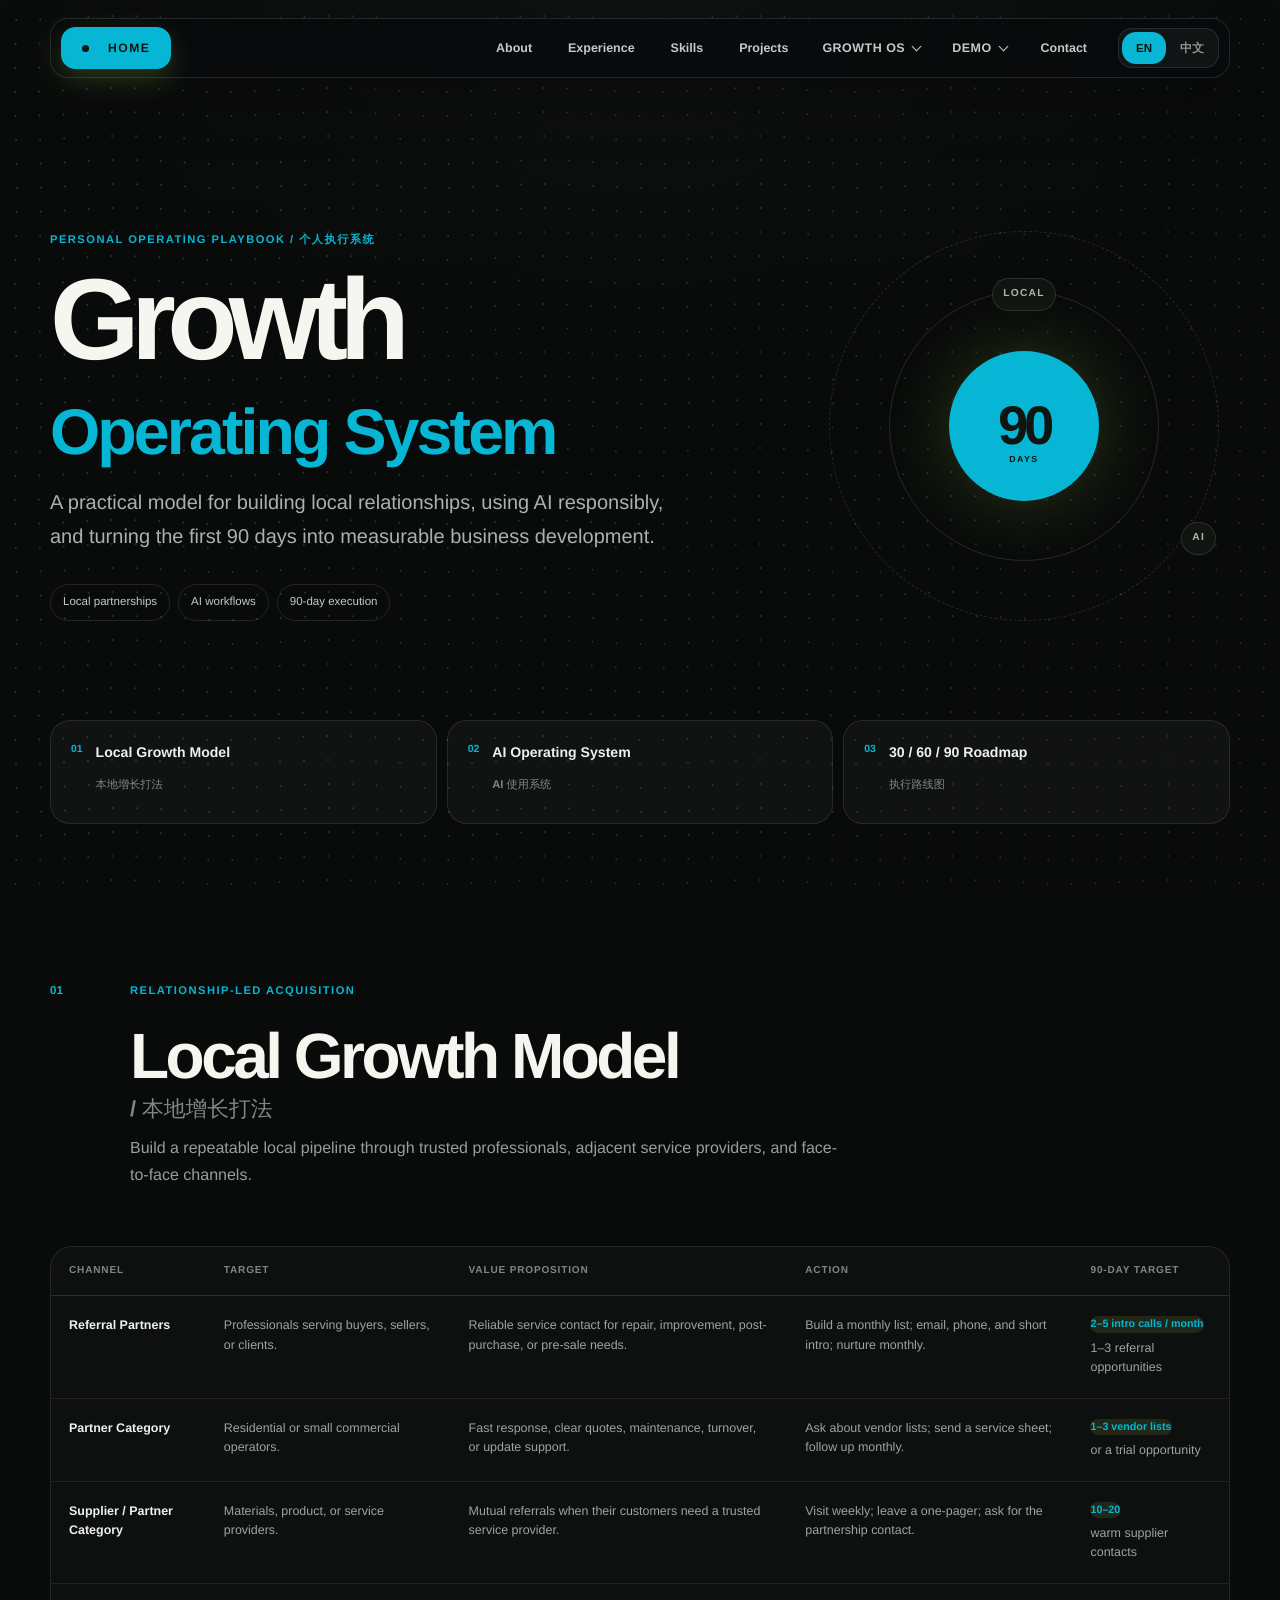
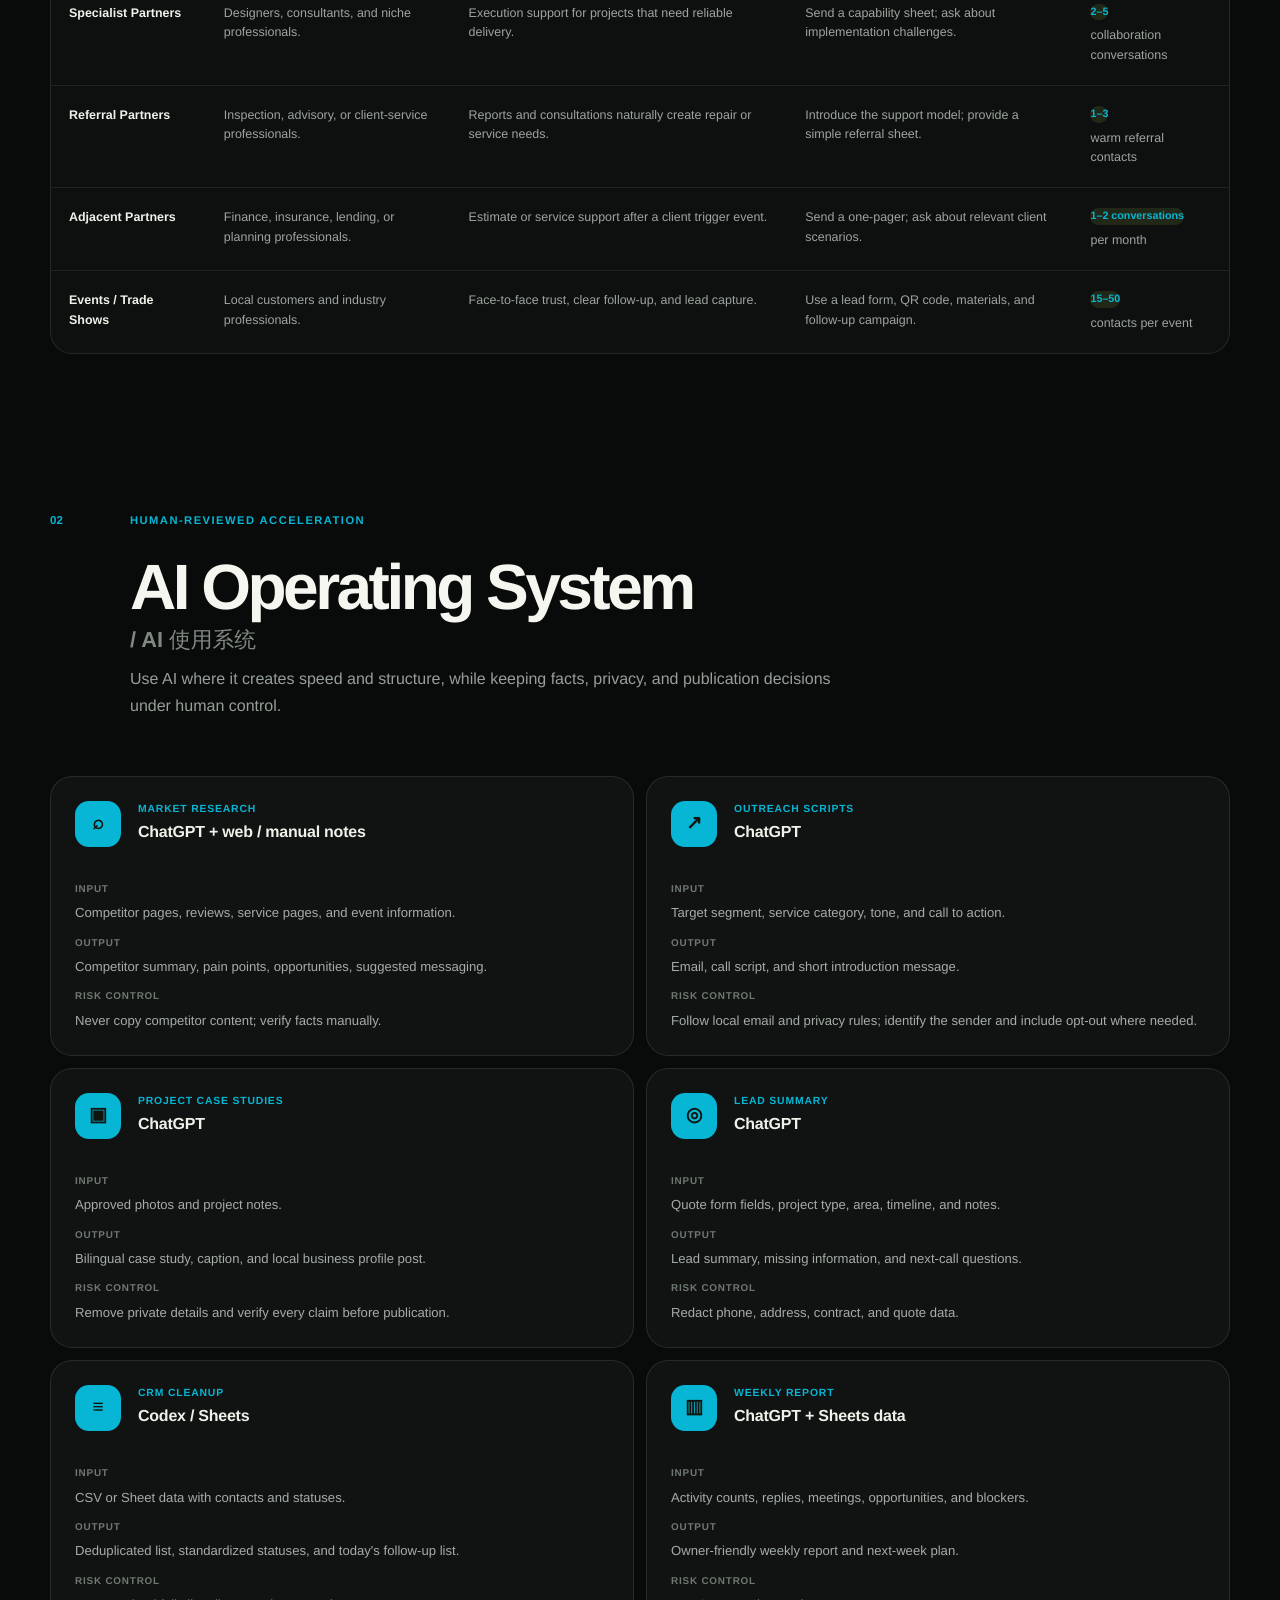
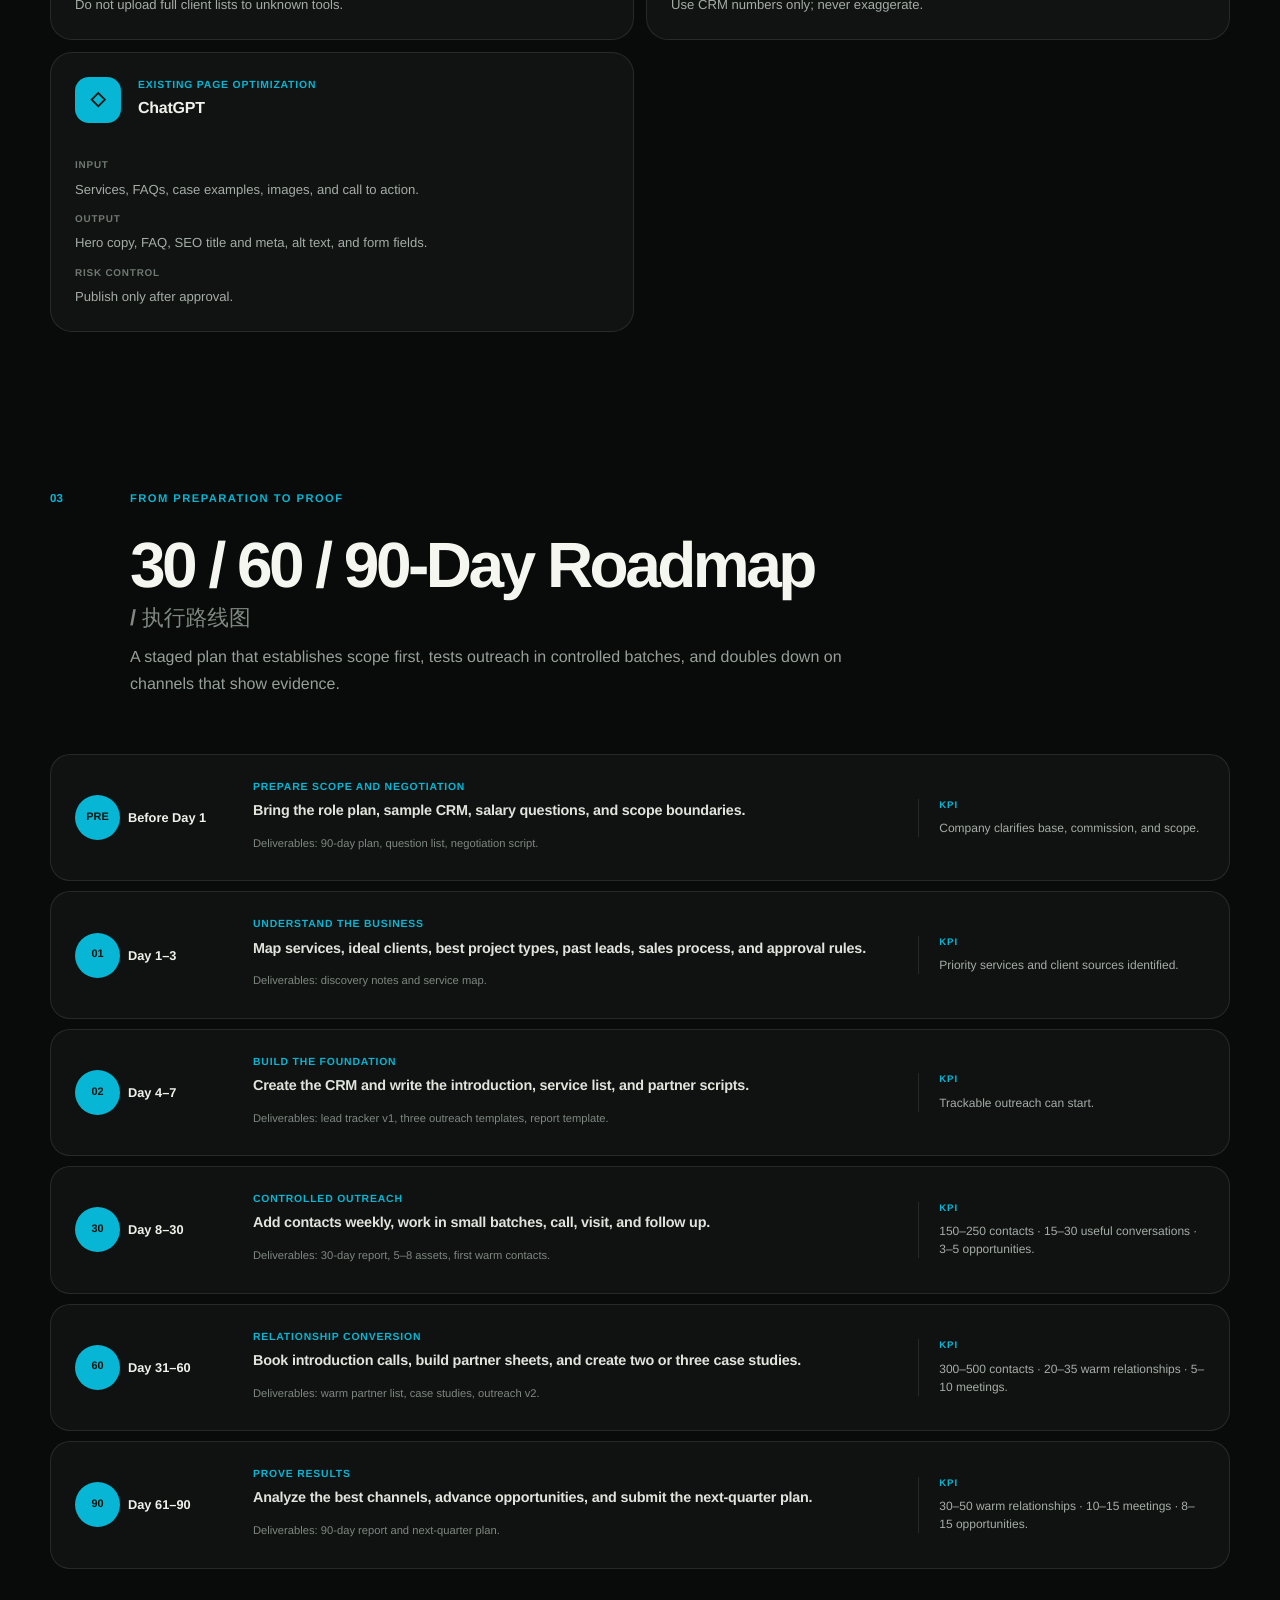
==== growth-playbook.html @ e9b1d528 "2026.07.03-01 文件变更：[growth-playbook.html](D:/11Codex-Test/portfolio-yury/growth-playbook.html)、[inde" ====
<!DOCTYPE html>
<html lang="en">
<head>
  <meta charset="UTF-8">
  <meta name="viewport" content="width=device-width, initial-scale=1.0">
  <title>Growth Operating System | Yury Li</title>
  <meta name="description" content="Yury Li's practical local growth model, AI operating system, and 30/60/90-day execution roadmap.">
  <meta property="og:title" content="Growth Operating System | Yury Li">
  <meta property="og:description" content="A practical playbook for local partnerships, AI-assisted operations, and measurable 90-day execution.">
  <meta property="og:type" content="article">
  <link rel="stylesheet" href="styles.css">
</head>
<body class="growth-page">
  <canvas id="signalCanvas" aria-hidden="true"></canvas>
  <header class="site-header">
    <a class="brand" href="index.html#home" aria-label="Go to portfolio home">Home</a>
    <nav class="nav-links" aria-label="Growth playbook navigation">
      <a href="index.html#about">About</a>
      <a href="index.html#experience">Experience</a>
      <a href="index.html#skills">Skills</a>
      <a href="index.html#projects">Projects</a>
      <details class="nav-demo nav-growth">
        <summary>GROWTH OS</summary>
        <div class="nav-demo-menu growth-nav-menu">
          <a href="#local-growth"><span class="growth-nav-icon" aria-hidden="true">↗</span><span><strong>Local Growth Model</strong><small>Partnership channels and 90-day targets</small></span></a>
          <a href="#ai-system"><span class="growth-nav-icon" aria-hidden="true">✦</span><span><strong>AI Operating System</strong><small>Practical tools, outputs, and controls</small></span></a>
          <a href="#roadmap"><span class="growth-nav-icon" aria-hidden="true">90</span><span><strong>30 / 60 / 90 Roadmap</strong><small>Execution phases, deliverables, and KPIs</small></span></a>
        </div>
      </details>
      <details class="nav-demo">
        <summary>DEMO</summary>
        <div class="nav-demo-menu">
          <a href="projects/product-showcase-demo.html">Sectional Sofa — Product Presentation</a>
          <a href="projects/agent-prompt-demo.html">Agent Prompt System</a>
          <a href="projects/visual-reverse-engineering-demo.html">Visual Reverse Engineering</a>
        </div>
      </details>
      <a href="index.html#contact">Contact</a>
    </nav>
  </header>

  <main class="growth-main" data-no-i18n>
    <section class="growth-hero">
      <div class="growth-hero-copy">
        <p class="eyebrow">Personal Operating Playbook / 个人执行系统</p>
        <h1>Growth<br><span>Operating System</span></h1>
        <p>A practical model for building local relationships, using AI responsibly, and turning the first 90 days into measurable business development.</p>
        <div class="growth-hero-tags" aria-label="Playbook topics">
          <span>Local partnerships</span><span>AI workflows</span><span>90-day execution</span>
        </div>
      </div>
      <div class="growth-hero-visual" aria-hidden="true">
        <div class="growth-orbit growth-orbit-one"><span>LOCAL</span></div>
        <div class="growth-orbit growth-orbit-two"><span>AI</span></div>
        <div class="growth-core">90<small>DAYS</small></div>
      </div>
    </section>

    <nav class="growth-index" aria-label="On this page">
      <a href="#local-growth"><span>01</span>Local Growth Model<small>本地增长打法</small></a>
      <a href="#ai-system"><span>02</span>AI Operating System<small>AI 使用系统</small></a>
      <a href="#roadmap"><span>03</span>30 / 60 / 90 Roadmap<small>执行路线图</small></a>
    </nav>

    <section class="growth-section" id="local-growth">
      <div class="growth-section-heading">
        <span class="growth-section-number">01</span>
        <div><p class="eyebrow">Relationship-led acquisition</p><h2>Local Growth Model <small>/ 本地增长打法</small></h2><p>Build a repeatable local pipeline through trusted professionals, adjacent service providers, and face-to-face channels.</p></div>
      </div>
      <div class="growth-table-wrap">
        <table class="growth-table">
          <thead><tr><th>Channel</th><th>Target</th><th>Value proposition</th><th>Action</th><th>90-day target</th></tr></thead>
          <tbody>
            <tr><td><strong>Referral Partners</strong></td><td>Professionals serving buyers, sellers, or clients.</td><td>Reliable service contact for repair, improvement, post-purchase, or pre-sale needs.</td><td>Build a monthly list; email, phone, and short intro; nurture monthly.</td><td><span class="metric-pill">2–5 intro calls / month</span>1–3 referral opportunities</td></tr>
            <tr><td><strong>Partner Category</strong></td><td>Residential or small commercial operators.</td><td>Fast response, clear quotes, maintenance, turnover, or update support.</td><td>Ask about vendor lists; send a service sheet; follow up monthly.</td><td><span class="metric-pill">1–3 vendor lists</span>or a trial opportunity</td></tr>
            <tr><td><strong>Supplier / Partner Category</strong></td><td>Materials, product, or service providers.</td><td>Mutual referrals when their customers need a trusted service provider.</td><td>Visit weekly; leave a one-pager; ask for the partnership contact.</td><td><span class="metric-pill">10–20</span>warm supplier contacts</td></tr>
            <tr><td><strong>Specialist Partners</strong></td><td>Designers, consultants, and niche professionals.</td><td>Execution support for projects that need reliable delivery.</td><td>Send a capability sheet; ask about implementation challenges.</td><td><span class="metric-pill">2–5</span>collaboration conversations</td></tr>
            <tr><td><strong>Referral Partners</strong></td><td>Inspection, advisory, or client-service professionals.</td><td>Reports and consultations naturally create repair or service needs.</td><td>Introduce the support model; provide a simple referral sheet.</td><td><span class="metric-pill">1–3</span>warm referral contacts</td></tr>
            <tr><td><strong>Adjacent Partners</strong></td><td>Finance, insurance, lending, or planning professionals.</td><td>Estimate or service support after a client trigger event.</td><td>Send a one-pager; ask about relevant client scenarios.</td><td><span class="metric-pill">1–2 conversations</span>per month</td></tr>
            <tr><td><strong>Events / Trade Shows</strong></td><td>Local customers and industry professionals.</td><td>Face-to-face trust, clear follow-up, and lead capture.</td><td>Use a lead form, QR code, materials, and follow-up campaign.</td><td><span class="metric-pill">15–50</span>contacts per event</td></tr>
          </tbody>
        </table>
      </div>
    </section>

    <section class="growth-section" id="ai-system">
      <div class="growth-section-heading">
        <span class="growth-section-number">02</span>
        <div><p class="eyebrow">Human-reviewed acceleration</p><h2>AI Operating System <small>/ AI 使用系统</small></h2><p>Use AI where it creates speed and structure, while keeping facts, privacy, and publication decisions under human control.</p></div>
      </div>
      <div class="growth-card-grid ai-card-grid">
        <article class="growth-use-card"><span class="use-icon">⌕</span><div><p>Market research</p><h3>ChatGPT + web / manual notes</h3></div><dl><dt>Input</dt><dd>Competitor pages, reviews, service pages, and event information.</dd><dt>Output</dt><dd>Competitor summary, pain points, opportunities, suggested messaging.</dd><dt>Risk control</dt><dd>Never copy competitor content; verify facts manually.</dd></dl></article>
        <article class="growth-use-card"><span class="use-icon">↗</span><div><p>Outreach scripts</p><h3>ChatGPT</h3></div><dl><dt>Input</dt><dd>Target segment, service category, tone, and call to action.</dd><dt>Output</dt><dd>Email, call script, and short introduction message.</dd><dt>Risk control</dt><dd>Follow local email and privacy rules; identify the sender and include opt-out where needed.</dd></dl></article>
        <article class="growth-use-card"><span class="use-icon">▣</span><div><p>Project case studies</p><h3>ChatGPT</h3></div><dl><dt>Input</dt><dd>Approved photos and project notes.</dd><dt>Output</dt><dd>Bilingual case study, caption, and local business profile post.</dd><dt>Risk control</dt><dd>Remove private details and verify every claim before publication.</dd></dl></article>
        <article class="growth-use-card"><span class="use-icon">◎</span><div><p>Lead summary</p><h3>ChatGPT</h3></div><dl><dt>Input</dt><dd>Quote form fields, project type, area, timeline, and notes.</dd><dt>Output</dt><dd>Lead summary, missing information, and next-call questions.</dd><dt>Risk control</dt><dd>Redact phone, address, contract, and quote data.</dd></dl></article>
        <article class="growth-use-card"><span class="use-icon">≡</span><div><p>CRM cleanup</p><h3>Codex / Sheets</h3></div><dl><dt>Input</dt><dd>CSV or Sheet data with contacts and statuses.</dd><dt>Output</dt><dd>Deduplicated list, standardized statuses, and today's follow-up list.</dd><dt>Risk control</dt><dd>Do not upload full client lists to unknown tools.</dd></dl></article>
        <article class="growth-use-card"><span class="use-icon">▥</span><div><p>Weekly report</p><h3>ChatGPT + Sheets data</h3></div><dl><dt>Input</dt><dd>Activity counts, replies, meetings, opportunities, and blockers.</dd><dt>Output</dt><dd>Owner-friendly weekly report and next-week plan.</dd><dt>Risk control</dt><dd>Use CRM numbers only; never exaggerate.</dd></dl></article>
        <article class="growth-use-card"><span class="use-icon">◇</span><div><p>Existing page optimization</p><h3>ChatGPT</h3></div><dl><dt>Input</dt><dd>Services, FAQs, case examples, images, and call to action.</dd><dt>Output</dt><dd>Hero copy, FAQ, SEO title and meta, alt text, and form fields.</dd><dt>Risk control</dt><dd>Publish only after approval.</dd></dl></article>
      </div>
    </section>

    <section class="growth-section" id="roadmap">
      <div class="growth-section-heading">
        <span class="growth-section-number">03</span>
        <div><p class="eyebrow">From preparation to proof</p><h2>30 / 60 / 90-Day Roadmap <small>/ 执行路线图</small></h2><p>A staged plan that establishes scope first, tests outreach in controlled batches, and doubles down on channels that show evidence.</p></div>
      </div>
      <div class="roadmap-list">
        <article class="roadmap-step"><div class="roadmap-time"><span>PRE</span><strong>Before Day 1</strong></div><div><p>Prepare scope and negotiation</p><h3>Bring the role plan, sample CRM, salary questions, and scope boundaries.</h3><small>Deliverables: 90-day plan, question list, negotiation script.</small></div><div class="roadmap-kpi"><span>KPI</span>Company clarifies base, commission, and scope.</div></article>
        <article class="roadmap-step"><div class="roadmap-time"><span>01</span><strong>Day 1–3</strong></div><div><p>Understand the business</p><h3>Map services, ideal clients, best project types, past leads, sales process, and approval rules.</h3><small>Deliverables: discovery notes and service map.</small></div><div class="roadmap-kpi"><span>KPI</span>Priority services and client sources identified.</div></article>
        <article class="roadmap-step"><div class="roadmap-time"><span>02</span><strong>Day 4–7</strong></div><div><p>Build the foundation</p><h3>Create the CRM and write the introduction, service list, and partner scripts.</h3><small>Deliverables: lead tracker v1, three outreach templates, report template.</small></div><div class="roadmap-kpi"><span>KPI</span>Trackable outreach can start.</div></article>
        <article class="roadmap-step"><div class="roadmap-time"><span>30</span><strong>Day 8–30</strong></div><div><p>Controlled outreach</p><h3>Add contacts weekly, work in small batches, call, visit, and follow up.</h3><small>Deliverables: 30-day report, 5–8 assets, first warm contacts.</small></div><div class="roadmap-kpi"><span>KPI</span>150–250 contacts · 15–30 useful conversations · 3–5 opportunities.</div></article>
        <article class="roadmap-step"><div class="roadmap-time"><span>60</span><strong>Day 31–60</strong></div><div><p>Relationship conversion</p><h3>Book introduction calls, build partner sheets, and create two or three case studies.</h3><small>Deliverables: warm partner list, case studies, outreach v2.</small></div><div class="roadmap-kpi"><span>KPI</span>300–500 contacts · 20–35 warm relationships · 5–10 meetings.</div></article>
        <article class="roadmap-step"><div class="roadmap-time"><span>90</span><strong>Day 61–90</strong></div><div><p>Prove results</p><h3>Analyze the best channels, advance opportunities, and submit the next-quarter plan.</h3><small>Deliverables: 90-day report and next-quarter plan.</small></div><div class="roadmap-kpi"><span>KPI</span>30–50 warm relationships · 10–15 meetings · 8–15 opportunities.</div></article>
      </div>
    </section>
  </main>

  <button class="back-to-top" type="button" aria-label="Back to top"><span class="back-to-top-icon" aria-hidden="true"></span><span>Top</span></button>
  <script src="script.js"></script>
</body>
</html>
---- styles.css ----
:root {
  color-scheme: dark;
  --bg: #02050c;
  --bg-soft: #06111f;
  --text: #f8fbff;
  --muted: #adbad0;
  --line: rgba(188, 221, 255, 0.16);
  --glass: rgba(8, 18, 34, 0.66);
  --glass-strong: rgba(11, 25, 47, 0.86);
  --cyan: #a9ddff;
  --green: #5a92ff;
  --rose: #b6d7ff;
  --amber: #eef8ff;
  --blue-core: #426fff;
  --blue-soft: #91c9ff;
  --blue-ice: #f1f8ff;
  --blue-violet: #6a76ff;
  --shadow: 0 28px 90px rgba(0, 0, 0, 0.42);
  --font-sans: Inter, "Segoe UI", Roboto, -apple-system, BlinkMacSystemFont, "Helvetica Neue", Arial, sans-serif;
  --h1-home: 4.6rem;
  --h1-detail: 3.25rem;
  --h2-size: 2.15rem;
  --h3-size: 1.08rem;
  --body-size: 0.98rem;
}

* {
  box-sizing: border-box;
}

html {
  scroll-behavior: smooth;
}

body {
  min-height: 100vh;
  margin: 0;
  overflow-x: hidden;
  background:
    radial-gradient(ellipse at 50% -18%, rgba(190, 222, 255, 0.2), transparent 42rem),
    radial-gradient(ellipse at 18% 12%, rgba(66, 111, 255, 0.14), transparent 34rem),
    radial-gradient(ellipse at 88% 18%, rgba(169, 221, 255, 0.12), transparent 32rem),
    linear-gradient(145deg, #01040a 0%, #061121 48%, #020912 100%);
  color: var(--text);
  font-family: var(--font-sans);
  font-size: var(--body-size);
  font-weight: 400;
  line-height: 1.6;
  -webkit-font-smoothing: antialiased;
  text-rendering: geometricPrecision;
  letter-spacing: 0;
}

body::before,
body::after {
  content: "";
  position: fixed;
  inset: 0;
  z-index: -2;
  pointer-events: none;
}

body::before {
  background:
    conic-gradient(from 214deg at 17% 4%, transparent 0 25%, rgba(91, 137, 255, 0.14) 35%, transparent 49% 100%),
    conic-gradient(from 28deg at 87% 10%, transparent 0 19%, rgba(169, 221, 255, 0.12) 32%, transparent 47% 100%),
    linear-gradient(116deg, transparent 0 30%, rgba(214, 236, 255, 0.055) 41%, transparent 55%),
    linear-gradient(70deg, transparent 0 43%, rgba(106, 118, 255, 0.052) 56%, transparent 69%);
  filter: blur(6px) saturate(1.04);
  opacity: 0.82;
  transform: scale(1.03);
  animation: ambientBlueShift 18s ease-in-out infinite alternate;
}

body::after {
  background:
    linear-gradient(90deg, rgba(241, 248, 255, 0.035), transparent 18% 82%, rgba(145, 201, 255, 0.032)),
    linear-gradient(180deg, rgba(255, 255, 255, 0.03), transparent 26% 72%, rgba(169, 221, 255, 0.028));
  mask-image: linear-gradient(to bottom, rgba(0, 0, 0, 0.9), rgba(0, 0, 0, 0.2));
  opacity: 0.82;
}

@keyframes ambientBlueShift {
  from {
    transform: scale(1.03) translate3d(-1.2%, -0.4%, 0);
  }

  to {
    transform: scale(1.08) translate3d(1.4%, 1%, 0);
  }
}

body.no-scroll {
  overflow: hidden;
}

a {
  color: inherit;
  text-decoration: none;
}

h1,
h2,
h3,
p,
a,
span,
li,
strong,
button,
figcaption {
  word-break: normal;
  overflow-wrap: normal;
  hyphens: none;
}

#signalCanvas {
  position: fixed;
  inset: 0;
  z-index: 0;
  width: 100%;
  height: 100%;
  opacity: 0.74;
  pointer-events: none;
}

.site-header {
  position: sticky;
  top: 0;
  z-index: 10;
  display: flex;
  align-items: center;
  justify-content: space-between;
  gap: 14px;
  width: min(1120px, calc(100% - 32px));
  margin: 16px auto 0;
  padding: 14px;
  border: 1px solid rgba(188, 221, 255, 0.22);
  border-radius: 8px;
  background:
    linear-gradient(135deg, rgba(255, 255, 255, 0.075), rgba(145, 201, 255, 0.052)),
    rgba(4, 11, 23, 0.84);
  backdrop-filter: blur(24px) saturate(1.15);
  box-shadow: 0 18px 52px rgba(0, 0, 0, 0.38), 0 0 30px rgba(66, 111, 255, 0.1);
  transition: transform 240ms ease, opacity 180ms ease, box-shadow 180ms ease;
}

.brand,
.nav-links,
.language-switcher {
  display: flex;
  align-items: center;
}

.brand {
  gap: 10px;
  font-weight: 750;
  white-space: nowrap;
}

.brand-mark {
  display: inline-flex;
  align-items: center;
  justify-content: center;
  width: 30px;
  height: 30px;
  border-radius: 8px;
  background: linear-gradient(135deg, var(--blue-ice), var(--cyan) 48%, var(--blue-core));
  color: #041016;
  font-size: 0.7rem;
  box-shadow: 0 0 24px rgba(169, 221, 255, 0.34);
}

.brand-mark svg {
  display: block;
  width: 18px;
  height: 18px;
  fill: currentColor;
}

.nav-links {
  flex: 1;
  justify-content: flex-end;
  flex-wrap: wrap;
  gap: 8px;
  min-width: 0;
}

.nav-links a {
  display: inline-flex;
  align-items: center;
  justify-content: center;
  min-height: 40px;
  padding: 0 14px;
  border: 1px solid rgba(188, 221, 255, 0.14);
  border-radius: 8px;
  background: rgba(255, 255, 255, 0.045);
  color: var(--text);
  font-size: 0.84rem;
  font-weight: 750;
  white-space: nowrap;
  box-shadow: inset 0 1px 0 rgba(255, 255, 255, 0.08);
  transition: transform 180ms ease, border-color 180ms ease, background 180ms ease, color 180ms ease, box-shadow 180ms ease;
}

.nav-links a:hover,
.nav-links a.active {
  transform: translateY(-2px);
  border-color: rgba(188, 221, 255, 0.5);
  background: linear-gradient(135deg, rgba(241, 248, 255, 0.94), rgba(169, 221, 255, 0.86) 48%, rgba(66, 111, 255, 0.86));
  color: #041016;
  box-shadow: 0 14px 34px rgba(66, 111, 255, 0.22);
}

.language-switcher {
  flex: 0 0 auto;
  gap: 4px;
  padding: 4px;
  border: 1px solid rgba(255, 255, 255, 0.14);
  border-radius: 8px;
  background: rgba(255, 255, 255, 0.07);
}

.language-switcher button {
  display: inline-flex;
  align-items: center;
  justify-content: center;
  min-height: 32px;
  min-width: 44px;
  padding: 0 10px;
  border: 1px solid transparent;
  border-radius: 8px;
  background: transparent;
  color: var(--muted);
  font: inherit;
  font-size: 0.8rem;
  font-weight: 800;
  cursor: pointer;
  white-space: nowrap;
  transition: transform 180ms ease, border-color 180ms ease, background 180ms ease, color 180ms ease;
}

.language-switcher button:hover,
.language-switcher button.active {
  transform: translateY(-1px);
  border-color: rgba(188, 221, 255, 0.46);
  background: linear-gradient(135deg, rgba(241, 248, 255, 0.92), rgba(169, 221, 255, 0.84) 46%, rgba(66, 111, 255, 0.86));
  color: #041016;
}

main {
  width: min(1120px, calc(100% - 32px));
  margin: 0 auto;
}

.hero {
  display: grid;
  grid-template-columns: minmax(0, 1.08fr) minmax(320px, 0.72fr);
  gap: 36px;
  align-items: center;
  min-height: calc(100vh - 88px);
  padding: 64px 0 56px;
}

.hero-copy {
  max-width: 780px;
}

.eyebrow {
  margin: 0 0 14px;
  color: var(--cyan);
  font-size: 0.72rem;
  font-weight: 750;
  letter-spacing: 0.1em;
  text-transform: uppercase;
}

h1,
h2,
h3,
p {
  margin-top: 0;
}

h1 {
  max-width: 840px;
  margin-bottom: 14px;
  background: linear-gradient(180deg, #ffffff 0%, #e9f5ff 38%, #adc7e8 76%, #6f88b8 100%);
  -webkit-background-clip: text;
  background-clip: text;
  color: transparent;
  font-size: var(--h1-home);
  line-height: 0.98;
  letter-spacing: 0;
  text-shadow: 0 24px 90px rgba(145, 201, 255, 0.16);
  text-wrap: balance;
}

h2 {
  margin-bottom: 0;
  color: #eef6ff;
  font-size: var(--h2-size);
  line-height: 1.12;
  letter-spacing: 0;
  text-wrap: balance;
}

h3 {
  margin-bottom: 10px;
  font-size: var(--h3-size);
  line-height: 1.3;
}

.hero-title {
  max-width: 720px;
  margin-bottom: 18px;
  color: #dbeaff;
  font-size: 1.35rem;
  font-weight: 750;
  line-height: 1.25;
}

.hero-text {
  max-width: 620px;
  color: var(--muted);
  font-size: 1.02rem;
  line-height: 1.65;
}

.hero-credibility {
  max-width: 720px;
  margin: 18px 0 0;
  color: var(--blue-soft);
  font-size: 0.86rem;
  font-weight: 750;
  line-height: 1.6;
}

.hero-actions {
  display: flex;
  flex-wrap: wrap;
  gap: 14px;
  margin-top: 32px;
}

.button {
  display: inline-flex;
  align-items: center;
  justify-content: center;
  min-height: 50px;
  padding: 0 22px;
  border: 1px solid rgba(255, 255, 255, 0.18);
  border-radius: 8px;
  font-weight: 750;
  font-size: 0.9rem;
  white-space: nowrap;
  transition: transform 180ms ease, border-color 180ms ease, background 180ms ease;
}

.button:hover {
  transform: translateY(-2px);
}

.button.primary {
  border-color: rgba(188, 221, 255, 0.58);
  background: linear-gradient(135deg, rgba(248, 251, 255, 0.96), rgba(169, 221, 255, 0.9) 48%, rgba(66, 111, 255, 0.9));
  color: #041016;
  box-shadow: 0 18px 44px rgba(66, 111, 255, 0.24), inset 0 1px 0 rgba(255, 255, 255, 0.66);
}

.button.secondary {
  background: linear-gradient(135deg, rgba(255, 255, 255, 0.085), rgba(145, 201, 255, 0.045));
  color: var(--text);
}

.glass-panel,
.glass-card {
  position: relative;
  border: 1px solid var(--line);
  border-radius: 8px;
  background:
    linear-gradient(155deg, rgba(255, 255, 255, 0.07), transparent 30%),
    linear-gradient(145deg, var(--glass), rgba(255, 255, 255, 0.026));
  backdrop-filter: blur(26px) saturate(1.12);
  box-shadow: var(--shadow), inset 0 1px 0 rgba(255, 255, 255, 0.05);
  transition: border-color 260ms ease, background 260ms ease, box-shadow 260ms ease;
}

.glass-panel::after,
.glass-card::after {
  content: "";
  position: absolute;
  inset: 0;
  border-radius: inherit;
  background: linear-gradient(180deg, rgba(241, 248, 255, 0.058), transparent 40%);
  opacity: 0.66;
  pointer-events: none;
}

.glass-card:hover {
  border-color: rgba(214, 236, 255, 0.24);
  background:
    linear-gradient(155deg, rgba(255, 255, 255, 0.086), transparent 30%),
    linear-gradient(145deg, rgba(10, 22, 40, 0.72), rgba(255, 255, 255, 0.034));
  box-shadow: 0 32px 96px rgba(0, 0, 0, 0.46), inset 0 1px 0 rgba(255, 255, 255, 0.07);
}

.hero-panel {
  position: relative;
  padding: 24px;
  overflow: hidden;
}

.hero-panel::before {
  content: "";
  position: absolute;
  inset: 0;
  border-radius: inherit;
  background:
    linear-gradient(112deg, transparent 0 20%, rgba(130, 200, 255, 0.18) 38%, transparent 58%),
    linear-gradient(180deg, rgba(255, 255, 255, 0.05), transparent 42%);
  pointer-events: none;
}

.panel-header,
.profile-photo-wrap,
.signal-score,
.metric-grid {
  position: relative;
}

.profile-photo-wrap {
  width: min(220px, 72%);
  aspect-ratio: 1;
  margin: 4px auto 24px;
  overflow: hidden;
  border: 1px solid rgba(255, 255, 255, 0.18);
  border-radius: 8px;
  background: rgba(255, 255, 255, 0.08);
  box-shadow: 0 18px 50px rgba(0, 0, 0, 0.34), 0 0 40px rgba(31, 117, 255, 0.22);
}

.profile-photo-wrap img {
  display: block;
  width: 100%;
  height: 100%;
  object-fit: cover;
  object-position: center 22%;
}

.panel-header {
  display: flex;
  align-items: center;
  justify-content: space-between;
  color: var(--muted);
  font-size: 0.82rem;
  font-weight: 700;
}

.live-dot {
  display: inline-flex;
  align-items: center;
  gap: 6px;
  color: var(--cyan);
}

.live-dot::before {
  content: "";
  width: 8px;
  height: 8px;
  border-radius: 999px;
  background: var(--cyan);
  box-shadow: 0 0 18px var(--cyan);
}

.signal-score {
  margin: 28px 0 28px;
}

.score-label {
  display: block;
  color: var(--muted);
  font-size: 0.84rem;
}

.signal-score strong {
  display: block;
  margin-top: 8px;
  font-size: 4.1rem;
  line-height: 0.95;
}

.metric-grid {
  display: grid;
  grid-template-columns: repeat(2, minmax(0, 1fr));
  gap: 12px;
}

.metric-grid div {
  min-height: 100px;
  padding: 16px;
  border: 1px solid rgba(255, 255, 255, 0.1);
  border-radius: 8px;
  background: rgba(255, 255, 255, 0.05);
}

.metric-grid span,
.glass-card p,
.experience-card li,
.timeline-item p,
.contact-section p {
  color: var(--muted);
  line-height: 1.65;
}

.metric-grid span {
  display: block;
  min-height: 38px;
  font-size: 0.8rem;
}

.metric-grid strong {
  display: block;
  color: var(--cyan);
  font-size: 1.15rem;
}

.section {
  padding: 72px 0;
}

.proof-strip {
  display: grid;
  grid-template-columns: repeat(5, minmax(0, 1fr));
  gap: 1px;
  margin: -24px 0 54px;
  overflow: hidden;
}

.proof-strip article {
  min-height: 150px;
  padding: 22px;
  background: rgba(255, 255, 255, 0.035);
}

.proof-strip span {
  display: block;
  margin-bottom: 10px;
  color: var(--cyan);
  font-size: 0.8rem;
  font-weight: 800;
  letter-spacing: 0.08em;
  text-transform: uppercase;
}

.proof-strip p {
  margin-bottom: 0;
  color: var(--muted);
  font-size: 0.88rem;
  line-height: 1.55;
}

.section-heading {
  display: grid;
  grid-template-columns: 0.42fr 1fr;
  gap: 24px;
  align-items: end;
  margin-bottom: 24px;
}

.about-grid {
  display: grid;
  grid-template-columns: minmax(0, 1.2fr) minmax(280px, 0.8fr);
  gap: 16px;
}

.value-grid {
  display: grid;
  grid-template-columns: repeat(4, minmax(0, 1fr));
  gap: 20px;
}

.value-card {
  min-height: 320px;
}

.value-visual {
  display: grid;
  place-items: center;
  height: 128px;
  margin-bottom: 20px;
  overflow: hidden;
  border: 1px solid rgba(255, 255, 255, 0.12);
  border-radius: 8px;
  background: rgba(255, 255, 255, 0.05);
}

.value-visual img {
  display: block;
  width: 100%;
  height: 100%;
  object-fit: cover;
}

.profile-card,
.education-card {
  min-height: 300px;
}

.education-item {
  padding: 18px 0;
  border-top: 1px solid var(--line);
}

.education-item:first-of-type {
  margin-top: 14px;
}

.education-item span {
  display: block;
  color: var(--muted);
  line-height: 1.5;
}

.education-item strong {
  display: block;
  margin-top: 8px;
}

.card-grid,
.experience-list,
.skill-clusters {
  display: grid;
  gap: 20px;
}

.card-grid.two {
  grid-template-columns: repeat(2, minmax(0, 1fr));
}

.skill-clusters {
  grid-template-columns: repeat(3, minmax(0, 1fr));
}

.glass-card {
  min-height: 250px;
  padding: 26px;
  overflow: hidden;
}

.scroll-reveal {
  --reveal-x: 0px;
  --reveal-y: 42px;
  --scroll-shift: 0px;
  opacity: 0;
  translate: var(--reveal-x) calc(var(--reveal-y) + var(--scroll-shift));
  scale: 0.985;
  filter: blur(16px);
  transition:
    opacity 900ms cubic-bezier(0.16, 1, 0.3, 1),
    translate 900ms cubic-bezier(0.16, 1, 0.3, 1),
    scale 900ms cubic-bezier(0.16, 1, 0.3, 1),
    filter 900ms cubic-bezier(0.16, 1, 0.3, 1);
  transition-delay: var(--reveal-delay, 0ms);
  will-change: opacity, translate, scale, filter;
}

.scroll-reveal.is-visible {
  opacity: 1;
  --reveal-x: 0px;
  --reveal-y: 0px;
  scale: 1;
  filter: blur(0);
}

.scroll-reveal.is-below {
  --reveal-y: 46px;
  opacity: 0;
  scale: 0.982;
  filter: blur(18px);
}

.scroll-reveal.is-above {
  --reveal-y: -36px;
  opacity: 0;
  scale: 1.012;
  filter: blur(12px);
}

body.scrolling-up .scroll-reveal {
  transition-duration: 760ms;
  transition-timing-function: cubic-bezier(0.2, 0.82, 0.2, 1);
}

body.scrolling-down .scroll-reveal {
  transition-duration: 940ms;
  transition-timing-function: cubic-bezier(0.16, 1, 0.3, 1);
}

.section-heading.scroll-reveal,
.detail-copy.scroll-reveal,
.hero-copy.scroll-reveal {
  --reveal-y: 30px;
  filter: blur(10px);
}

.glass-card.scroll-reveal,
.project-card.scroll-reveal,
.contact-section.scroll-reveal {
  transform-origin: center top;
}

.scroll-reveal.reveal-soft {
  --reveal-y: 24px;
  scale: 0.995;
  filter: blur(8px);
}

.scroll-reveal.reveal-left {
  --reveal-x: -34px;
  --reveal-y: 18px;
}

.scroll-reveal.reveal-right {
  --reveal-x: 34px;
  --reveal-y: 18px;
}

.scroll-reveal.reveal-left.is-above,
.scroll-reveal.reveal-right.is-above {
  --reveal-x: 0px;
  --reveal-y: -34px;
}

.scroll-reveal.reveal-left.is-below {
  --reveal-x: -30px;
  --reveal-y: 34px;
}

.scroll-reveal.reveal-right.is-below {
  --reveal-x: 30px;
  --reveal-y: 34px;
}

.section-heading.scroll-reveal.is-below,
.detail-copy.scroll-reveal.is-below,
.hero-copy.scroll-reveal.is-below,
.scroll-reveal.reveal-soft.is-below {
  --reveal-y: 36px;
  opacity: 0;
  scale: 0.988;
  filter: blur(14px);
}

.section-heading.scroll-reveal.is-above,
.detail-copy.scroll-reveal.is-above,
.hero-copy.scroll-reveal.is-above,
.scroll-reveal.reveal-soft.is-above {
  --reveal-y: -28px;
  opacity: 0;
  scale: 1.006;
  filter: blur(10px);
}

.scroll-reveal.reveal-soft.is-visible,
.scroll-reveal.reveal-left.is-visible,
.scroll-reveal.reveal-right.is-visible {
  translate: 0 0;
  --reveal-x: 0px;
  --reveal-y: 0px;
  scale: 1;
  filter: blur(0);
}

[data-scroll-parallax] {
  --scroll-shift: 0px;
  translate: var(--reveal-x, 0px) calc(var(--reveal-y, 0px) + var(--scroll-shift, 0px));
  will-change: translate;
}

.experience-card {
  display: grid;
  grid-template-columns: minmax(230px, 0.34fr) 1fr;
  gap: 28px;
  min-height: auto;
  background: rgba(13, 22, 42, 0.7);
}

.experience-card.condensed {
  align-items: center;
}

.experience-meta span,
.project-type,
.card-index {
  display: inline-block;
  margin-bottom: 14px;
  color: var(--cyan);
  font-size: 0.72rem;
  font-weight: 750;
  letter-spacing: 0.1em;
  text-transform: uppercase;
}

.experience-meta strong {
  display: block;
  font-size: 1rem;
  line-height: 1.35;
}

.role {
  margin-bottom: 12px;
  color: var(--text);
  font-size: 1.02rem;
  font-weight: 750;
}

ul {
  margin: 0;
  padding-left: 1.05rem;
}

li + li {
  margin-top: 7px;
}

.skill-card {
  min-height: 380px;
}

.card-index {
  margin-bottom: 44px;
}

.pill-grid {
  display: flex;
  flex-wrap: wrap;
  gap: 10px;
  margin-top: 18px;
}

.pill-grid span {
  display: inline-flex;
  align-items: center;
  min-height: 34px;
  padding: 7px 11px;
  border: 1px solid rgba(145, 201, 255, 0.16);
  border-radius: 8px;
  background: linear-gradient(135deg, rgba(255, 255, 255, 0.065), rgba(31, 117, 255, 0.055));
  color: var(--muted);
  font-size: 0.82rem;
  font-weight: 700;
}

.project-card {
  cursor: pointer;
  display: grid;
  grid-template-rows: 180px auto;
  gap: 22px;
  min-height: 470px;
  outline: none;
  transition: transform 180ms ease, border-color 180ms ease, background 180ms ease, box-shadow 180ms ease;
}

.project-card:hover,
.project-card:focus-visible {
  transform: translateY(-5px);
  border-color: rgba(188, 221, 255, 0.36);
  background: linear-gradient(145deg, rgba(8, 20, 42, 0.9), rgba(188, 221, 255, 0.055));
  box-shadow: 0 34px 96px rgba(0, 0, 0, 0.48), 0 0 36px rgba(66, 111, 255, 0.14);
}

.project-visual {
  display: flex;
  align-items: center;
  justify-content: center;
  position: relative;
  overflow: hidden;
  border: 1px solid rgba(188, 221, 255, 0.14);
  border-radius: 8px;
  background:
    radial-gradient(ellipse at 50% 12%, rgba(241, 248, 255, 0.12), transparent 52%),
    linear-gradient(135deg, rgba(66, 111, 255, 0.13), rgba(169, 221, 255, 0.06)),
    rgba(255, 255, 255, 0.04);
}

.project-visual::before {
  content: "";
  position: absolute;
  inset: 12%;
  border-radius: 999px;
  background: radial-gradient(ellipse at center, rgba(241, 248, 255, 0.13), rgba(169, 221, 255, 0.035) 44%, transparent 68%);
  filter: blur(18px);
  opacity: 0.58;
  transform: translateY(12%);
}

.project-visual::after {
  content: "";
  position: absolute;
  inset: 0;
  background: linear-gradient(110deg, transparent 0%, rgba(241, 248, 255, 0.16) 46%, transparent 68%);
  opacity: 0;
  transform: translateX(-70%);
  transition: opacity 180ms ease, transform 520ms ease;
}

.project-card:hover .project-visual::after,
.project-card:focus-visible .project-visual::after {
  opacity: 1;
  transform: translateX(70%);
}

.project-visual img {
  display: block;
  width: 100%;
  height: 100%;
  object-fit: cover;
  position: relative;
  z-index: 1;
  transition: transform 220ms ease, filter 220ms ease;
}

.project-card:hover .project-visual img,
.project-card:focus-visible .project-visual img {
  filter: saturate(1.12) contrast(1.06);
  transform: scale(1.04);
}

.project-content {
  display: grid;
  align-content: start;
}

.project-visual.alt {
  background:
    radial-gradient(ellipse at 50% 12%, rgba(241, 248, 255, 0.1), transparent 52%),
    linear-gradient(135deg, rgba(106, 118, 255, 0.12), rgba(169, 221, 255, 0.055)),
    rgba(255, 255, 255, 0.04);
}

.project-visual.automation {
  background:
    radial-gradient(ellipse at 50% 12%, rgba(241, 248, 255, 0.1), transparent 52%),
    linear-gradient(135deg, rgba(145, 201, 255, 0.12), rgba(66, 111, 255, 0.08)),
    rgba(255, 255, 255, 0.04);
}

.project-open,
.detail-back {
  justify-self: start;
  margin-top: 18px;
  padding: 9px 12px;
  border: 1px solid rgba(130, 200, 255, 0.4);
  border-radius: 8px;
  background: rgba(31, 117, 255, 0.12);
  color: var(--text);
  font-size: 0.8rem;
  font-weight: 750;
  white-space: nowrap;
  transition: background 180ms ease, border-color 180ms ease, color 180ms ease;
}

.project-card:hover .project-open,
.project-card:focus-visible .project-open,
.detail-back:hover {
  border-color: rgba(130, 200, 255, 0.66);
  background: rgba(114, 221, 255, 0.14);
}

.detail-main {
  padding: 64px 0;
}

.detail-hero {
  display: grid;
  grid-template-columns: minmax(0, 0.82fr) minmax(360px, 1.18fr);
  gap: 48px;
  align-items: center;
  padding: 38px 0 60px;
}

.detail-visual {
  position: relative;
  z-index: 1;
  min-height: 360px;
  overflow: hidden;
}

.detail-visual img {
  display: block;
  width: 100%;
  height: 100%;
  min-height: 360px;
  object-fit: cover;
}

.detail-copy p {
  color: var(--muted);
  line-height: 1.7;
}

.detail-copy h1 {
  max-width: 580px;
  font-size: var(--h1-detail);
  line-height: 1.05;
  text-wrap: balance;
}

.detail-grid {
  display: grid;
  grid-template-columns: repeat(2, minmax(0, 1fr));
  gap: 20px;
}

.detail-card {
  min-height: auto;
}

.detail-card h2 {
  margin-bottom: 12px;
  font-size: 1.12rem;
  line-height: 1.25;
}

.detail-card p {
  color: var(--muted);
  line-height: 1.68;
}

.detail-card ul {
  color: var(--muted);
  line-height: 1.65;
}

.case-study-grid {
  align-items: stretch;
}

.proof-card {
  grid-column: 1 / -1;
}

.brand-project {
  margin-top: 22px;
}

.brand-project-list-header {
  max-width: 760px;
  margin-bottom: 22px;
}

.brand-project-list-header p:not(.project-type) {
  color: var(--muted);
  line-height: 1.7;
}

.brand-project-dropdowns {
  display: grid;
  gap: 14px;
}

.brand-project-dropdown {
  overflow: hidden;
  border: 1px solid rgba(130, 200, 255, 0.28);
  border-radius: 8px;
  background: rgba(255, 255, 255, 0.04);
}

.brand-project-dropdown summary {
  position: relative;
  display: grid;
  grid-template-columns: auto minmax(0, 1fr) auto;
  gap: 12px 18px;
  align-items: center;
  padding: 18px 58px 18px 18px;
  cursor: pointer;
  list-style: none;
  background:
    linear-gradient(135deg, rgba(31, 117, 255, 0.2), rgba(114, 221, 255, 0.1)),
    rgba(255, 255, 255, 0.04);
  transition: background 180ms ease, border-color 180ms ease;
}

.brand-project-dropdown summary::-webkit-details-marker {
  display: none;
}

.brand-project-dropdown summary::after {
  content: "+";
  position: absolute;
  top: 50%;
  right: 18px;
  display: grid;
  width: 30px;
  height: 30px;
  place-items: center;
  border: 1px solid rgba(130, 200, 255, 0.5);
  border-radius: 8px;
  color: var(--blue-soft);
  font-size: 1.05rem;
  font-weight: 800;
  line-height: 1;
  transform: translateY(-50%);
}

.brand-project-dropdown[open] summary::after {
  content: "-";
}

.brand-project-dropdown summary:hover {
  background:
    linear-gradient(135deg, rgba(31, 117, 255, 0.28), rgba(114, 221, 255, 0.15)),
    rgba(255, 255, 255, 0.06);
}

.brand-project-dropdown summary strong {
  color: var(--text);
  font-size: 1.22rem;
  line-height: 1.22;
}

.brand-project-dropdown summary > span:last-child {
  color: var(--muted);
  font-size: 0.84rem;
  font-weight: 700;
  line-height: 1.45;
  text-align: right;
}

.dropdown-meta {
  display: inline-flex;
  align-items: center;
  min-height: 32px;
  padding: 0 10px;
  border: 1px solid rgba(130, 200, 255, 0.34);
  border-radius: 8px;
  background: rgba(31, 117, 255, 0.13);
  color: var(--blue-soft);
  font-size: 0.72rem;
  font-weight: 800;
  letter-spacing: 0.1em;
  text-transform: uppercase;
  white-space: nowrap;
}

.brand-project-content {
  padding: 24px 18px 18px;
}

.brand-project-header {
  display: grid;
  grid-template-columns: minmax(0, 1fr) minmax(260px, 0.38fr);
  gap: 24px;
  align-items: start;
}

.brand-project-header h3 {
  font-size: 1.65rem;
  line-height: 1.16;
}

.brand-project-header p,
.brand-project-grid p {
  color: var(--muted);
  line-height: 1.7;
}

.project-badges {
  display: flex;
  flex-wrap: wrap;
  gap: 10px;
  justify-content: flex-end;
}

.project-badges span {
  display: inline-flex;
  align-items: center;
  min-height: 34px;
  padding: 7px 11px;
  border: 1px solid rgba(130, 200, 255, 0.28);
  border-radius: 8px;
  background: rgba(31, 117, 255, 0.12);
  color: var(--text);
  font-size: 0.78rem;
  font-weight: 750;
  white-space: nowrap;
}

.brand-project-grid {
  display: grid;
  grid-template-columns: repeat(2, minmax(0, 1fr));
  gap: 20px;
  margin-top: 24px;
}

.brand-project-grid article {
  padding-top: 18px;
  border-top: 1px solid var(--line);
}

.brand-project-grid ul {
  color: var(--muted);
  line-height: 1.65;
}

.campaign-feature {
  margin-top: 24px;
}

.campaign-flyer {
  margin: 0;
}

.campaign-flyer img {
  display: block;
  width: 100%;
  max-height: 520px;
  object-fit: contain;
  border: 1px solid rgba(255, 255, 255, 0.14);
  border-radius: 8px;
  background: rgba(255, 255, 255, 0.06);
  image-orientation: from-image;
}

.campaign-flyer figcaption {
  padding: 11px 2px 0;
  color: var(--muted);
  font-size: 0.82rem;
  font-weight: 750;
}

.project-gallery {
  margin-top: 18px;
}

.photo-strip {
  display: grid;
  grid-template-columns: repeat(3, minmax(0, 1fr));
  gap: 14px;
  margin-top: 18px;
}

.photo-slot {
  display: grid;
  min-height: 150px;
  place-items: center;
  border: 1px dashed rgba(255, 255, 255, 0.18);
  border-radius: 8px;
  background: rgba(255, 255, 255, 0.05);
  color: var(--muted);
  font-weight: 800;
  text-align: center;
}

.real-photos {
  grid-template-columns: repeat(2, minmax(0, 1fr));
}

.real-photos figure {
  min-width: 0;
  margin: 0;
  overflow: hidden;
  border: 1px solid rgba(255, 255, 255, 0.14);
  border-radius: 8px;
  background: rgba(255, 255, 255, 0.06);
}

.lightbox-item {
  cursor: zoom-in;
  outline: none;
  transition: transform 180ms ease, border-color 180ms ease, box-shadow 180ms ease;
}

.lightbox-item:hover,
.lightbox-item:focus-visible {
  transform: translateY(-3px);
  border-color: rgba(130, 200, 255, 0.48);
  box-shadow: 0 18px 48px rgba(0, 0, 0, 0.32), 0 0 34px rgba(31, 117, 255, 0.18);
}

.real-photos img {
  display: block;
  width: 100%;
  aspect-ratio: 4 / 3;
  object-fit: cover;
  image-orientation: from-image;
}

.real-photos figcaption {
  padding: 11px 12px 13px;
  color: var(--muted);
  font-size: 0.8rem;
  font-weight: 700;
  line-height: 1.45;
}

.lightbox {
  position: fixed;
  inset: 0;
  z-index: 50;
  display: grid;
  place-items: center;
  padding: 28px;
  background: rgba(2, 5, 12, 0.86);
  backdrop-filter: blur(18px);
  opacity: 0;
  pointer-events: none;
  transition: opacity 180ms ease;
}

.lightbox.is-open {
  opacity: 1;
  pointer-events: auto;
}

.lightbox-frame {
  width: min(1100px, 96vw);
  max-height: 88vh;
  margin: 0;
}

.lightbox-frame img {
  display: block;
  width: 100%;
  max-height: 78vh;
  object-fit: contain;
  border: 1px solid rgba(255, 255, 255, 0.18);
  border-radius: 8px;
  background: rgba(255, 255, 255, 0.04);
  box-shadow: 0 30px 90px rgba(0, 0, 0, 0.56);
  image-orientation: from-image;
}

.lightbox-frame figcaption {
  margin-top: 12px;
  color: var(--text);
  font-weight: 750;
  text-align: center;
}

.lightbox-close {
  position: fixed;
  top: 22px;
  right: 22px;
  min-height: 42px;
  padding: 0 14px;
  border: 1px solid rgba(255, 255, 255, 0.22);
  border-radius: 8px;
  background: rgba(255, 255, 255, 0.1);
  color: var(--text);
  font: inherit;
  font-weight: 800;
  cursor: pointer;
}

.contact-section {
  display: flex;
  align-items: center;
  justify-content: space-between;
  gap: 28px;
  margin: 40px 0 64px;
  padding: 32px;
}

.contact-section h2 {
  max-width: 780px;
  margin-bottom: 12px;
}

.contact-links {
  display: flex;
  flex-direction: column;
  gap: 12px;
  flex: 0 0 auto;
}

.contact-note {
  display: inline-flex;
  align-items: center;
  justify-content: center;
  min-height: 46px;
  padding: 0 18px;
  border: 1px solid rgba(130, 200, 255, 0.42);
  border-radius: 8px;
  background: linear-gradient(135deg, rgba(255, 255, 255, 0.055), rgba(31, 117, 255, 0.11));
  color: var(--text);
  font-size: 0.9rem;
  font-weight: 750;
  text-align: center;
  white-space: normal;
}

.back-to-top {
  position: fixed;
  right: 22px;
  bottom: 22px;
  z-index: 40;
  display: inline-flex;
  flex-direction: column;
  align-items: center;
  justify-content: center;
  gap: 3px;
  width: 58px;
  min-height: 72px;
  padding: 10px 8px;
  border: 1px solid rgba(130, 200, 255, 0.52);
  border-radius: 999px;
  background:
    linear-gradient(180deg, rgba(247, 251, 255, 0.97), rgba(114, 221, 255, 0.92) 42%, rgba(31, 117, 255, 0.94)),
    rgba(31, 117, 255, 0.9);
  color: #041016;
  font: inherit;
  font-size: 0.68rem;
  font-weight: 800;
  letter-spacing: 0.04em;
  text-transform: uppercase;
  cursor: pointer;
  box-shadow: 0 18px 42px rgba(31, 117, 255, 0.3), inset 0 1px 0 rgba(255, 255, 255, 0.72);
  opacity: 0;
  pointer-events: none;
  transform: translateY(10px);
  transition: opacity 180ms ease, transform 180ms ease, box-shadow 180ms ease;
}

.back-to-top::before {
  content: "";
  position: absolute;
  inset: -8px;
  border: 1px solid rgba(130, 200, 255, 0.2);
  border-radius: inherit;
  opacity: 0.72;
  pointer-events: none;
}

.back-to-top-icon {
  position: relative;
  display: block;
  width: 18px;
  height: 22px;
  transition: transform 180ms ease;
}

.back-to-top-icon::before,
.back-to-top-icon::after {
  content: "";
  position: absolute;
  left: 50%;
  background: currentColor;
  transform: translateX(-50%);
}

.back-to-top-icon::before {
  top: 1px;
  width: 13px;
  height: 13px;
  border-top: 3px solid currentColor;
  border-left: 3px solid currentColor;
  background: transparent;
  transform: translateX(-50%) rotate(45deg);
}

.back-to-top-icon::after {
  top: 6px;
  width: 3px;
  height: 17px;
  border-radius: 999px;
}

.back-to-top.is-visible {
  opacity: 1;
  pointer-events: auto;
  transform: translateY(0);
}

.back-to-top:hover,
.back-to-top:focus-visible {
  box-shadow: 0 24px 52px rgba(31, 117, 255, 0.38);
  transform: translateY(-2px);
}

.back-to-top:hover .back-to-top-icon,
.back-to-top:focus-visible .back-to-top-icon {
  transform: translateY(-4px);
}

@media (prefers-reduced-motion: reduce) {
  html {
    scroll-behavior: auto;
  }

  body::before {
    animation: none;
  }

  .scroll-reveal {
    opacity: 1;
    translate: 0 0;
    scale: 1;
    filter: none;
    transition: none;
  }

  [data-scroll-parallax] {
    translate: 0 0;
  }
}

@media (max-width: 920px) {
  .site-header {
    display: grid;
    gap: 10px;
    align-items: center;
    justify-items: stretch;
    top: 8px;
    padding: 12px;
  }

  .site-header.is-hidden {
    transform: translateY(calc(-100% - 18px));
    opacity: 0;
    pointer-events: none;
  }

  .brand {
    justify-content: center;
  }

  .nav-links {
    justify-content: flex-start;
    flex-wrap: nowrap;
    width: 100%;
    padding: 2px 2px 6px;
    overflow-x: auto;
    overscroll-behavior-inline: contain;
    scrollbar-width: none;
  }

  .nav-links::-webkit-scrollbar {
    display: none;
  }

  .nav-links a {
    flex: 0 0 auto;
    min-height: 36px;
    padding: 0 12px;
    font-size: 0.78rem;
  }

  .language-switcher {
    justify-self: center;
    padding: 3px;
  }

  .language-switcher button {
    min-height: 30px;
    min-width: 42px;
    font-size: 0.76rem;
  }

  .hero,
  .detail-hero,
  .brand-project-header,
  .section-heading,
  .about-grid,
  .value-grid,
  .proof-strip,
  .card-grid.two,
  .detail-grid,
  .brand-project-grid,
  .skill-clusters,
  .experience-card,
  .contact-section {
    grid-template-columns: 1fr;
  }

  .hero {
    min-height: auto;
    gap: 26px;
    padding-top: 44px;
    padding-bottom: 48px;
  }

  h1 {
    font-size: 3.65rem;
  }

  h2 {
    font-size: 1.95rem;
  }

  .hero-title {
    font-size: 1.24rem;
  }

  .hero-text {
    font-size: 1rem;
  }

  .hero-actions {
    margin-top: 26px;
  }

  .proof-strip {
    margin: 0 0 44px;
  }

  .proof-strip article {
    min-height: auto;
  }

  .section {
    padding: 62px 0;
  }

  .section-heading {
    gap: 12px;
    margin-bottom: 20px;
  }

  .value-card,
  .project-card,
  .skill-card {
    min-height: auto;
  }

  .contact-section {
    display: grid;
  }

  .contact-links {
    align-items: flex-start;
  }

  .skill-card {
    min-height: auto;
  }

  .detail-copy h1 {
    max-width: 100%;
    font-size: 2.85rem;
  }

  .photo-strip {
    grid-template-columns: 1fr;
  }

  .project-badges {
    justify-content: flex-start;
  }

  .brand-project-dropdown summary {
    grid-template-columns: 1fr;
  }

  .brand-project-dropdown summary > span:last-child {
    text-align: left;
  }
}

@media (max-width: 560px) {
  main,
  .site-header {
    width: min(1120px, calc(100% - 14px));
  }

  .site-header {
    gap: 6px;
    margin-top: 7px;
    padding: 8px;
  }

  .brand {
    gap: 7px;
    font-size: 0.76rem;
  }

  .brand-mark {
    width: 24px;
    height: 24px;
  }

  .brand-mark svg {
    width: 14px;
    height: 14px;
  }

  .nav-links {
    display: flex;
    gap: 5px;
    margin: 0 -4px;
    padding: 0 4px 3px;
  }

  .nav-links a {
    min-height: 28px;
    padding: 0 9px;
    border-radius: 999px;
    font-size: 0.68rem;
    text-align: center;
    white-space: nowrap;
  }

  .language-switcher {
    width: min(100%, 150px);
  }

  .language-switcher button {
    flex: 1;
    min-height: 25px;
    padding: 0 7px;
    font-size: 0.68rem;
  }

  h1 {
    font-size: 2.65rem;
    line-height: 1.04;
  }

  h2 {
    font-size: 1.65rem;
    line-height: 1.16;
  }

  .hero-title {
    font-size: 1.12rem;
  }

  .hero-text {
    font-size: 0.96rem;
    line-height: 1.6;
  }

  .hero-credibility {
    font-size: 0.8rem;
  }

  .hero {
    gap: 22px;
    padding-top: 34px;
    padding-bottom: 42px;
  }

  .hero-actions {
    display: grid;
    grid-template-columns: 1fr;
    gap: 10px;
    margin-top: 22px;
  }

  .button {
    min-height: 44px;
    padding: 0 16px;
    font-size: 0.84rem;
  }

  .detail-copy h1 {
    font-size: 2.4rem;
    line-height: 1.08;
  }

  .hero-panel,
  .glass-card,
  .contact-section {
    padding: 18px;
  }

  .education-card,
  .education-card:hover,
  .education-card:active,
  .education-card:focus-within {
    opacity: 1;
    visibility: visible;
    transform: none;
    background: var(--green);
    color: #041016;
    -webkit-tap-highlight-color: transparent;
  }

  .education-card h3,
  .education-card strong,
  .education-card .education-link {
    color: #041016;
  }

  .education-card .education-item {
    border-color: rgba(4, 16, 22, 0.18);
  }

  .education-card .education-item span {
    color: rgba(4, 16, 22, 0.68);
  }

  .education-card .education-link {
    position: relative;
    z-index: 1;
  }

  .profile-photo-wrap {
    width: min(180px, 66%);
    margin-bottom: 18px;
  }

  .panel-header {
    gap: 10px;
    font-size: 0.76rem;
  }

  .signal-score {
    margin: 22px 0;
  }

  .signal-score strong {
    font-size: 3.25rem;
  }

  .brand-project-content {
    padding: 18px 12px 14px;
  }

  .brand-project-dropdown summary {
    padding: 16px 52px 16px 14px;
  }

  .metric-grid {
    grid-template-columns: repeat(2, minmax(0, 1fr));
    gap: 10px;
  }

  .metric-grid div {
    min-height: 88px;
    padding: 14px;
  }

  .metric-grid span {
    min-height: 34px;
    font-size: 0.76rem;
  }

  .metric-grid strong {
    font-size: 1rem;
  }

  .nav-links a:last-child {
    grid-column: auto;
  }

  .card-grid,
  .experience-list,
  .skill-clusters {
    gap: 16px;
  }

  .glass-card {
    min-height: auto;
  }

  .value-visual {
    height: 108px;
    margin-bottom: 16px;
  }

  .project-card {
    grid-template-rows: 150px auto;
    gap: 16px;
  }

  .contact-section {
    gap: 18px;
    margin-bottom: 54px;
  }

  .contact-links {
    width: 100%;
  }

  .contact-note {
    width: 100%;
    min-height: 42px;
    padding: 0 14px;
    font-size: 0.82rem;
  }

  .back-to-top {
    right: 14px;
    bottom: 14px;
    width: 52px;
    min-height: 66px;
    padding: 9px 7px;
  }
}

@media (max-width: 380px) {
  .metric-grid {
    grid-template-columns: 1fr;
  }

  h1 {
    font-size: 2.35rem;
  }

  h2 {
    font-size: 1.48rem;
  }
}

/* 2026 editorial refresh */
:root {
  --bg: #050411;
  --bg-soft: #0d1022;
  --text: #f8fbff;
  --muted: #aeb7cf;
  --line: rgba(168, 85, 247, 0.16);
  --glass: rgba(11, 13, 31, 0.78);
  --glass-strong: rgba(9, 11, 28, 0.94);
  --cyan: #06b6d4;
  --green: #06b6d4;
  --rose: #d8b4fe;
  --amber: #f8fbff;
  --blue-core: #a855f7;
  --blue-soft: #67e8f9;
  --blue-ice: #eefbff;
  --blue-violet: #8b5cf6;
  --shadow: 0 32px 90px rgba(0, 0, 0, 0.3);
  --font-sans: "Aptos", "Segoe UI Variable", "Segoe UI", Helvetica, Arial, sans-serif;
  --h1-home: clamp(5rem, 11vw, 9.5rem);
  --h1-detail: clamp(3rem, 7vw, 6.4rem);
  --h2-size: clamp(2.25rem, 4.6vw, 4.6rem);
  --h3-size: 1.22rem;
  --body-size: 1rem;
}

body {
  background:
    radial-gradient(circle at 76% 8%, rgba(47, 75, 162, 0.28), transparent 34rem),
    radial-gradient(circle at 18% 18%, rgba(233, 71, 245, 0.12), transparent 32rem),
    linear-gradient(180deg, #04020a 0%, #080511 46%, #030309 100%);
  color: var(--text);
  line-height: 1.65;
}

body::before {
  background:
    linear-gradient(rgba(233, 71, 245, 0.014) 1px, transparent 1px),
    linear-gradient(90deg, rgba(47, 75, 162, 0.018) 1px, transparent 1px);
  background-size: 72px 72px;
  filter: none;
  opacity: 0.36;
  animation: none;
  transform: none;
  mask-image: linear-gradient(to bottom, black, transparent 76%);
}

body::after {
  background: radial-gradient(circle at 50% -20%, rgba(233, 71, 245, 0.1), transparent 42rem);
  opacity: 0.42;
}

#signalCanvas {
  opacity: 0.86;
}

main,
.site-header {
  position: relative;
  z-index: 1;
  width: min(1240px, calc(100% - 64px));
}

main {
  padding-top: 108px;
}

.site-header {
  position: fixed;
  z-index: 30;
  top: 18px;
  left: 50%;
  margin-top: 0;
  padding: 10px 12px 10px 14px;
  border-color: rgba(235, 242, 232, 0.12);
  border-radius: 999px;
  background: rgba(12, 15, 14, 0.76);
  box-shadow: 0 16px 50px rgba(0, 0, 0, 0.22);
  transform: translateX(-50%);
  transition: transform 240ms ease, opacity 180ms ease, box-shadow 180ms ease;
  backdrop-filter: blur(22px) saturate(1.15);
}

.site-header.is-hidden {
  transform: translate(-50%, calc(-100% - 24px));
  opacity: 0;
  pointer-events: none;
}

.brand {
  display: inline-flex;
  align-items: center;
  justify-content: center;
  min-height: 42px;
  padding: 0 20px;
  border: 1px solid var(--cyan);
  border-radius: 999px;
  background: var(--cyan);
  color: #11150f;
  font-size: 0.76rem;
  font-weight: 900;
  letter-spacing: 0.12em;
  text-transform: uppercase;
  box-shadow: 0 10px 28px rgba(200, 255, 98, 0.18);
  transition: transform 180ms ease, background 180ms ease, box-shadow 180ms ease;
}

.brand::before {
  content: "";
  width: 7px;
  height: 7px;
  margin-right: 9px;
  border-radius: 50%;
  background: #11150f;
}

.brand:hover,
.brand:focus-visible {
  transform: translateY(-2px);
  background: #d8ff86;
  color: #11150f;
  box-shadow: 0 14px 36px rgba(200, 255, 98, 0.28);
}

.brand:focus-visible {
  outline: 2px solid white;
  outline-offset: 3px;
}

.nav-links {
  gap: 2px;
}

.nav-links a {
  min-height: 38px;
  padding: 0 16px;
  border-color: transparent;
  border-radius: 999px;
  background: transparent;
  color: #c4cac5;
  font-size: 0.78rem;
  font-weight: 650;
  box-shadow: none;
}

.nav-links a:hover,
.nav-links a.active {
  transform: none;
  border-color: rgba(235, 242, 232, 0.09);
  background: rgba(244, 246, 239, 0.08);
  color: var(--text);
  box-shadow: none;
}

.like-button {
  position: relative;
  z-index: 1;
  display: inline-flex;
  align-items: center;
  gap: 10px;
  margin-top: 22px;
  padding: 11px 16px;
  border: 1px solid rgba(244, 246, 239, 0.16);
  border-radius: 999px;
  background: rgba(244, 246, 239, 0.06);
  color: var(--text);
  font: inherit;
  font-size: 0.82rem;
  font-weight: 700;
  cursor: pointer;
  touch-action: manipulation;
  transition: border-color 180ms ease, background 180ms ease, color 180ms ease, transform 180ms ease;
}

.like-button:hover {
  transform: translateY(-2px);
  border-color: rgba(200, 255, 98, 0.42);
  background: rgba(200, 255, 98, 0.1);
}

.like-button:focus-visible {
  outline: 2px solid var(--cyan);
  outline-offset: 3px;
}

.like-button svg {
  width: 18px;
  fill: transparent;
  stroke: currentColor;
  stroke-width: 1.8;
}

.like-button.is-liked {
  border-color: rgba(200, 255, 98, 0.42);
  color: var(--cyan);
}

.like-button.is-liked svg {
  fill: currentColor;
}

.like-count {
  min-width: 22px;
  padding-left: 10px;
  border-left: 1px solid rgba(244, 246, 239, 0.16);
  text-align: center;
}

.menu-toggle {
  display: none;
}

.language-switcher {
  gap: 3px;
  padding: 3px;
  border-color: rgba(244, 246, 239, 0.1);
  border-radius: 999px;
  background: rgba(244, 246, 239, 0.045);
}

.language-switcher button {
  min-height: 32px;
  min-width: 44px;
  padding: 0 10px;
  border-radius: 999px;
  color: #8f9791;
  font-size: 0.72rem;
}

.language-switcher button:hover,
.language-switcher button.active {
  transform: none;
  border-color: transparent;
  background: var(--cyan);
  color: #11150f;
}

.hero {
  grid-template-columns: minmax(0, 1.28fr) minmax(340px, 0.72fr);
  gap: clamp(40px, 7vw, 100px);
  min-height: calc(100vh - 84px);
  padding: 92px 0 100px;
}

.hero-copy {
  position: relative;
  z-index: 2;
  min-width: 0;
  max-width: 840px;
}

.hero-copy > * {
  max-width: 100%;
}

.eyebrow {
  display: flex;
  align-items: center;
  gap: 14px;
  margin-bottom: 24px;
  color: var(--cyan);
  font-size: 0.7rem;
  font-weight: 760;
  letter-spacing: 0.13em;
}

.hero .eyebrow span {
  display: inline-flex;
  align-items: center;
  min-height: 28px;
  padding: 0 11px;
  border: 1px solid rgba(200, 255, 98, 0.26);
  border-radius: 999px;
  color: #dbe6d5;
  letter-spacing: 0.06em;
}

h1 {
  margin-bottom: 36px;
  background: none;
  color: var(--text);
  font-size: var(--h1-home);
  font-weight: 720;
  line-height: 0.9;
  letter-spacing: -0.075em;
  text-shadow: none;
}

.true-focus {
  --focus-x: 0px;
  --focus-y: 0px;
  --focus-width: 0px;
  --focus-height: 0px;
  --focus-color: #5227ff;
  position: relative;
  display: inline-flex;
  flex-wrap: wrap;
  gap: 0.18em;
  max-width: 100%;
  font-weight: 900;
  letter-spacing: 0;
  user-select: none;
}

.focus-word {
  display: inline-block;
  filter: blur(5px);
  opacity: 0.82;
  transition: filter 500ms ease, opacity 500ms ease;
}

.focus-word.active {
  filter: blur(0);
  opacity: 1;
}

.focus-frame {
  position: absolute;
  top: 0;
  left: 0;
  width: var(--focus-width);
  height: var(--focus-height);
  transform: translate(var(--focus-x), var(--focus-y));
  pointer-events: none;
  transition: transform 500ms ease, width 500ms ease, height 500ms ease;
}

.true-focus .corner {
  position: absolute;
  width: 1rem;
  height: 1rem;
  border: 3px solid var(--focus-color);
  border-radius: 3px;
  filter: drop-shadow(0 0 6px var(--focus-color));
}

.true-focus .top-left {
  top: -10px;
  left: -10px;
  border-right: 0;
  border-bottom: 0;
}

.true-focus .top-right {
  top: -10px;
  right: -10px;
  border-bottom: 0;
  border-left: 0;
}

.true-focus .bottom-left {
  bottom: -10px;
  left: -10px;
  border-top: 0;
  border-right: 0;
}

.true-focus .bottom-right {
  right: -10px;
  bottom: -10px;
  border-top: 0;
  border-left: 0;
}

h2 {
  color: var(--text);
  font-weight: 650;
  line-height: 0.98;
  letter-spacing: -0.045em;
}

h3 {
  font-weight: 650;
  letter-spacing: -0.015em;
}

.hero-title {
  max-width: 680px;
  margin-bottom: 24px;
  color: var(--text);
  font-size: clamp(1.45rem, 2.4vw, 2.15rem);
  font-weight: 580;
  line-height: 1.16;
  letter-spacing: -0.025em;
  text-wrap: balance;
}

.hero-text {
  max-width: 630px;
  color: #b6bdb7;
  font-size: 1.04rem;
  line-height: 1.72;
}

.hero-credibility {
  max-width: 620px;
  padding-top: 18px;
  border-top: 1px solid var(--line);
  color: #89918b;
  font-size: 0.75rem;
  font-weight: 650;
  letter-spacing: 0.055em;
  text-transform: uppercase;
}

.hero-actions {
  gap: 10px;
  margin-top: 34px;
}

.button {
  min-height: 52px;
  padding: 0 21px;
  border-radius: 999px;
  font-size: 0.82rem;
  font-weight: 730;
}

.button::after,
.project-open::after,
.detail-back::after {
  content: "\2197";
  margin-left: 10px;
  font-size: 0.9em;
}

.button:hover {
  transform: translateY(-3px);
}

.button.primary {
  border-color: var(--cyan);
  background: var(--cyan);
  color: #11150f;
  box-shadow: 0 16px 42px rgba(200, 255, 98, 0.12);
}

.button.secondary {
  border-color: rgba(244, 246, 239, 0.18);
  background: rgba(244, 246, 239, 0.045);
}

.glass-panel,
.glass-card {
  border-color: var(--line);
  border-radius: 24px;
  background: rgba(17, 21, 20, 0.7);
  box-shadow: none;
  backdrop-filter: blur(18px) saturate(1.08);
}

.glass-panel::after,
.glass-card::after {
  display: none;
}

.glass-card:hover {
  border-color: rgba(200, 255, 98, 0.22);
  background: rgba(21, 26, 24, 0.92);
  box-shadow: 0 30px 80px rgba(0, 0, 0, 0.24);
}

.hero-panel {
  padding: 12px 12px 22px;
  border-radius: 34px;
  background:
    linear-gradient(180deg, rgba(79, 112, 255, 0.18), transparent 42%),
    rgba(18, 22, 21, 0.86);
  transform: rotate(1.5deg);
}

.hero-panel::before {
  display: none;
}

.profile-photo-wrap {
  width: 100%;
  aspect-ratio: 1 / 1.04;
  margin: 0 0 20px;
  border: 0;
  border-radius: 25px;
  background: #f7f7f5;
  box-shadow: none;
}

.profile-photo-wrap img {
  object-position: center 34%;
  filter: saturate(0.82) contrast(1.04);
}

.panel-header {
  padding: 0 10px;
  font-size: 0.7rem;
  letter-spacing: 0.06em;
  text-transform: uppercase;
}

.live-dot {
  color: #d8e0d9;
}

.live-dot::before {
  width: 7px;
  height: 7px;
  background: var(--cyan);
  box-shadow: 0 0 14px rgba(200, 255, 98, 0.62);
}

.signal-score {
  display: flex;
  align-items: flex-end;
  justify-content: space-between;
  margin: 24px 10px 20px;
  padding-bottom: 20px;
  border-bottom: 1px solid var(--line);
}

.score-label {
  max-width: 100px;
  font-size: 0.72rem;
  line-height: 1.4;
  text-transform: uppercase;
}

.signal-score strong {
  margin-top: 0;
  color: var(--text);
  font-size: 3.2rem;
  font-weight: 650;
  letter-spacing: -0.065em;
}

.metric-grid {
  grid-template-columns: repeat(2, minmax(0, 1fr));
  gap: 4px;
  padding: 0 6px;
}

.metric-grid div {
  min-height: 84px;
  padding: 13px;
  border-color: rgba(244, 246, 239, 0.08);
  border-radius: 16px;
  background: rgba(244, 246, 239, 0.035);
}

.metric-grid span {
  min-height: 30px;
  font-size: 0.68rem;
}

.metric-grid strong {
  color: #dde3dd;
  font-size: 0.94rem;
}

.proof-strip {
  grid-template-columns: repeat(4, minmax(0, 1fr));
  gap: 0;
  margin: -30px 0 64px;
  border-radius: 24px;
  background: rgba(244, 246, 239, 0.035);
}

.proof-strip article {
  min-height: 138px;
  padding: 22px 20px;
  border-right: 1px solid var(--line);
  background: transparent;
}

.proof-strip article:last-child {
  border-right: 0;
}

.proof-strip span {
  color: var(--text);
  font-size: 0.72rem;
}

.proof-strip p {
  color: #8e9690;
  font-size: 0.82rem;
}

.section {
  padding: 86px 0;
}

.section-heading {
  grid-template-columns: minmax(130px, 0.28fr) minmax(0, 1fr);
  gap: 40px;
  align-items: start;
  margin-bottom: 40px;
  padding-top: 22px;
  border-top: 1px solid var(--line);
}

.section-heading .eyebrow {
  margin-bottom: 0;
}

.section-heading h2 {
  max-width: 900px;
}

.about-grid {
  grid-template-columns: minmax(0, 1.3fr) minmax(300px, 0.7fr);
  gap: 16px;
}

.glass-card {
  min-height: 220px;
  padding: 32px;
}

.profile-card {
  padding: clamp(34px, 5vw, 64px);
  background:
    radial-gradient(circle at 95% 0%, rgba(79, 112, 255, 0.18), transparent 22rem),
    #121615;
}

.profile-card p {
  max-width: 750px;
  font-size: 1.05rem;
}

.education-card {
  background: var(--cyan);
  color: #151a12;
}

.education-card:hover {
  border-color: rgba(21, 26, 18, 0.2);
  background: var(--cyan);
  color: #151a12;
  box-shadow: 0 30px 80px rgba(0, 0, 0, 0.2);
}

.education-card h3,
.education-card strong {
  color: #151a12;
}

.education-card .education-item {
  border-color: rgba(21, 26, 18, 0.18);
}

.education-card .education-item span {
  color: rgba(21, 26, 18, 0.68);
}

.education-link {
  display: inline-flex;
  align-items: center;
  gap: 7px;
  margin-top: 8px;
  color: #151a12;
  text-decoration: underline;
  text-decoration-color: transparent;
  text-underline-offset: 4px;
  transition: gap 180ms ease, text-decoration-color 180ms ease;
}

.education-link::after {
  content: "\2197";
  font-size: 0.78em;
}

.education-link:hover,
.education-link:focus-visible {
  gap: 10px;
  color: #151a12;
  text-decoration-color: currentColor;
}

.education-link:focus-visible {
  outline: 2px solid #151a12;
  outline-offset: 5px;
  border-radius: 3px;
}

.value-grid {
  grid-template-columns: repeat(4, minmax(0, 1fr));
  gap: 12px;
}

.value-card {
  min-height: 340px;
  border-radius: 24px;
}

.value-card:nth-child(2),
.value-card:nth-child(4) {
  transform: translateY(18px);
}

.value-visual {
  height: 130px;
  margin: -20px -20px 20px;
  border: 0;
  border-radius: 18px;
  background: #181d1b;
}

.card-index {
  margin-bottom: 20px;
  color: var(--cyan);
}

.experience-list {
  gap: 0;
  border-top: 1px solid var(--line);
}

.experience-accordion summary {
  display: inline-flex;
  align-items: center;
  min-height: 42px;
  margin-bottom: 18px;
  padding: 0 18px;
  border: 1px solid var(--line);
  border-radius: 999px;
  color: var(--text);
  font-weight: 700;
  cursor: pointer;
}

.experience-card {
  position: relative;
  grid-template-columns: minmax(230px, 0.34fr) minmax(0, 1fr) 36px;
  gap: 48px 24px;
  align-items: start;
  min-height: auto;
  padding: 24px 0;
  border: 0;
  border-bottom: 1px solid var(--line);
  border-radius: 0;
  background: transparent;
  overflow: visible;
}

.experience-card:hover {
  padding-right: 0;
  padding-left: 0;
  border-color: var(--line);
  background: rgba(244, 246, 239, 0.025);
  box-shadow: none;
}

.experience-card {
  cursor: pointer;
}

.experience-card > * {
  min-width: 0;
}

.experience-card::after {
  content: "+";
  position: static;
  grid-column: 3;
  grid-row: 1;
  align-self: start;
  justify-self: end;
  display: inline-flex;
  align-items: center;
  justify-content: center;
  width: 34px;
  height: 34px;
  border: 1px solid rgba(244, 246, 239, 0.14);
  border-radius: 8px;
  background: rgba(244, 246, 239, 0.035);
  color: #c4cac5;
  font-size: 1.2rem;
  font-weight: 500;
  line-height: 1;
}

.experience-card.is-open::after {
  content: "-";
}

.experience-card ul {
  display: none;
}

.experience-card.is-open ul {
  display: block;
}

.experience-meta span {
  margin-bottom: 18px;
  color: var(--cyan);
}

.experience-meta strong {
  color: #aab2ac;
  font-size: 0.93rem;
  overflow-wrap: break-word;
}

.role {
  margin-bottom: 16px;
  font-size: 1.35rem;
  font-weight: 620;
  letter-spacing: -0.02em;
  overflow-wrap: break-word;
}

.experience-card li {
  max-width: 790px;
  color: #989f9a;
}

.skill-clusters {
  grid-template-columns: repeat(6, minmax(0, 1fr));
  gap: 12px;
}

.skill-card {
  grid-column: span 3;
  min-height: 290px;
}

.skill-card:nth-child(1),
.skill-card:nth-child(2) {
  grid-column: span 3;
  min-height: 290px;
}

.skill-card:nth-child(2) {
  background:
    radial-gradient(circle at 95% 0%, rgba(200, 255, 98, 0.14), transparent 18rem),
    rgba(17, 21, 20, 0.78);
}

.pill-grid {
  gap: 7px;
}

.pill-grid span {
  min-height: 32px;
  padding: 6px 10px;
  border-color: rgba(244, 246, 239, 0.1);
  border-radius: 999px;
  background: rgba(244, 246, 239, 0.045);
  color: #aeb5af;
  font-size: 0.76rem;
  font-weight: 600;
}

.card-grid.two {
  gap: 16px;
}

.project-card {
  grid-template-rows: 230px auto;
  gap: 24px;
  min-height: 500px;
  padding: 12px 12px 32px;
  border-radius: 30px;
}

.project-card:hover,
.project-card:focus-visible {
  transform: translateY(-8px);
  border-color: rgba(200, 255, 98, 0.24);
  background: #141817;
  box-shadow: 0 34px 90px rgba(0, 0, 0, 0.28);
}

.project-visual {
  border: 0;
  border-radius: 21px;
  background: #181d1b;
}

.project-visual::before,
.project-visual::after {
  display: none;
}

.project-content {
  padding: 0 20px;
}

.project-content h3 {
  max-width: 440px;
  font-size: 1.55rem;
  line-height: 1.15;
}

.project-type {
  color: var(--cyan);
}

.project-open,
.detail-back {
  padding: 0;
  border: 0;
  border-radius: 0;
  background: transparent;
  color: var(--text);
  font-size: 0.78rem;
}

.project-card:hover .project-open,
.project-card:focus-visible .project-open,
.detail-back:hover {
  border: 0;
  background: transparent;
  color: var(--cyan);
}

.contact-section {
  position: relative;
  grid-template-columns: minmax(0, 1.25fr) minmax(280px, 0.75fr);
  gap: 70px;
  margin: 76px 0 0;
  padding: clamp(42px, 7vw, 84px);
  overflow: hidden;
  border: 0;
  border-radius: 36px;
  background:
    radial-gradient(circle at 94% 5%, rgba(200, 255, 98, 0.3), transparent 20rem),
    #4f70ff;
}

.contact-section::before {
  content: "LET'S TALK";
  position: absolute;
  right: -2rem;
  bottom: -2.5rem;
  color: rgba(255, 255, 255, 0.06);
  font-size: clamp(5rem, 12vw, 10rem);
  font-weight: 800;
  line-height: 0.8;
  letter-spacing: -0.07em;
  white-space: nowrap;
  pointer-events: none;
}

.contact-section .eyebrow,
.contact-section h2,
.contact-section p {
  position: relative;
  color: white;
}

.contact-section h2 {
  max-width: 780px;
}

.contact-section p {
  max-width: 680px;
  opacity: 0.74;
}

.contact-links {
  position: relative;
  align-items: stretch;
  justify-content: center;
}

.contact-note {
  justify-content: space-between;
  min-height: 54px;
  padding: 0 18px;
  border-color: rgba(255, 255, 255, 0.2);
  border-radius: 999px;
  background: rgba(255, 255, 255, 0.1);
  color: white;
}

.contact-note:hover {
  border-color: white;
  background: white;
  color: #243ca5;
}

.package-offer {
  position: relative;
  z-index: 2;
  display: grid;
  grid-template-columns: minmax(0, 1fr) auto;
  gap: 24px;
  align-items: center;
  margin-top: 18px;
  padding: 28px;
  border: 1px solid var(--line);
  border-radius: 18px;
  background: rgba(244, 246, 239, 0.035);
  cursor: pointer;
  pointer-events: auto;
  touch-action: manipulation;
}

.package-offer h2 {
  margin-bottom: 10px;
  font-size: clamp(1.55rem, 2.8vw, 2.3rem);
  letter-spacing: -0.035em;
}

.package-offer p {
  max-width: 760px;
  color: #9da49f;
}

.package-link {
  position: relative;
  z-index: 1;
  display: inline-flex;
  align-items: center;
  justify-content: center;
  min-height: 44px;
  padding: 0 18px;
  border: 1px solid rgba(200, 255, 98, 0.28);
  border-radius: 999px;
  background: transparent;
  color: var(--cyan);
  font: inherit;
  font-weight: 750;
  white-space: nowrap;
  cursor: pointer;
  pointer-events: auto;
  touch-action: manipulation;
}

.package-link:hover,
.package-link:focus-visible {
  border-color: var(--cyan);
  background: rgba(200, 255, 98, 0.1);
}

.package-contact-info {
  grid-column: 1 / -1;
  display: grid;
  grid-template-columns: repeat(3, minmax(0, 1fr));
  gap: 10px;
  padding-top: 6px;
}

.package-contact-info[hidden] {
  display: none;
}

.package-contact-info a {
  min-width: 0;
  padding: 14px 16px;
  border: 1px solid rgba(244, 246, 239, 0.1);
  border-radius: 12px;
  background: rgba(244, 246, 239, 0.035);
  color: #c4cac5;
  overflow-wrap: break-word;
}

.package-contact-info a:hover,
.package-contact-info a:focus-visible {
  border-color: rgba(200, 255, 98, 0.28);
  color: var(--cyan);
}

.site-footer {
  display: flex;
  justify-content: space-between;
  gap: 24px;
  padding: 28px 4px 44px;
  color: #747c76;
  font-size: 0.7rem;
  font-weight: 650;
  letter-spacing: 0.08em;
  text-transform: uppercase;
}

.back-to-top {
  right: 24px;
  bottom: 24px;
  gap: 1px;
  width: 64px;
  min-height: 64px;
  padding: 8px 6px 7px;
  border: 1px solid var(--cyan);
  border-radius: 20px;
  background: var(--cyan);
  color: #11150f;
  font-size: 0.65rem;
  font-weight: 900;
  letter-spacing: 0.1em;
  box-shadow:
    0 16px 40px rgba(200, 255, 98, 0.3),
    0 0 0 5px rgba(200, 255, 98, 0.08);
}

.back-to-top-icon {
  width: 18px;
  height: 20px;
  margin: 0;
}

.back-to-top:hover,
.back-to-top:focus-visible {
  background: #d8ff86;
  color: #11150f;
  box-shadow:
    0 20px 48px rgba(200, 255, 98, 0.42),
    0 0 0 7px rgba(200, 255, 98, 0.12);
  transform: translateY(-4px);
}

.back-to-top:focus-visible {
  outline: 2px solid white;
  outline-offset: 4px;
}

/* Project detail pages */
.detail-main {
  padding: 76px 0 48px;
}

.detail-hero {
  grid-template-columns: minmax(0, 0.95fr) minmax(420px, 1.05fr);
  gap: clamp(42px, 7vw, 90px);
  padding: 54px 0 82px;
}

.detail-copy h1 {
  max-width: 720px;
  margin: 18px 0 24px;
  color: var(--text);
  font-size: var(--h1-detail);
  line-height: 0.94;
  letter-spacing: -0.06em;
}

.detail-copy > p:not(.eyebrow) {
  max-width: 590px;
  font-size: 1.05rem;
}

.detail-visual {
  min-height: 390px;
  padding: 12px;
  border-radius: 32px;
  background: #141817;
  transform: rotate(1deg);
}

.detail-visual img {
  min-height: 366px;
  border-radius: 22px;
}

.detail-grid {
  gap: 12px;
}

.detail-card {
  padding: 28px;
}

.detail-card h2 {
  margin-bottom: 14px;
  font-size: 1.35rem;
}

.detail-card p,
.detail-card li {
  color: #9da49f;
}

.proof-card {
  background:
    radial-gradient(circle at 100% 0%, rgba(79, 112, 255, 0.2), transparent 24rem),
    #121615;
}

.case-study-grid > .detail-card:last-child {
  grid-column: 1 / -1;
}

@media (max-width: 1040px) {
  main,
  .site-header {
    width: min(1240px, calc(100% - 40px));
  }

  .hero {
    grid-template-columns: minmax(0, 1fr) minmax(310px, 0.65fr);
    gap: 44px;
  }

  .proof-strip {
    grid-template-columns: repeat(2, minmax(0, 1fr));
  }

  .proof-strip article:nth-child(even) {
    border-right: 0;
  }

  .proof-strip article:nth-child(n + 3) {
    border-top: 1px solid var(--line);
  }

  .value-grid {
    grid-template-columns: repeat(2, minmax(0, 1fr));
  }

  .value-card:nth-child(2),
  .value-card:nth-child(4) {
    transform: none;
  }

  .skill-card,
  .skill-card:nth-child(1),
  .skill-card:nth-child(2) {
    grid-column: span 3;
  }
}

@media (max-width: 780px) {
  main,
  .site-header {
    width: min(1240px, calc(100% - 24px));
  }

  .site-header {
    display: grid;
    grid-template-columns: minmax(0, 1fr) auto auto;
    gap: 8px;
    top: 10px;
    align-items: center;
    justify-items: stretch;
    border-radius: 22px;
  }

  .brand {
    justify-content: flex-start;
  }

  .menu-toggle {
    display: inline-flex;
    grid-column: 2;
    grid-row: 1;
    align-items: center;
    justify-content: center;
    gap: 8px;
    min-height: 36px;
    padding: 0 12px;
    border: 1px solid rgba(244, 246, 239, 0.1);
    border-radius: 999px;
    background: rgba(244, 246, 239, 0.045);
    color: var(--text);
    font: inherit;
    font-size: 0.7rem;
    font-weight: 750;
    cursor: pointer;
  }

  .menu-toggle-icon,
  .menu-toggle-icon::before,
  .menu-toggle-icon::after {
    display: block;
    width: 14px;
    height: 1.5px;
    border-radius: 999px;
    background: currentColor;
    transition: transform 180ms ease;
  }

  .menu-toggle-icon {
    position: relative;
  }

  .menu-toggle-icon::before,
  .menu-toggle-icon::after {
    content: "";
    position: absolute;
    left: 0;
  }

  .menu-toggle-icon::before {
    top: -5px;
  }

  .menu-toggle-icon::after {
    top: 5px;
  }

  .menu-open .menu-toggle-icon {
    background: transparent;
  }

  .menu-open .menu-toggle-icon::before {
    transform: translateY(5px) rotate(45deg);
  }

  .menu-open .menu-toggle-icon::after {
    transform: translateY(-5px) rotate(-45deg);
  }

  .nav-links {
    display: none;
    grid-column: 1 / -1;
    grid-row: 2;
    grid-template-columns: repeat(2, minmax(0, 1fr));
    gap: 6px;
    overflow: visible;
    width: 100%;
    padding: 4px 0 2px;
  }

  .site-header.menu-open .nav-links {
    display: grid;
  }

  .nav-links a {
    width: 100%;
    min-height: 40px;
    padding: 0 11px;
    border-color: rgba(244, 246, 239, 0.08);
    background: rgba(244, 246, 239, 0.035);
    font-size: 0.72rem;
  }

  .language-switcher {
    grid-column: 3;
    grid-row: 1;
    justify-self: end;
  }

  .hero,
  .detail-hero {
    grid-template-columns: 1fr;
  }

  .hero {
    gap: 56px;
    padding: 80px 0 90px;
  }

  .hero-panel {
    width: min(100%, 480px);
    margin-left: auto;
    transform: none;
  }

  .proof-strip {
    grid-template-columns: repeat(2, minmax(0, 1fr));
  }

  .proof-strip article,
  .proof-strip article:nth-child(3) {
    border-right: 1px solid var(--line);
    border-top: 1px solid var(--line);
  }

  .proof-strip article:nth-child(even) {
    border-right: 0;
  }

  .section {
    padding: 78px 0;
  }

  .section-heading {
    grid-template-columns: 1fr;
    gap: 20px;
  }

  .about-grid,
  .card-grid.two,
  .contact-section,
  .detail-grid {
    grid-template-columns: 1fr;
  }

  .experience-card {
    grid-template-columns: minmax(0, 1fr) 36px;
    gap: 18px 12px;
    padding: 22px 0;
  }

  .experience-card:hover {
    padding: 22px 0;
  }

  .experience-card > * {
    grid-column: 1;
  }

  .experience-card::after {
    grid-column: 2;
    grid-row: 1;
  }

  .project-card {
    min-height: auto;
  }

  .contact-section {
    gap: 34px;
  }

  .package-offer {
    grid-template-columns: 1fr;
  }

  .package-link {
    width: 100%;
  }

  .package-contact-info {
    grid-template-columns: 1fr;
  }

  .detail-hero {
    padding: 46px 0 64px;
  }

  .detail-visual {
    min-height: 340px;
    transform: none;
  }

  .detail-visual img {
    min-height: 316px;
  }
}

@media (max-width: 560px) {
  main,
  .site-header {
    width: min(1240px, calc(100% - 16px));
  }

  .site-header {
    padding: 7px;
  }

  .brand {
    min-height: 36px;
    padding: 0 13px;
    font-size: 0.67rem;
  }

  .brand::before {
    width: 6px;
    height: 6px;
    margin-right: 7px;
  }

  .nav-links a {
    min-height: 38px;
    padding: 0 10px;
    font-size: 0.68rem;
  }

  .menu-toggle {
    min-width: 36px;
    min-height: 36px;
    padding: 0 10px;
    font-size: 0;
  }

  .language-switcher {
    width: auto;
    max-width: none;
  }

  .language-switcher button {
    min-width: 34px;
    min-height: 28px;
    padding: 0 7px;
    font-size: 0.65rem;
  }

  .hero {
    padding-top: 64px;
  }

  .hero .eyebrow {
    align-items: flex-start;
    flex-direction: column;
    gap: 10px;
  }

  h1 {
    font-size: clamp(4.2rem, 23vw, 6.4rem);
    margin-bottom: 26px;
    line-height: 0.92;
  }

  .hero-title {
    max-width: 19ch;
    font-size: 1.28rem;
    line-height: 1.24;
  }

  .hero-panel,
  .glass-card,
  .contact-section {
    padding: 16px;
  }

  .hero-copy,
  .hero-copy > *,
  .section-heading,
  .section-heading > *,
  .profile-card,
  .education-card,
  .experience-card > *,
  .project-content,
  .contact-section > * {
    min-width: 0;
    max-width: 100%;
  }

  .hero-copy p,
  .section-heading h2,
  .glass-card p,
  .experience-card li,
  .contact-note {
    overflow-wrap: break-word;
  }

  .education-card,
  .education-card:hover,
  .education-card:active,
  .education-card:focus-within {
    background: var(--cyan);
    color: #151a12;
    -webkit-tap-highlight-color: transparent;
  }

  .hero-panel {
    padding-bottom: 20px;
    border-radius: 26px;
  }

  .profile-photo-wrap {
    width: 100%;
    border-radius: 19px;
  }

  .proof-strip {
    grid-template-columns: 1fr;
  }

  .proof-strip article,
  .proof-strip article:nth-child(3),
  .proof-strip article:nth-child(odd) {
    min-height: auto;
    border-right: 0;
    border-top: 1px solid var(--line);
  }

  .proof-strip article:first-child {
    border-top: 0;
  }

  .value-grid {
    grid-template-columns: 1fr;
  }

  .value-card {
    min-height: auto;
  }

  .skill-clusters {
    grid-template-columns: 1fr;
  }

  .skill-card,
  .skill-card:nth-child(1),
  .skill-card:nth-child(2) {
    grid-column: auto;
    min-height: auto;
  }

  .project-card {
    grid-template-rows: 190px auto;
    padding: 9px 9px 24px;
  }

  .project-content {
    padding: 0 10px;
  }

  .contact-section {
    margin-top: 60px;
    padding: 34px 22px;
    border-radius: 26px;
  }

  .contact-section::before {
    right: 0;
    bottom: -1rem;
    font-size: 4.5rem;
  }

  .like-button {
    justify-content: space-between;
    width: 100%;
    min-height: 52px;
    padding: 12px 16px;
    background: rgba(255, 255, 255, 0.12);
  }

  .like-button span {
    flex: 1;
    text-align: left;
  }

  .back-to-top {
    right: 14px;
    bottom: 14px;
    width: 56px;
    min-height: 56px;
    padding: 6px 5px;
    border-radius: 17px;
    font-size: 0.58rem;
  }

  .site-footer {
    flex-direction: column;
    gap: 8px;
  }

  .detail-main {
    padding-top: 60px;
  }

  .detail-copy h1 {
    font-size: clamp(2.7rem, 14vw, 4.2rem);
  }

  .detail-card {
    padding: 24px;
  }
}

/* Simplified homepage redesign */
#signalCanvas {
  opacity: 0.62;
}

main {
  width: min(1160px, calc(100% - 48px));
  padding-top: 96px;
}

.site-header {
  width: min(1160px, calc(100% - 48px));
  background: rgba(10, 12, 16, 0.72);
}

.hero {
  grid-template-columns: minmax(0, 0.95fr) minmax(290px, 0.48fr);
  gap: clamp(36px, 6vw, 78px);
  min-height: auto;
  padding: clamp(56px, 8vw, 96px) 0 64px;
}

.hero-copy {
  max-width: 760px;
}

.hero h1 {
  margin-bottom: 24px;
  font-size: clamp(4.8rem, 12vw, 8.8rem);
}

.hero-title {
  margin-bottom: 20px;
}

.hero-text {
  max-width: 680px;
  color: #d5dad6;
  font-size: clamp(1.08rem, 1.6vw, 1.28rem);
  line-height: 1.62;
}

.hero-credibility {
  margin-top: 20px;
  padding-top: 16px;
}

.hero-summary-list {
  display: grid;
  grid-template-columns: repeat(3, minmax(0, 1fr));
  gap: 8px;
  margin: 24px 0 0;
  padding: 0;
  list-style: none;
}

.hero-summary-list li {
  min-width: 0;
  padding: 14px;
  border: 1px solid rgba(244, 246, 239, 0.1);
  border-radius: 16px;
  background: rgba(244, 246, 239, 0.04);
}

.hero-summary-list strong,
.hero-summary-list span {
  display: block;
}

.hero-summary-list strong {
  margin-bottom: 7px;
  color: var(--cyan);
  font-size: 0.78rem;
  text-transform: uppercase;
}

.hero-summary-list span {
  color: #aeb6b0;
  font-size: 0.84rem;
  line-height: 1.45;
}

.hero-panel {
  align-self: start;
  border-radius: 26px;
  transform: none;
}

.profile-photo-wrap {
  aspect-ratio: 1 / 0.96;
  border-radius: 20px;
}

.proof-strip {
  margin: 0 0 56px;
  border-radius: 20px;
  background: rgba(244, 246, 239, 0.028);
}

.proof-strip article {
  min-height: 120px;
  padding: 22px;
}

.proof-strip span {
  font-size: 0.78rem;
}

.proof-strip p {
  margin-top: 12px;
  font-size: 0.9rem;
  line-height: 1.5;
}

.section {
  padding: 72px 0;
}

.section-heading {
  grid-template-columns: minmax(120px, 0.24fr) minmax(0, 1fr);
  gap: 28px;
  margin-bottom: 28px;
}

.section-heading h2 {
  max-width: 820px;
  font-size: clamp(2.1rem, 4.3vw, 4rem);
  line-height: 1.02;
}

.glass-panel,
.glass-card {
  border-radius: 18px;
}

.glass-card {
  padding: 26px;
}

.about-grid {
  grid-template-columns: minmax(0, 1fr) minmax(280px, 0.42fr);
}

.profile-card {
  padding: clamp(30px, 4.4vw, 52px);
}

.profile-card p {
  max-width: 760px;
  font-size: 1.12rem;
  line-height: 1.68;
}

.value-grid {
  grid-template-columns: repeat(2, minmax(0, 1fr));
  gap: 14px;
}

.value-card,
.value-card:nth-child(2),
.value-card:nth-child(4) {
  display: grid;
  grid-template-columns: 118px minmax(0, 1fr);
  gap: 18px;
  align-items: start;
  min-height: 220px;
  transform: none;
}

.value-visual {
  height: 118px;
  margin: 0;
}

.value-card .card-index,
.value-card h3,
.value-card p {
  grid-column: 2;
}

.value-card .card-index {
  margin-bottom: 0;
}

.experience-card {
  grid-template-columns: minmax(190px, 0.28fr) minmax(0, 1fr) 34px;
  gap: 32px 18px;
  padding: 22px 0;
}

.role {
  margin-bottom: 10px;
}

.skill-clusters {
  grid-template-columns: repeat(4, minmax(0, 1fr));
}

.skill-card,
.skill-card:nth-child(1),
.skill-card:nth-child(2) {
  grid-column: auto;
  min-height: auto;
}

.skill-card h3 {
  min-height: 3.2em;
}

.card-grid.two {
  grid-template-columns: 1fr;
}

.project-card {
  grid-template-columns: minmax(190px, 0.34fr) minmax(0, 1fr);
  grid-template-rows: auto;
  align-items: stretch;
  min-height: auto;
  padding: 10px 24px 10px 10px;
  border-radius: 22px;
}

.project-visual {
  min-height: 190px;
}

.project-content {
  display: flex;
  flex-direction: column;
  justify-content: center;
  padding: 18px 0 18px 8px;
}

.project-content h3 {
  max-width: 640px;
}

.project-content p:not(.project-type) {
  max-width: 620px;
}

.contact-section {
  grid-template-columns: minmax(0, 1fr) minmax(280px, 0.52fr);
  gap: 36px;
  margin-top: 72px;
  border-radius: 28px;
}

.package-offer {
  border-radius: 16px;
}

@media (max-width: 1040px) {
  .skill-clusters {
    grid-template-columns: repeat(2, minmax(0, 1fr));
  }

  .skill-card,
  .skill-card:nth-child(1),
  .skill-card:nth-child(2) {
    grid-column: auto;
  }
}

@media (max-width: 780px) {
  main,
  .site-header {
    width: min(1160px, calc(100% - 20px));
  }

  main {
    padding-top: 82px;
  }

  .hero {
    gap: 34px;
    padding: 54px 0 58px;
  }

  .hero-summary-list,
  .value-grid,
  .skill-clusters {
    grid-template-columns: 1fr;
  }

  .hero-summary-list li {
    padding: 13px 14px;
  }

  .proof-strip {
    grid-template-columns: 1fr;
  }

  .proof-strip article,
  .proof-strip article:nth-child(3) {
    border-right: 0;
  }

  .section {
    padding: 58px 0;
  }

  .section-heading {
    gap: 14px;
    margin-bottom: 22px;
  }

  .value-card,
  .value-card:nth-child(2),
  .value-card:nth-child(4) {
    grid-template-columns: 84px minmax(0, 1fr);
    min-height: auto;
  }

  .value-visual {
    height: 84px;
  }

  .project-card {
    grid-template-columns: 1fr;
    grid-template-rows: 190px auto;
    padding: 9px 9px 24px;
  }

  .project-content {
    padding: 0 10px;
  }

  .contact-section {
    gap: 28px;
    margin-top: 56px;
    border-radius: 24px;
  }
}

@media (max-width: 560px) {
  .hero-text {
    font-size: 1.02rem;
  }

  .hero-summary-list span {
    font-size: 0.8rem;
  }

  .value-card,
  .value-card:nth-child(2),
  .value-card:nth-child(4) {
    grid-template-columns: 1fr;
  }

  .value-card .card-index,
  .value-card h3,
  .value-card p {
    grid-column: auto;
  }
}

/* Full homepage architecture redesign */
body {
  background:
    radial-gradient(circle at 82% -6%, rgba(200, 255, 98, 0.16), transparent 28rem),
    radial-gradient(circle at 8% 16%, rgba(79, 112, 255, 0.22), transparent 30rem),
    linear-gradient(180deg, #050609 0%, #090c10 46%, #050609 100%);
}

#signalCanvas {
  opacity: 0.58;
}

.portfolio-story,
.site-header {
  width: min(1180px, calc(100% - 56px));
}

.portfolio-story {
  padding-top: 112px;
}

.site-header {
  padding: 8px 10px;
  border-radius: 18px;
  background: rgba(8, 10, 13, 0.72);
  box-shadow: 0 18px 60px rgba(0, 0, 0, 0.28);
}

.brand {
  border-radius: 14px;
}

.nav-links a,
.language-switcher,
.language-switcher button {
  border-radius: 14px;
}

.home-chapter {
  grid-template-columns: minmax(0, 1fr) minmax(300px, 390px);
  gap: clamp(34px, 6vw, 88px);
  align-items: start;
  min-height: auto;
  padding: clamp(58px, 8vw, 104px) 0 70px;
  border-bottom: 1px solid var(--line);
}

.home-chapter .hero-copy {
  max-width: 790px;
}

.home-chapter h1 {
  margin-bottom: 22px;
  font-size: clamp(5rem, 14vw, 10.5rem);
  letter-spacing: -0.085em;
}

.home-chapter .hero-title {
  max-width: 760px;
  font-size: clamp(1.5rem, 2.8vw, 2.5rem);
}

.home-chapter .hero-text {
  max-width: 720px;
  color: #dfe4df;
  font-size: clamp(1.12rem, 1.6vw, 1.3rem);
}

.hero-summary-list {
  grid-template-columns: 1fr;
  max-width: 620px;
  gap: 8px;
  margin-top: 28px;
}

.hero-summary-list li {
  display: grid;
  grid-template-columns: 92px minmax(0, 1fr);
  gap: 14px;
  align-items: center;
  padding: 14px 16px;
  border-radius: 16px;
  background: rgba(244, 246, 239, 0.045);
}

.hero-summary-list strong {
  margin: 0;
}

.hero-panel {
  position: sticky;
  top: 112px;
  padding: 10px 10px 18px;
  border-radius: 28px;
  background:
    linear-gradient(180deg, rgba(200, 255, 98, 0.12), transparent 38%),
    rgba(18, 21, 22, 0.88);
  transform: none;
}

.profile-photo-wrap {
  aspect-ratio: 1 / 0.92;
  border-radius: 22px;
}

.signal-score {
  margin: 18px 8px 16px;
}

.signal-score strong {
  font-size: clamp(2.55rem, 5vw, 3.4rem);
}

.metric-grid {
  grid-template-columns: 1fr;
  gap: 6px;
}

.metric-grid div {
  min-height: 66px;
}

.story-index {
  grid-template-columns: repeat(4, minmax(0, 1fr));
  margin: 34px 0 28px;
  border-radius: 24px;
  background: rgba(244, 246, 239, 0.032);
}

.story-index article {
  min-height: 118px;
  padding: 22px;
}

.story-index span {
  font-size: 0.78rem;
}

.story-index p {
  color: #aeb6b0;
  font-size: 0.92rem;
}

.chapter.section {
  display: grid;
  grid-template-columns: minmax(170px, 220px) minmax(0, 1fr);
  gap: clamp(28px, 5vw, 70px);
  align-items: start;
  padding: 92px 0;
  border-top: 1px solid var(--line);
}

.chapter .section-heading {
  position: sticky;
  top: 112px;
  display: block;
  margin: 0;
  padding: 0;
  border: 0;
}

.chapter .section-heading .eyebrow {
  margin-bottom: 18px;
}

.chapter .section-heading h2 {
  font-size: clamp(1.75rem, 2.6vw, 2.8rem);
  line-height: 1.08;
}

.chapter > :not(.section-heading) {
  grid-column: 2;
}

.about-grid {
  grid-template-columns: 1fr;
  gap: 14px;
}

.profile-card {
  padding: clamp(34px, 5vw, 66px);
}

.profile-card p {
  max-width: 800px;
  font-size: 1.15rem;
}

.education-card {
  display: grid;
  grid-template-columns: repeat(2, minmax(0, 1fr));
  gap: 18px;
}

.education-card h3 {
  grid-column: 1 / -1;
}

.value-grid {
  grid-template-columns: 1fr;
  gap: 14px;
}

.value-card,
.value-card:nth-child(2),
.value-card:nth-child(4) {
  display: grid;
  grid-template-columns: 132px minmax(0, 1fr);
  gap: 0 24px;
  min-height: 190px;
  padding: 22px;
  transform: none;
}

.value-visual {
  grid-row: 1 / span 3;
  width: 132px;
  height: 132px;
  margin: 0;
}

.value-card .card-index,
.value-card h3,
.value-card p {
  grid-column: 2;
}

.value-card .card-index {
  margin-bottom: 10px;
}

.experience-list {
  display: grid;
  gap: 12px;
  border-top: 0;
}

.experience-card {
  grid-template-columns: minmax(150px, 0.25fr) minmax(0, 1fr) 38px;
  gap: 22px;
  padding: 22px;
  border: 1px solid rgba(244, 246, 239, 0.08);
  border-radius: 20px;
  background: rgba(244, 246, 239, 0.035);
}

.experience-card:hover {
  padding: 22px;
  border-color: rgba(200, 255, 98, 0.24);
  background: rgba(244, 246, 239, 0.055);
}

.experience-card::after {
  border-radius: 12px;
}

.experience-meta span {
  margin-bottom: 10px;
}

.role {
  margin-bottom: 10px;
  font-size: clamp(1.2rem, 2vw, 1.55rem);
}

.skills-section .section-heading h2 {
  max-width: 14ch;
}

.skill-clusters {
  grid-template-columns: repeat(2, minmax(0, 1fr));
  gap: 14px;
}

.skill-card,
.skill-card:nth-child(1),
.skill-card:nth-child(2) {
  grid-column: auto;
  min-height: 240px;
}

.skill-card h3 {
  min-height: 0;
}

.work-section .card-grid.two {
  grid-template-columns: 1fr;
  gap: 14px;
}

.project-card {
  grid-template-columns: minmax(220px, 0.38fr) minmax(0, 1fr);
  grid-template-rows: auto;
  min-height: auto;
  padding: 12px;
  border-radius: 24px;
}

.project-card:nth-child(even) {
  grid-template-columns: minmax(0, 1fr) minmax(220px, 0.38fr);
}

.project-card:nth-child(even) .project-visual {
  grid-column: 2;
  grid-row: 1;
}

.project-card:nth-child(even) .project-content {
  grid-column: 1;
  grid-row: 1;
  padding: 24px 28px;
}

.project-visual {
  min-height: 220px;
  border-radius: 18px;
}

.project-content {
  justify-content: center;
  padding: 24px 28px;
}

.project-content h3 {
  max-width: 680px;
  font-size: clamp(1.45rem, 2.7vw, 2.15rem);
}

.project-content p:not(.project-type) {
  max-width: 680px;
}

.contact-chapter {
  grid-template-columns: minmax(0, 1fr) minmax(270px, 0.42fr);
  gap: 36px;
  margin-top: 86px;
  border-radius: 30px;
}

.package-offer {
  margin-top: 16px;
  border-radius: 18px;
}

@media (max-width: 1040px) {
  .home-chapter {
    grid-template-columns: minmax(0, 1fr) minmax(270px, 340px);
    gap: 34px;
  }

  .story-index {
    grid-template-columns: repeat(2, minmax(0, 1fr));
  }

  .story-index article:nth-child(even) {
    border-right: 0;
  }

  .chapter.section {
    grid-template-columns: 1fr;
    gap: 24px;
  }

  .chapter .section-heading {
    position: static;
    max-width: 780px;
  }

  .chapter > :not(.section-heading) {
    grid-column: 1;
  }
}

@media (max-width: 780px) {
  .portfolio-story,
  .site-header {
    width: min(1180px, calc(100% - 20px));
  }

  .portfolio-story {
    padding-top: 82px;
  }

  .site-header {
    border-radius: 20px;
  }

  .home-chapter,
  .contact-chapter {
    grid-template-columns: 1fr;
  }

  .home-chapter {
    gap: 32px;
    padding: 52px 0 58px;
  }

  .home-chapter h1 {
    font-size: clamp(4.2rem, 24vw, 7rem);
  }

  .hero-summary-list li {
    grid-template-columns: 78px minmax(0, 1fr);
  }

  .hero-panel {
    position: static;
    width: 100%;
  }

  .story-index,
  .skill-clusters {
    grid-template-columns: 1fr;
  }

  .story-index article,
  .story-index article:nth-child(3) {
    border-right: 0;
  }

  .chapter.section {
    padding: 64px 0;
  }

  .education-card,
  .value-card,
  .value-card:nth-child(2),
  .value-card:nth-child(4),
  .experience-card,
  .project-card,
  .project-card:nth-child(even) {
    grid-template-columns: 1fr;
  }

  .value-visual {
    grid-row: auto;
    width: 100%;
    height: 150px;
  }

  .value-card .card-index,
  .value-card h3,
  .value-card p,
  .project-card:nth-child(even) .project-visual,
  .project-card:nth-child(even) .project-content {
    grid-column: auto;
    grid-row: auto;
  }

  .experience-card > * {
    grid-column: 1;
  }

  .experience-card::after {
    grid-column: 1;
    grid-row: 1;
    justify-self: end;
  }

  .project-content,
  .project-card:nth-child(even) .project-content {
    padding: 8px 8px 14px;
  }
}

@media (max-width: 560px) {
  .hero-summary-list li {
    grid-template-columns: 1fr;
    gap: 6px;
  }

  .chapter .section-heading h2 {
    font-size: clamp(1.75rem, 10vw, 2.6rem);
  }

  .glass-card,
  .experience-card {
    padding: 20px;
  }
}

/* Text fit and obstruction safeguards */
html {
  scroll-padding-top: 126px;
}

.portfolio-story,
.home-chapter,
.chapter,
.contact-chapter,
.home-chapter .hero-copy,
.hero-summary-list,
.story-index,
.project-content,
.contact-links {
  min-width: 0;
}

.home-chapter h1 {
  font-size: 8.2rem;
}

.home-chapter .hero-title {
  font-size: 2rem;
  line-height: 1.18;
}

.home-chapter .hero-text {
  font-size: 1.16rem;
}

.chapter .section-heading h2 {
  font-size: 2.35rem;
}

.role {
  font-size: 1.38rem;
}

.project-content h3 {
  font-size: 1.82rem;
}

.home-chapter .hero-title,
.home-chapter .hero-text,
.hero-credibility,
.hero-summary-list span,
.story-index p,
.profile-card p,
.experience-card li,
.pill-grid span,
.project-content h3,
.project-content p,
.contact-chapter h2,
.contact-chapter p,
.contact-note,
.package-offer p,
.package-contact-info a {
  overflow-wrap: break-word;
  word-break: normal;
}

.hero-summary-list li,
.story-index article,
.glass-card,
.experience-card,
.project-card,
.contact-note,
.package-contact-info a {
  min-width: 0;
}

.contact-chapter::before {
  z-index: 0;
}

.contact-chapter > * {
  position: relative;
  z-index: 1;
}

.site-header.menu-open {
  z-index: 45;
}

@media (max-width: 1040px) {
  .home-chapter h1 {
    font-size: 6.4rem;
  }

  .home-chapter .hero-title {
    font-size: 1.82rem;
  }

  .chapter .section-heading h2 {
    font-size: 2.12rem;
  }
}

@media (max-width: 780px) {
  html {
    scroll-padding-top: 102px;
  }

  .home-chapter h1 {
    font-size: 4.7rem;
  }

  .home-chapter .hero-title {
    font-size: 1.42rem;
  }

  .home-chapter .hero-text {
    font-size: 1.04rem;
  }

  .chapter .section-heading h2 {
    font-size: 1.9rem;
  }

  .project-content h3 {
    font-size: 1.48rem;
  }

  .contact-chapter h2 {
    font-size: 2rem;
  }
}

@media (max-width: 380px) {
  .home-chapter h1 {
    font-size: 3.8rem;
  }

  .home-chapter .hero-title {
    font-size: 1.28rem;
  }

  .contact-chapter h2 {
    font-size: 1.72rem;
  }
}

/* DotField background */
body {
  background:
    radial-gradient(circle at 18% 8%, rgba(66, 192, 194, 0.14), transparent 30rem),
    radial-gradient(circle at 78% 4%, rgba(156, 94, 215, 0.18), transparent 34rem),
    linear-gradient(180deg, #120f17 0%, #17131f 50%, #120f17 100%);
}

body::before {
  background: none;
  opacity: 0;
  animation: none;
}

body::after {
  background:
    radial-gradient(circle at 50% -12%, rgba(180, 151, 207, 0.08), transparent 42rem),
    linear-gradient(180deg, rgba(255, 255, 255, 0.018), transparent 34%);
  opacity: 0.5;
}

#signalCanvas {
  opacity: 0.92;
  mix-blend-mode: normal;
  filter: none;
}

/* Demo navigation */
.nav-demo {
  position: relative;
  flex: 0 0 auto;
}

.nav-demo summary {
  display: inline-flex;
  align-items: center;
  justify-content: center;
  min-height: 38px;
  padding: 0 14px;
  border: 1px solid transparent;
  border-radius: 14px;
  color: #c4cac5;
  font-size: 0.78rem;
  font-weight: 650;
  letter-spacing: 0.04em;
  list-style: none;
  cursor: pointer;
  transition: border-color 180ms ease, background 180ms ease, color 180ms ease;
}

.nav-demo summary::-webkit-details-marker {
  display: none;
}

.nav-demo summary::after {
  content: "";
  width: 6px;
  height: 6px;
  margin: -3px 0 0 8px;
  border-right: 1px solid currentColor;
  border-bottom: 1px solid currentColor;
  transform: rotate(45deg);
  transition: transform 180ms ease, margin 180ms ease;
}

.nav-demo[open] summary::after {
  margin-top: 3px;
  transform: rotate(225deg);
}

.nav-demo summary:hover,
.nav-demo[open] summary {
  border-color: rgba(235, 242, 232, 0.09);
  background: rgba(244, 246, 239, 0.08);
  color: var(--text);
}

.nav-demo-menu {
  position: absolute;
  z-index: 60;
  top: calc(100% + 12px);
  right: 0;
  width: max-content;
  min-width: 218px;
  padding: 7px;
  border: 1px solid rgba(244, 246, 239, 0.12);
  border-radius: 16px;
  background: rgba(10, 12, 16, 0.96);
  box-shadow: 0 22px 60px rgba(0, 0, 0, 0.42);
  backdrop-filter: blur(20px);
}

.nav-links .nav-demo-menu a {
  width: 100%;
  justify-content: flex-start;
  padding: 0 14px;
  border-color: transparent;
  border-radius: 11px;
}

/* AI product presentation demo */
.demo-page {
  --demo-cream: #f1eee6;
  --demo-ink: #101512;
  --demo-green: #b7ff55;
  --demo-purple: #aa7cff;
}

.demo-main {
  position: relative;
  z-index: 1;
  width: min(1180px, calc(100% - 56px));
  margin: 0 auto;
  padding: 132px 0 96px;
}

.demo-hero {
  display: grid;
  grid-template-columns: minmax(0, 0.92fr) minmax(360px, 0.78fr);
  gap: clamp(34px, 6vw, 86px);
  align-items: center;
  min-height: 700px;
  padding: 56px 0 70px;
}

.demo-hero-copy h1 {
  max-width: 780px;
  margin: 22px 0 24px;
  font-size: clamp(4.1rem, 7.3vw, 7.4rem);
  line-height: 0.88;
  letter-spacing: -0.065em;
}

.demo-lead {
  max-width: 680px;
  color: #b4bcb5;
  font-size: clamp(1.04rem, 1.6vw, 1.25rem);
  line-height: 1.72;
}

.demo-metrics {
  display: grid;
  grid-template-columns: repeat(3, minmax(0, 1fr));
  gap: 8px;
  margin-top: 38px;
}

.demo-metrics div {
  padding: 18px;
  border: 1px solid rgba(244, 246, 239, 0.1);
  border-radius: 16px;
  background: rgba(244, 246, 239, 0.035);
}

.demo-metrics strong,
.demo-metrics span {
  display: block;
}

.demo-metrics strong {
  color: var(--demo-green);
  font-size: 1.5rem;
}

.demo-metrics span {
  margin-top: 4px;
  color: #919a93;
  font-size: 0.72rem;
  text-transform: uppercase;
  letter-spacing: 0.08em;
}

.demo-hero-preview {
  position: relative;
  padding: 46px 14px 14px;
  border: 1px solid rgba(244, 246, 239, 0.14);
  border-radius: 28px;
  background: linear-gradient(160deg, rgba(170, 124, 255, 0.13), rgba(183, 255, 85, 0.035) 58%, rgba(244, 246, 239, 0.035));
  box-shadow: 0 34px 100px rgba(0, 0, 0, 0.36);
  transform: rotate(1.8deg);
}

.demo-window-label {
  position: absolute;
  top: 17px;
  left: 18px;
  color: #aab1ac;
  font-size: 0.65rem;
  font-weight: 700;
  letter-spacing: 0.12em;
}

.demo-preview-viewport {
  height: 560px;
  overflow: hidden;
  border-radius: 18px;
  background: var(--demo-cream);
}

.demo-preview-viewport img {
  display: block;
  width: 100%;
  height: auto;
}

.demo-intro,
.demo-final-heading {
  display: grid;
  grid-template-columns: minmax(0, 0.8fr) minmax(300px, 0.55fr);
  gap: 60px;
  align-items: end;
}

.demo-intro {
  margin: 40px 0 34px;
  padding: 56px 0 28px;
  border-top: 1px solid rgba(244, 246, 239, 0.11);
}

.demo-intro h2,
.demo-final-heading h2 {
  margin-top: 10px;
  font-size: clamp(2.5rem, 5vw, 5rem);
  line-height: 0.96;
  letter-spacing: -0.05em;
}

.demo-intro > p,
.demo-final-heading > p {
  color: #aeb6b0;
  line-height: 1.75;
}

.demo-kicker {
  color: var(--demo-green);
  font-size: 0.73rem;
  font-weight: 800;
  letter-spacing: 0.14em;
  text-transform: uppercase;
}

.demo-process {
  display: grid;
  gap: 18px;
}

.demo-step {
  overflow: hidden;
  border: 1px solid rgba(244, 246, 239, 0.11);
  border-radius: 28px;
  background: linear-gradient(150deg, rgba(244, 246, 239, 0.055), rgba(244, 246, 239, 0.018));
  box-shadow: 0 24px 70px rgba(0, 0, 0, 0.18);
}

.demo-step-heading {
  display: grid;
  grid-template-columns: auto minmax(0, 1fr) auto;
  gap: 22px;
  align-items: center;
  padding: 25px 28px;
  border-bottom: 1px solid rgba(244, 246, 239, 0.09);
}

.demo-step-number {
  display: grid;
  width: 50px;
  height: 50px;
  place-items: center;
  border: 1px solid rgba(183, 255, 85, 0.3);
  border-radius: 14px;
  color: var(--demo-green);
  font-weight: 800;
}

.demo-step-label,
.demo-panel-title {
  margin: 0 0 5px;
  color: #8f9891;
  font-size: 0.67rem;
  font-weight: 750;
  letter-spacing: 0.12em;
  text-transform: uppercase;
}

.demo-step-heading h2 {
  margin: 0;
  font-size: clamp(1.45rem, 3vw, 2.25rem);
  letter-spacing: -0.035em;
}

.demo-operation {
  padding: 9px 12px;
  border: 1px solid rgba(170, 124, 255, 0.26);
  border-radius: 999px;
  background: rgba(170, 124, 255, 0.08);
  color: #cfb9ff;
  font-size: 0.67rem;
  font-weight: 750;
  letter-spacing: 0.06em;
  white-space: nowrap;
}

.demo-step-content {
  padding: 28px;
}

.demo-source-grid {
  display: grid;
  grid-template-columns: minmax(280px, 0.78fr) minmax(0, 1fr);
  gap: 20px;
}

.demo-source-image {
  position: relative;
  min-height: 330px;
  overflow: hidden;
  border-radius: 20px;
  background: #f3f0e9;
}

.demo-source-image img {
  position: absolute;
  top: -2%;
  left: -94%;
  width: 195%;
  max-width: none;
}

.demo-source-image span {
  position: absolute;
  top: 14px;
  left: 14px;
  padding: 7px 9px;
  border-radius: 8px;
  background: rgba(16, 21, 18, 0.9);
  color: var(--demo-green);
  font-size: 0.65rem;
  font-weight: 800;
  letter-spacing: 0.1em;
}

.demo-analysis-panel {
  display: flex;
  flex-direction: column;
  justify-content: center;
  padding: 28px;
  border: 1px solid rgba(244, 246, 239, 0.1);
  border-radius: 20px;
  background: rgba(8, 11, 10, 0.38);
}

.demo-signal-list {
  display: flex;
  flex-wrap: wrap;
  gap: 9px;
  margin: 14px 0 24px;
}

.demo-signal-list span {
  padding: 9px 11px;
  border: 1px solid rgba(183, 255, 85, 0.16);
  border-radius: 10px;
  background: rgba(183, 255, 85, 0.045);
  color: #d8ded9;
  font-size: 0.78rem;
}

.demo-note {
  color: #98a199;
  line-height: 1.68;
}

.demo-lock-grid,
.demo-scene-grid,
.demo-qa-grid {
  display: grid;
  grid-template-columns: repeat(3, minmax(0, 1fr));
  gap: 12px;
}

.demo-lock-card,
.demo-scene-card,
.demo-qa-card,
.demo-content-block {
  min-width: 0;
  padding: 22px;
  border: 1px solid rgba(244, 246, 239, 0.1);
  border-radius: 18px;
  background: rgba(8, 11, 10, 0.34);
}

.demo-lock-card > span,
.demo-qa-card > span {
  color: var(--demo-green);
  font-size: 0.63rem;
  font-weight: 800;
  letter-spacing: 0.11em;
}

.demo-lock-card strong,
.demo-qa-card strong,
.demo-content-block strong {
  display: block;
  margin: 9px 0 8px;
  font-size: 1rem;
}

.demo-lock-card p,
.demo-scene-card p,
.demo-qa-card p,
.demo-content-block p {
  color: #99a29b;
  font-size: 0.86rem;
  line-height: 1.58;
}

.demo-prompt-line {
  margin: 0 28px 28px;
  padding: 15px 18px;
  border-left: 2px solid var(--demo-purple);
  border-radius: 0 12px 12px 0;
  background: rgba(170, 124, 255, 0.07);
  color: #b8c0ba;
  font-family: Consolas, monospace;
  font-size: 0.76rem;
  line-height: 1.6;
}

.demo-prompt-line span {
  margin-right: 12px;
  color: #cfb9ff;
  font-family: inherit;
  font-weight: 800;
}

.demo-scene-card {
  display: flex;
  gap: 16px;
}

.demo-scene-index {
  display: grid;
  flex: 0 0 auto;
  width: 38px;
  height: 38px;
  place-items: center;
  border-radius: 10px;
  background: var(--demo-green);
  color: var(--demo-ink);
  font-size: 0.74rem;
  font-weight: 850;
}

.demo-scene-card strong {
  display: block;
  margin-bottom: 7px;
}

.demo-direction-bar {
  display: grid;
  grid-template-columns: auto 1fr auto 1fr auto 1fr auto 1fr;
  gap: 10px 14px;
  align-items: center;
  margin: 0 28px 28px;
  padding: 16px 18px;
  border: 1px solid rgba(244, 246, 239, 0.09);
  border-radius: 14px;
}

.demo-direction-bar span {
  color: #778079;
  font-size: 0.6rem;
  font-weight: 800;
  letter-spacing: 0.08em;
}

.demo-direction-bar b {
  color: #cdd3ce;
  font-size: 0.74rem;
  font-weight: 650;
}

.demo-content-map {
  display: grid;
  grid-template-columns: repeat(6, minmax(0, 1fr));
  gap: 12px;
}

.demo-content-block {
  grid-column: span 2;
}

.demo-content-block:nth-child(4),
.demo-content-block:nth-child(5) {
  grid-column: span 3;
}

.demo-content-block > span {
  color: #cfb9ff;
  font-size: 0.65rem;
  font-weight: 800;
}

.demo-content-primary {
  border-color: rgba(183, 255, 85, 0.25);
  background: linear-gradient(145deg, rgba(183, 255, 85, 0.08), rgba(8, 11, 10, 0.34));
}

.demo-qa-grid {
  grid-template-columns: repeat(4, minmax(0, 1fr));
}

.demo-final {
  margin-top: 100px;
  padding-top: 70px;
  border-top: 1px solid rgba(244, 246, 239, 0.11);
}

.demo-final-heading {
  margin-bottom: 40px;
}

.demo-final-frame {
  overflow: hidden;
  padding: 12px;
  border: 1px solid rgba(244, 246, 239, 0.13);
  border-radius: 30px;
  background: rgba(244, 246, 239, 0.04);
  box-shadow: 0 38px 120px rgba(0, 0, 0, 0.4);
}

.demo-final-frame img {
  display: block;
  width: 100%;
  border-radius: 20px;
}

@media (max-width: 1040px) {
  .demo-hero {
    grid-template-columns: minmax(0, 1fr) minmax(300px, 0.72fr);
  }

  .demo-hero-copy h1 {
    font-size: clamp(3.8rem, 7vw, 5.5rem);
  }

  .demo-preview-viewport {
    height: 470px;
  }

  .demo-qa-grid {
    grid-template-columns: repeat(2, minmax(0, 1fr));
  }

  .demo-direction-bar {
    grid-template-columns: auto 1fr auto 1fr;
  }
}

@media (max-width: 780px) {
  .nav-demo {
    grid-column: 1 / -1;
    min-width: 0;
    width: 100%;
  }

  .nav-demo summary {
    width: 100%;
    min-height: 40px;
    padding: 10px 12px;
    border-color: rgba(244, 246, 239, 0.08);
    background: rgba(244, 246, 239, 0.035);
    line-height: 1.3;
    text-align: center;
    white-space: normal;
  }

  .nav-demo-menu {
    position: static;
    display: grid;
    gap: 4px;
    box-sizing: border-box;
    overflow: hidden;
    width: 100%;
    min-width: 0;
    margin-top: 6px;
    padding: 5px;
    border-radius: 12px;
    box-shadow: none;
  }

  .nav-links .nav-demo-menu a {
    min-width: 0;
    min-height: 44px;
    height: auto;
    padding: 10px 12px;
    line-height: 1.35;
    overflow-wrap: anywhere;
    text-align: left;
    white-space: normal;
  }

  .demo-main {
    width: min(100% - 32px, 680px);
    padding-top: 118px;
  }

  .demo-hero {
    grid-template-columns: 1fr;
    min-height: auto;
    padding: 42px 0 64px;
  }

  .demo-hero-copy h1 {
    font-size: clamp(3.7rem, 16vw, 5.7rem);
  }

  .demo-hero-preview {
    transform: none;
  }

  .demo-preview-viewport {
    height: 560px;
  }

  .demo-intro,
  .demo-final-heading,
  .demo-source-grid {
    grid-template-columns: 1fr;
    gap: 24px;
  }

  .demo-step-heading {
    grid-template-columns: auto minmax(0, 1fr);
    gap: 16px;
    padding: 22px;
  }

  .demo-operation {
    grid-column: 2;
    justify-self: start;
  }

  .demo-step-content {
    padding: 20px;
  }

  .demo-source-image {
    min-height: 320px;
  }

  .demo-lock-grid,
  .demo-scene-grid {
    grid-template-columns: 1fr;
  }

  .demo-content-map {
    grid-template-columns: 1fr;
  }

  .demo-content-block,
  .demo-content-block:nth-child(4),
  .demo-content-block:nth-child(5) {
    grid-column: auto;
  }

  .demo-prompt-line,
  .demo-direction-bar {
    margin-right: 20px;
    margin-left: 20px;
  }
}

@media (max-width: 520px) {
  .demo-metrics {
    grid-template-columns: 1fr;
  }

  .demo-metrics div {
    display: flex;
    align-items: baseline;
    gap: 12px;
  }

  .demo-metrics span {
    margin-top: 0;
  }

  .demo-preview-viewport {
    height: 440px;
  }

  .demo-qa-grid,
  .demo-direction-bar {
    grid-template-columns: 1fr;
  }

  .demo-direction-bar {
    gap: 4px;
  }

  .demo-direction-bar b {
    margin-bottom: 8px;
  }
}

/* Agent prompt system demo */
.agent-page {
  --agent-blue: #61d9ff;
  --agent-violet: #b893ff;
}

.agent-main {
  max-width: 1180px;
}

.agent-hero {
  display: grid;
  grid-template-columns: minmax(0, 0.88fr) minmax(390px, 0.7fr);
  gap: clamp(38px, 6vw, 84px);
  align-items: center;
  min-height: 690px;
  padding: 58px 0 82px;
}

.agent-hero-copy h1 {
  max-width: 720px;
  margin: 22px 0 26px;
  font-size: clamp(4.8rem, 9vw, 8.8rem);
  line-height: 0.82;
  letter-spacing: -0.075em;
}

.agent-lead {
  max-width: 670px;
  color: #b4bcb5;
  font-size: clamp(1.04rem, 1.6vw, 1.22rem);
  line-height: 1.72;
}

.agent-purpose-strip {
  display: flex;
  flex-wrap: wrap;
  gap: 8px;
  margin-top: 34px;
}

.agent-purpose-strip span {
  padding: 8px 11px;
  border: 1px solid rgba(97, 217, 255, 0.22);
  border-radius: 999px;
  background: rgba(97, 217, 255, 0.045);
  color: #bcefff;
  font-size: 0.65rem;
  font-weight: 800;
  letter-spacing: 0.1em;
}

.agent-console {
  overflow: hidden;
  border: 1px solid rgba(244, 246, 239, 0.14);
  border-radius: 24px;
  background: rgba(6, 9, 12, 0.9);
  box-shadow: 0 34px 100px rgba(0, 0, 0, 0.42), 0 0 80px rgba(97, 217, 255, 0.05);
  transform: perspective(1200px) rotateY(-3deg) rotateX(1deg);
}

.agent-console-bar {
  display: flex;
  align-items: center;
  gap: 7px;
  min-height: 48px;
  padding: 0 16px;
  border-bottom: 1px solid rgba(244, 246, 239, 0.1);
  background: rgba(244, 246, 239, 0.035);
}

.agent-console-bar > span {
  width: 9px;
  height: 9px;
  border-radius: 50%;
  background: #515b55;
}

.agent-console-bar > span:first-child {
  background: #ff6f6f;
}

.agent-console-bar > span:nth-child(2) {
  background: #ffc857;
}

.agent-console-bar > span:nth-child(3) {
  background: #76e092;
}

.agent-console-bar b {
  margin-left: auto;
  color: #919b94;
  font-family: Consolas, monospace;
  font-size: 0.68rem;
  letter-spacing: 0.1em;
}

.agent-console-body {
  display: grid;
  gap: 5px;
  padding: 24px 22px;
}

.agent-console-body p {
  display: grid;
  grid-template-columns: 28px 88px minmax(0, 1fr);
  gap: 10px;
  align-items: baseline;
  margin: 0;
  padding: 9px 10px;
  border-radius: 8px;
  font-family: Consolas, monospace;
  font-size: 0.72rem;
}

.agent-console-body p:hover {
  background: rgba(97, 217, 255, 0.045);
}

.agent-console-body i {
  color: #59645d;
  font-family: inherit;
  font-style: normal;
}

.agent-console-body span {
  color: var(--agent-violet);
  font-family: inherit;
}

.agent-console-body strong {
  min-width: 0;
  overflow-wrap: anywhere;
  color: #cceff8;
  font-family: inherit;
  font-weight: 550;
}

.agent-console-status {
  display: flex;
  justify-content: space-between;
  padding: 14px 20px;
  border-top: 1px solid rgba(244, 246, 239, 0.09);
  background: rgba(97, 217, 255, 0.035);
  font-size: 0.64rem;
  font-weight: 800;
  letter-spacing: 0.1em;
}

.agent-console-status span {
  color: #758078;
}

.agent-console-status b {
  color: #7de7a0;
}

.agent-why,
.agent-section-heading {
  display: grid;
  grid-template-columns: minmax(0, 0.85fr) minmax(300px, 0.55fr);
  gap: 60px;
  align-items: end;
}

.agent-why {
  padding: 70px 0 38px;
  border-top: 1px solid rgba(244, 246, 239, 0.11);
}

.agent-why h2,
.agent-section-heading h2,
.agent-result h2 {
  margin: 10px 0 0;
  font-size: clamp(2.5rem, 5vw, 5.2rem);
  line-height: 0.94;
  letter-spacing: -0.055em;
}

.agent-why > p,
.agent-section-heading > p {
  color: #aeb6b0;
  line-height: 1.74;
}

.agent-benefits {
  display: grid;
  grid-template-columns: repeat(4, minmax(0, 1fr));
  gap: 12px;
  margin-top: 16px;
}

.agent-benefits article {
  min-width: 0;
  padding: 26px 22px;
  border: 1px solid rgba(244, 246, 239, 0.1);
  border-radius: 20px;
  background: linear-gradient(155deg, rgba(97, 217, 255, 0.055), rgba(244, 246, 239, 0.02));
}

.agent-benefits span {
  color: var(--agent-blue);
  font-size: 0.64rem;
  font-weight: 800;
  letter-spacing: 0.09em;
}

.agent-benefits h3 {
  margin: 20px 0 10px;
  font-size: 1.25rem;
  line-height: 1.15;
}

.agent-benefits p {
  color: #98a199;
  font-size: 0.88rem;
  line-height: 1.62;
}

.agent-parameters,
.agent-flow {
  margin-top: 100px;
}

.agent-section-heading {
  margin-bottom: 34px;
}

.agent-parameter-table {
  overflow: hidden;
  border: 1px solid rgba(244, 246, 239, 0.11);
  border-radius: 24px;
  background: rgba(7, 10, 12, 0.5);
}

.agent-parameter-row {
  display: grid;
  grid-template-columns: minmax(160px, 0.52fr) minmax(190px, 0.7fr) minmax(0, 1.5fr);
  gap: 20px;
  align-items: center;
  padding: 20px 24px;
  border-top: 1px solid rgba(244, 246, 239, 0.08);
}

.agent-parameter-row:first-child {
  border-top: 0;
}

.agent-parameter-row strong {
  color: #e0e5e1;
  font-family: Consolas, monospace;
  font-size: 0.78rem;
}

.agent-parameter-row code {
  width: fit-content;
  padding: 7px 9px;
  border: 1px solid rgba(184, 147, 255, 0.2);
  border-radius: 8px;
  background: rgba(184, 147, 255, 0.065);
  color: #d1baff;
  font-family: Consolas, monospace;
  font-size: 0.72rem;
}

.agent-parameter-row p {
  color: #9ca59e;
  font-size: 0.86rem;
  line-height: 1.6;
}

.agent-parameter-header {
  background: rgba(244, 246, 239, 0.04);
}

.agent-parameter-header span {
  color: #747e77;
  font-size: 0.64rem;
  font-weight: 800;
  letter-spacing: 0.1em;
  text-transform: uppercase;
}

.agent-flow-track {
  display: grid;
  grid-template-columns: repeat(7, minmax(0, 1fr));
  gap: 7px;
}

.agent-flow-track > div {
  position: relative;
  min-width: 0;
  padding: 20px 14px;
  border: 1px solid rgba(244, 246, 239, 0.1);
  border-radius: 16px;
  background: rgba(244, 246, 239, 0.03);
}

.agent-flow-track > div:not(:last-child)::after {
  content: "";
  position: absolute;
  z-index: 2;
  top: 33px;
  right: -8px;
  width: 8px;
  height: 1px;
  background: var(--agent-blue);
}

.agent-flow-track span {
  color: var(--agent-blue);
  font-size: 0.62rem;
  font-weight: 800;
}

.agent-flow-track strong {
  display: block;
  margin: 16px 0 8px;
  font-size: 0.92rem;
}

.agent-flow-track p {
  color: #8f9991;
  font-size: 0.75rem;
  line-height: 1.5;
}

.agent-balance {
  display: grid;
  grid-template-columns: repeat(2, minmax(0, 1fr));
  gap: 16px;
  margin-top: 100px;
}

.agent-balance-card {
  padding: 36px;
  border: 1px solid rgba(244, 246, 239, 0.1);
  border-radius: 26px;
  background: rgba(244, 246, 239, 0.025);
}

.agent-balance-positive {
  border-color: rgba(97, 217, 255, 0.2);
  background: linear-gradient(145deg, rgba(97, 217, 255, 0.075), rgba(244, 246, 239, 0.025));
}

.agent-balance-card h2 {
  margin: 10px 0 24px;
  font-size: clamp(2rem, 4vw, 3.5rem);
  line-height: 1;
  letter-spacing: -0.05em;
}

.agent-balance-card ul {
  display: grid;
  gap: 10px;
  margin: 0;
  padding: 0;
  list-style: none;
}

.agent-balance-card li {
  position: relative;
  padding: 13px 14px 13px 38px;
  border-radius: 12px;
  background: rgba(244, 246, 239, 0.035);
  color: #acb4ae;
}

.agent-balance-card li::before {
  content: "";
  position: absolute;
  top: 50%;
  left: 15px;
  width: 8px;
  height: 8px;
  border: 1px solid var(--agent-violet);
  border-radius: 50%;
  transform: translateY(-50%);
}

.agent-balance-positive li::before {
  border-color: var(--agent-blue);
  background: var(--agent-blue);
  box-shadow: 0 0 14px rgba(97, 217, 255, 0.5);
}

.agent-result {
  margin-top: 100px;
  padding: 72px clamp(28px, 6vw, 76px);
  border: 1px solid rgba(97, 217, 255, 0.16);
  border-radius: 30px;
  background: radial-gradient(circle at 82% 10%, rgba(184, 147, 255, 0.12), transparent 32rem), linear-gradient(145deg, rgba(97, 217, 255, 0.07), rgba(244, 246, 239, 0.025));
}

.agent-result h2 {
  max-width: 860px;
}

.agent-result > p:last-child {
  max-width: 760px;
  margin-top: 24px;
  color: #aeb6b0;
  font-size: 1.04rem;
  line-height: 1.72;
}

@media (max-width: 1040px) {
  .agent-hero {
    grid-template-columns: minmax(0, 1fr) minmax(360px, 0.82fr);
  }

  .agent-hero-copy h1 {
    font-size: clamp(4.4rem, 8vw, 6.7rem);
  }

  .agent-benefits {
    grid-template-columns: repeat(2, minmax(0, 1fr));
  }

  .agent-flow-track {
    grid-template-columns: repeat(4, minmax(0, 1fr));
  }

  .agent-flow-track > div::after {
    display: none;
  }
}

@media (max-width: 780px) {
  .agent-hero {
    grid-template-columns: 1fr;
    min-height: auto;
    padding: 44px 0 70px;
  }

  .agent-hero-copy h1 {
    font-size: clamp(4.4rem, 18vw, 7rem);
  }

  .agent-console {
    transform: none;
  }

  .agent-why,
  .agent-section-heading {
    grid-template-columns: 1fr;
    gap: 24px;
  }

  .agent-parameter-row {
    grid-template-columns: minmax(140px, 0.7fr) minmax(0, 1fr);
  }

  .agent-parameter-row p,
  .agent-parameter-header span:last-child {
    grid-column: 1 / -1;
  }

  .agent-flow-track {
    grid-template-columns: repeat(2, minmax(0, 1fr));
  }

  .agent-balance {
    grid-template-columns: 1fr;
  }
}

@media (max-width: 520px) {
  .agent-console-body {
    padding: 17px 12px;
  }

  .agent-console-body p {
    grid-template-columns: 22px 72px minmax(0, 1fr);
    gap: 7px;
    padding: 8px 6px;
    font-size: 0.62rem;
  }

  .agent-benefits,
  .agent-flow-track {
    grid-template-columns: 1fr;
  }

  .agent-parameter-row {
    grid-template-columns: 1fr;
    gap: 10px;
    padding: 18px;
  }

  .agent-parameter-row p,
  .agent-parameter-header span:last-child {
    grid-column: auto;
  }

  .agent-parameter-header {
    display: none;
  }

  .agent-balance-card {
    padding: 26px 20px;
  }
}

/* Agent visual reverse-engineering method */
.agent-method-visual,
.agent-visual-workflow {
  margin-top: 100px;
}

.agent-method-figure {
  overflow: hidden;
  margin: 0;
  padding: 10px;
  border: 1px solid rgba(244, 246, 239, 0.12);
  border-radius: 28px;
  background: rgba(244, 246, 239, 0.035);
  box-shadow: 0 34px 110px rgba(0, 0, 0, 0.35);
}

.agent-method-figure img {
  display: block;
  width: 100%;
  height: auto;
  border-radius: 19px;
}

.agent-method-figure figcaption {
  display: grid;
  grid-template-columns: repeat(4, minmax(0, 1fr));
  gap: 8px;
  padding: 10px 0 0;
}

.agent-method-figure figcaption span {
  display: flex;
  align-items: center;
  gap: 10px;
  min-width: 0;
  padding: 12px 14px;
  border-radius: 12px;
  background: rgba(244, 246, 239, 0.035);
  color: #aeb7b0;
  font-size: 0.74rem;
  font-weight: 700;
  letter-spacing: 0.06em;
  text-transform: uppercase;
}

.agent-method-figure figcaption b {
  color: var(--agent-blue);
  font-size: 0.66rem;
}

.agent-method-figure figcaption strong {
  font-size: inherit;
  font-weight: inherit;
}

.agent-philosophy {
  display: grid;
  grid-template-columns: repeat(4, minmax(0, 1fr));
  gap: 12px;
  margin-top: 16px;
}

.agent-philosophy article {
  min-width: 0;
  padding: 26px 22px;
  border: 1px solid rgba(244, 246, 239, 0.1);
  border-radius: 20px;
  background: linear-gradient(150deg, rgba(184, 147, 255, 0.055), rgba(244, 246, 239, 0.02));
}

.agent-philosophy span {
  color: var(--agent-violet);
  font-size: 0.63rem;
  font-weight: 800;
  letter-spacing: 0.1em;
}

.agent-philosophy h3 {
  margin: 19px 0 10px;
  font-size: 1.18rem;
  line-height: 1.18;
}

.agent-philosophy p {
  color: #98a199;
  font-size: 0.86rem;
  line-height: 1.62;
}

.agent-method-steps {
  display: grid;
  grid-template-columns: repeat(2, minmax(0, 1fr));
  gap: 12px;
}

.agent-method-steps article {
  display: grid;
  grid-template-columns: auto minmax(0, 1fr);
  gap: 18px;
  min-width: 0;
  padding: 24px;
  border: 1px solid rgba(244, 246, 239, 0.1);
  border-radius: 20px;
  background: rgba(244, 246, 239, 0.025);
}

.agent-method-steps article > span {
  display: grid;
  width: 42px;
  height: 42px;
  place-items: center;
  border: 1px solid rgba(97, 217, 255, 0.23);
  border-radius: 12px;
  color: var(--agent-blue);
  font-size: 0.7rem;
  font-weight: 800;
}

.agent-method-steps h3 {
  margin: 2px 0 8px;
  font-size: 1.05rem;
}

.agent-method-steps p {
  color: #99a29b;
  font-size: 0.87rem;
  line-height: 1.62;
}

@media (max-width: 1040px) {
  .agent-philosophy {
    grid-template-columns: repeat(2, minmax(0, 1fr));
  }
}

@media (max-width: 780px) {
  .agent-method-visual,
  .agent-visual-workflow {
    margin-top: 76px;
  }

  .agent-method-figure {
    padding: 7px;
    border-radius: 20px;
  }

  .agent-method-figure img {
    border-radius: 14px;
  }

  .agent-method-figure figcaption {
    grid-template-columns: repeat(2, minmax(0, 1fr));
  }

  .agent-method-steps {
    grid-template-columns: 1fr;
  }

  .agent-method-steps h3,
  .agent-philosophy h3 {
    font-size: 1.02rem;
  }

  .agent-method-steps p,
  .agent-philosophy p {
    font-size: 0.9rem;
    line-height: 1.65;
  }
}

@media (max-width: 520px) {
  .agent-philosophy,
  .agent-method-figure figcaption {
    grid-template-columns: 1fr;
  }

  .agent-method-figure figcaption span {
    padding: 10px 12px;
    font-size: 0.7rem;
  }

  .agent-method-steps article {
    grid-template-columns: 38px minmax(0, 1fr);
    gap: 14px;
    padding: 20px 17px;
  }

  .agent-method-steps article > span {
    width: 38px;
    height: 38px;
  }

  .agent-philosophy article {
    padding: 21px 18px;
  }
}

/* Standalone visual reverse-engineering demo */
.mobile-fold > summary {
  display: none;
}

.mobile-fold-content {
  display: contents;
}

.visual-method-hero {
  min-height: 610px;
  padding: 72px 0 82px;
}

.visual-method-hero-copy h1 {
  max-width: 1120px;
  margin: 22px 0 26px;
  font-size: clamp(4.4rem, 8.4vw, 8.4rem);
  line-height: 0.86;
  letter-spacing: -0.07em;
}

.visual-method-signals {
  display: flex;
  flex-wrap: wrap;
  gap: 8px;
}

.visual-method-signals span {
  padding: 7px 11px;
  border: 1px solid rgba(97, 217, 255, 0.2);
  border-radius: 999px;
  background: rgba(97, 217, 255, 0.045);
  color: #a9dcea;
  font-family: Consolas, monospace;
  font-size: 0.6rem;
  font-weight: 800;
  letter-spacing: 0.1em;
}

.visual-method-map {
  display: grid;
  grid-template-columns: repeat(5, minmax(0, 1fr));
  gap: 10px;
  margin-top: 64px;
  padding: 12px;
  border: 1px solid rgba(244, 246, 239, 0.12);
  border-radius: 24px;
  background:
    linear-gradient(rgba(244, 246, 239, 0.025) 1px, transparent 1px),
    linear-gradient(90deg, rgba(244, 246, 239, 0.025) 1px, transparent 1px),
    linear-gradient(150deg, rgba(97, 217, 255, 0.055), rgba(184, 147, 255, 0.035));
  background-size: 24px 24px, 24px 24px, auto;
  box-shadow: 0 30px 90px rgba(0, 0, 0, 0.3);
}

.visual-method-map div {
  position: relative;
  display: grid;
  grid-template-columns: auto minmax(0, 1fr);
  gap: 8px 10px;
  min-width: 0;
  min-height: 166px;
  padding: 18px;
  border: 1px solid rgba(244, 246, 239, 0.08);
  border-radius: 16px;
  background: rgba(7, 10, 12, 0.54);
}

.visual-method-map i,
.visual-method-map span,
.visual-method-map b {
  font-family: Consolas, monospace;
  font-style: normal;
}

.visual-method-map i {
  align-self: end;
  color: #59645d;
  font-size: 0.65rem;
}

.visual-method-map span {
  align-self: end;
  color: var(--agent-blue);
  font-size: 0.68rem;
  font-weight: 800;
  letter-spacing: 0.08em;
  overflow-wrap: anywhere;
}

.visual-method-map b {
  position: relative;
  display: block;
  grid-column: 1 / -1;
  width: 52px;
  height: 52px;
  border: 1px solid rgba(97, 217, 255, 0.3);
  border-radius: 50%;
}

.visual-method-map div:nth-child(1) b::before {
  content: "";
  position: absolute;
  inset: 14px;
  border: 1px solid var(--agent-blue);
  border-radius: 50%;
  box-shadow: 0 0 18px rgba(97, 217, 255, 0.28);
}

.visual-method-map div:nth-child(2) b::before,
.visual-method-map div:nth-child(2) b::after {
  content: "";
  position: absolute;
  width: 19px;
  height: 19px;
  border: 1px solid var(--agent-blue);
}

.visual-method-map div:nth-child(2) b::before {
  top: 11px;
  left: 11px;
}

.visual-method-map div:nth-child(2) b::after {
  right: 11px;
  bottom: 11px;
}

.visual-method-map div:nth-child(3) b::before {
  content: "";
  position: absolute;
  inset: 14px 10px;
  border-top: 2px solid var(--agent-blue);
  border-bottom: 2px solid var(--agent-blue);
  box-shadow: inset 0 8px transparent, inset 0 10px var(--agent-blue);
}

.visual-method-map div:nth-child(4) b::before,
.visual-method-map div:nth-child(4) b::after {
  content: "";
  position: absolute;
  inset: 14px;
  border: 1px solid var(--agent-blue);
  transform: rotate(45deg);
}

.visual-method-map div:nth-child(4) b::after {
  inset: 19px;
}

.visual-method-map div:nth-child(5) b {
  border-color: rgba(183, 255, 85, 0.42);
  background: rgba(183, 255, 85, 0.06);
}

.visual-method-map div:nth-child(5) b::before {
  content: "";
  position: absolute;
  top: 15px;
  left: 18px;
  width: 13px;
  height: 8px;
  border-bottom: 2px solid #b7ff55;
  border-left: 2px solid #b7ff55;
  transform: rotate(-45deg);
}

@media (max-width: 1040px) {
  .visual-method-hero-copy h1 {
    font-size: clamp(4rem, 8vw, 6.5rem);
  }

  .visual-method-map div {
    padding: 14px;
  }
}

@media (max-width: 780px) {
  .visual-method-page .agent-section-heading {
    gap: 12px;
    margin-bottom: 18px;
  }

  .visual-method-page .agent-section-heading h2 {
    font-size: clamp(2.15rem, 10vw, 3.5rem);
    line-height: 0.98;
  }

  .mobile-fold-section > .agent-section-heading > p {
    display: none;
  }

  .mobile-fold > summary {
    display: flex;
    align-items: center;
    justify-content: space-between;
    gap: 16px;
    min-height: 54px;
    padding: 14px 16px;
    border: 1px solid rgba(97, 217, 255, 0.2);
    border-radius: 14px;
    background: rgba(97, 217, 255, 0.045);
    color: #dce2dd;
    font-size: 0.86rem;
    font-weight: 750;
    list-style: none;
    cursor: pointer;
    touch-action: manipulation;
  }

  .mobile-fold > summary::-webkit-details-marker {
    display: none;
  }

  .mobile-fold > summary i {
    position: relative;
    flex: 0 0 auto;
    width: 22px;
    height: 22px;
    border: 1px solid rgba(244, 246, 239, 0.16);
    border-radius: 50%;
  }

  .mobile-fold > summary i::before,
  .mobile-fold > summary i::after {
    content: "";
    position: absolute;
    top: 50%;
    left: 50%;
    width: 8px;
    height: 1px;
    background: #bcefff;
    transform: translate(-50%, -50%);
  }

  .mobile-fold > summary i::after {
    transform: translate(-50%, -50%) rotate(90deg);
  }

  .mobile-fold[open] > summary {
    margin-bottom: 16px;
  }

  .mobile-fold[open] > summary i::after {
    transform: translate(-50%, -50%);
  }

  .mobile-fold-content {
    display: block;
  }

  .visual-method-hero {
    min-height: auto;
    padding: 34px 0 50px;
  }

  .visual-method-hero-copy h1 {
    margin: 18px 0 20px;
    font-size: clamp(3rem, 14vw, 4.9rem);
    line-height: 0.9;
  }

  .visual-method-map {
    grid-template-columns: repeat(2, minmax(0, 1fr));
    margin-top: 34px;
  }

  .visual-method-map div {
    min-height: 140px;
  }

  .visual-method-map div:last-child {
    grid-column: 1 / -1;
  }

  .reverse-purpose-main h2 {
    font-size: clamp(2.5rem, 12vw, 4rem);
  }

  .agent-method-visual,
  .agent-visual-workflow,
  .visual-dna-section {
    margin-top: 52px;
  }

  .agent-philosophy {
    grid-auto-columns: minmax(250px, 78vw);
    grid-auto-flow: column;
    grid-template-columns: none;
    overflow-x: auto;
    scroll-snap-type: inline mandatory;
    scrollbar-width: none;
  }

  .agent-philosophy::-webkit-scrollbar {
    display: none;
  }

  .agent-philosophy article {
    scroll-snap-align: start;
  }

  .visual-case {
    margin-top: 56px;
    padding-top: 48px;
  }

  .visual-case-comparison {
    grid-auto-columns: minmax(280px, 84vw);
    grid-auto-flow: column;
    grid-template-columns: none;
    overflow-x: auto;
    scroll-snap-type: inline mandatory;
    scrollbar-width: none;
  }

  .visual-case-comparison::-webkit-scrollbar {
    display: none;
  }

  .visual-case-comparison figure {
    scroll-snap-align: start;
  }

  .visual-case-fold {
    margin-top: 16px;
  }
}

@media (max-width: 420px) {
  .visual-method-map {
    padding: 11px;
  }

  .visual-method-map div {
    min-height: 126px;
    padding: 12px;
  }
}

/* Visual reverse-engineering Case 02 */
.visual-case {
  margin-top: 110px;
  padding-top: 82px;
  border-top: 1px solid rgba(244, 246, 239, 0.11);
}

.visual-case-comparison {
  display: grid;
  grid-template-columns: minmax(280px, 0.72fr) minmax(0, 1.28fr);
  gap: 14px;
}

.visual-case-comparison figure {
  overflow: hidden;
  min-width: 0;
  margin: 0;
  padding: 10px;
  border: 1px solid rgba(244, 246, 239, 0.11);
  border-radius: 24px;
  background: rgba(244, 246, 239, 0.03);
}

.visual-case-comparison figure > div {
  display: flex;
  align-items: center;
  justify-content: space-between;
  gap: 12px;
  padding: 5px 8px 14px;
}

.visual-case-comparison figure span {
  color: var(--agent-blue);
  font-size: 0.62rem;
  font-weight: 800;
  letter-spacing: 0.1em;
}

.visual-case-comparison figure b {
  color: #99a29b;
  font-size: 0.72rem;
  font-weight: 650;
}

.visual-case-comparison img {
  display: block;
  width: 100%;
  height: 100%;
  max-height: 520px;
  object-fit: cover;
  border-radius: 16px;
}

.visual-case-source img {
  object-position: center;
}

.visual-case-stages {
  display: grid;
  grid-template-columns: repeat(4, minmax(0, 1fr));
  gap: 10px;
  margin-top: 14px;
}

.visual-case-stages article,
.visual-case-analysis article,
.visual-case-parameters > div {
  min-width: 0;
  padding: 22px;
  border: 1px solid rgba(244, 246, 239, 0.09);
  border-radius: 18px;
  background: rgba(244, 246, 239, 0.025);
}

.visual-case-stages article > span {
  display: grid;
  width: 34px;
  height: 34px;
  place-items: center;
  border: 1px solid rgba(97, 217, 255, 0.24);
  border-radius: 9px;
  color: var(--agent-blue);
  font-size: 0.66rem;
  font-weight: 800;
}

.visual-case-stages h3,
.visual-case-analysis h3 {
  margin: 18px 0 9px;
  font-size: 1.03rem;
  line-height: 1.2;
}

.visual-case-stages p,
.visual-case-analysis > article > p:last-child,
.visual-case-parameters p {
  color: #98a199;
  font-size: 0.86rem;
  line-height: 1.62;
}

.visual-case-analysis {
  display: grid;
  grid-template-columns: repeat(2, minmax(0, 1fr));
  gap: 12px;
  margin-top: 60px;
}

.visual-case-analysis article {
  padding: 26px;
  background: linear-gradient(150deg, rgba(97, 217, 255, 0.04), rgba(184, 147, 255, 0.025));
}

.visual-case-analysis h3 {
  margin-top: 9px;
  font-size: 1.3rem;
}

.visual-case-parameters {
  display: grid;
  grid-template-columns: repeat(3, minmax(0, 1fr));
  gap: 10px;
  margin-top: 12px;
}

.visual-case-parameters span,
.visual-case-parameters strong {
  display: block;
}

.visual-case-parameters span {
  color: var(--agent-violet);
  font-size: 0.61rem;
  font-weight: 800;
  letter-spacing: 0.1em;
}

.visual-case-parameters strong {
  margin: 10px 0 7px;
  color: #dde3de;
  font-size: 0.94rem;
}

@media (max-width: 1040px) {
  .visual-case-comparison {
    grid-template-columns: minmax(250px, 0.62fr) minmax(0, 1fr);
  }

  .visual-case-stages {
    grid-template-columns: repeat(2, minmax(0, 1fr));
  }
}

@media (max-width: 780px) {
  .visual-case {
    margin-top: 78px;
    padding-top: 62px;
  }

  .visual-case-comparison,
  .visual-case-analysis {
    grid-template-columns: 1fr;
  }

  .visual-case-comparison img {
    height: auto;
    max-height: none;
  }

  .visual-case-parameters {
    grid-template-columns: repeat(2, minmax(0, 1fr));
  }

  .visual-case-stages h3,
  .visual-case-analysis h3 {
    font-size: 1.05rem;
  }

  .visual-case-stages p,
  .visual-case-analysis > article > p:last-child,
  .visual-case-parameters p {
    font-size: 0.9rem;
    line-height: 1.65;
  }
}

@media (max-width: 520px) {
  .visual-case-stages,
  .visual-case-parameters {
    grid-template-columns: 1fr;
  }

  .visual-case-comparison figure {
    padding: 7px;
    border-radius: 18px;
  }

  .visual-case-comparison figure > div {
    align-items: flex-start;
    flex-direction: column;
    gap: 4px;
  }

  .visual-case-stages article,
  .visual-case-analysis article,
  .visual-case-parameters > div {
    padding: 20px 18px;
  }
}

/* Case 02 independent stage images */
.visual-split-heading {
  display: grid;
  grid-template-columns: minmax(0, 0.9fr) minmax(280px, 0.55fr);
  gap: 48px;
  align-items: end;
  margin: 72px 0 26px;
}

.visual-split-heading h3 {
  margin: 9px 0 0;
  font-size: clamp(2rem, 4vw, 3.8rem);
  line-height: 0.98;
  letter-spacing: -0.05em;
}

.visual-split-heading > p {
  color: #9da69f;
  font-size: 0.9rem;
  line-height: 1.7;
}

.visual-split-gallery {
  display: grid;
  grid-template-columns: repeat(2, minmax(0, 1fr));
  gap: 14px;
}

.visual-split-gallery figure {
  overflow: hidden;
  min-width: 0;
  margin: 0;
  padding: 9px;
  border: 1px solid rgba(244, 246, 239, 0.1);
  border-radius: 22px;
  background: rgba(244, 246, 239, 0.028);
}

.visual-split-gallery figure > div {
  display: flex;
  align-items: center;
  justify-content: space-between;
  gap: 12px;
  padding: 7px 8px 14px;
}

.visual-split-gallery figure span {
  color: var(--agent-blue);
  font-size: 0.62rem;
  font-weight: 800;
  letter-spacing: 0.1em;
}

.visual-split-gallery figure strong {
  color: #cbd2cc;
  font-size: 0.78rem;
}

.visual-split-gallery img {
  display: block;
  width: 100%;
  aspect-ratio: 3 / 2;
  object-fit: cover;
  border-radius: 15px;
}

.visual-split-gallery figcaption {
  min-height: 72px;
  padding: 14px 10px 8px;
  color: #959e97;
  font-size: 0.83rem;
  line-height: 1.6;
}

.visual-split-space {
  border-color: rgba(97, 217, 255, 0.21) !important;
  background: linear-gradient(150deg, rgba(97, 217, 255, 0.055), rgba(184, 147, 255, 0.025)) !important;
}

.visual-environment-explanation {
  display: grid;
  grid-template-columns: repeat(4, minmax(0, 1fr));
  gap: 10px;
  margin: 14px 0 64px;
}

.visual-environment-explanation article {
  min-width: 0;
  padding: 22px;
  border: 1px solid rgba(244, 246, 239, 0.09);
  border-radius: 17px;
  background: rgba(7, 10, 12, 0.38);
}

.visual-environment-explanation span {
  color: var(--agent-violet);
  font-size: 0.61rem;
  font-weight: 800;
  letter-spacing: 0.1em;
}

.visual-environment-explanation h3 {
  margin: 15px 0 8px;
  font-size: 1rem;
  line-height: 1.22;
}

.visual-environment-explanation p {
  color: #98a199;
  font-size: 0.84rem;
  line-height: 1.6;
}

@media (max-width: 1040px) {
  .visual-environment-explanation {
    grid-template-columns: repeat(2, minmax(0, 1fr));
  }
}

@media (max-width: 780px) {
  .visual-split-heading {
    grid-template-columns: 1fr;
    gap: 20px;
    margin-top: 58px;
  }

  .visual-split-gallery {
    grid-template-columns: 1fr;
  }

  .visual-split-gallery figcaption {
    min-height: 0;
    font-size: 0.9rem;
    line-height: 1.65;
  }

  .visual-environment-explanation p {
    font-size: 0.9rem;
    line-height: 1.65;
  }
}

@media (max-width: 520px) {
  .visual-split-gallery figure {
    padding: 7px;
    border-radius: 17px;
  }

  .visual-split-gallery figure > div {
    align-items: flex-start;
    flex-direction: column;
    gap: 4px;
  }

  .visual-environment-explanation {
    grid-template-columns: 1fr;
  }

  .visual-environment-explanation article {
    padding: 20px 18px;
  }
}

/* Large interactive reverse-engineering explanation */
.reverse-purpose-interface {
  position: relative;
  z-index: 1;
  overflow: hidden;
  padding: clamp(28px, 5vw, 62px);
  border: 1px solid rgba(244, 246, 239, 0.12);
  border-radius: 32px;
  background:
    radial-gradient(circle at 82% 2%, rgba(97, 217, 255, 0.11), transparent 28rem),
    radial-gradient(circle at 8% 100%, rgba(184, 147, 255, 0.09), transparent 24rem),
    rgba(7, 10, 12, 0.78);
  box-shadow: 0 36px 120px rgba(0, 0, 0, 0.36);
}

.reverse-purpose-top {
  display: flex;
  align-items: center;
  justify-content: space-between;
  gap: 18px;
}

.reverse-purpose-top > span {
  color: #707b73;
  font-family: Consolas, monospace;
  font-size: 0.64rem;
  font-weight: 700;
  letter-spacing: 0.1em;
}

.reverse-purpose-main {
  display: grid;
  grid-template-columns: minmax(0, 1.15fr) minmax(260px, 0.48fr);
  gap: 54px;
  align-items: end;
  margin: 46px 0 44px;
}

.reverse-purpose-main h2 {
  max-width: 850px;
  margin: 0;
  font-size: clamp(3.3rem, 7vw, 7rem);
  line-height: 0.88;
  letter-spacing: -0.065em;
}

.reverse-purpose-main p {
  color: #a8b1aa;
  font-size: 0.94rem;
  line-height: 1.72;
}

.reverse-purpose-grid {
  display: grid;
  grid-template-columns: repeat(2, minmax(0, 1fr));
  gap: 10px;
}

.reverse-purpose-grid details {
  min-width: 0;
  overflow: hidden;
  border: 1px solid rgba(244, 246, 239, 0.09);
  border-radius: 16px;
  background: rgba(244, 246, 239, 0.025);
  transition: border-color 180ms ease, background 180ms ease;
}

.reverse-purpose-grid details[open] {
  border-color: rgba(97, 217, 255, 0.24);
  background: rgba(97, 217, 255, 0.045);
}

.reverse-purpose-grid summary {
  position: relative;
  z-index: 1;
  display: grid;
  grid-template-columns: 30px minmax(0, 1fr) 22px;
  gap: 12px;
  align-items: center;
  min-height: 64px;
  padding: 12px 16px;
  list-style: none;
  cursor: pointer;
  touch-action: manipulation;
  user-select: none;
}

.reverse-purpose-grid summary::-webkit-details-marker {
  display: none;
}

.reverse-purpose-grid summary b {
  color: var(--agent-blue);
  font-family: Consolas, monospace;
  font-size: 0.67rem;
}

.reverse-purpose-grid summary strong {
  color: #dce2dd;
  font-size: 0.92rem;
}

.reverse-purpose-grid summary i {
  position: relative;
  width: 22px;
  height: 22px;
  border: 1px solid rgba(244, 246, 239, 0.15);
  border-radius: 50%;
}

.reverse-purpose-grid summary i::before,
.reverse-purpose-grid summary i::after {
  content: "";
  position: absolute;
  top: 50%;
  left: 50%;
  width: 8px;
  height: 1px;
  background: #aeb7b0;
  transform: translate(-50%, -50%);
}

.reverse-purpose-grid summary i::after {
  transform: translate(-50%, -50%) rotate(90deg);
  transition: transform 180ms ease;
}

.reverse-purpose-grid details[open] summary i::after {
  transform: translate(-50%, -50%) rotate(0deg);
}

.reverse-purpose-grid details > p {
  padding: 0 48px 19px 58px;
  color: #97a198;
  font-size: 0.86rem;
  line-height: 1.62;
}

.reverse-purpose-result {
  display: grid;
  grid-template-columns: auto minmax(0, 1fr);
  gap: 18px;
  align-items: center;
  margin-top: 12px;
  padding: 18px 20px;
  border-left: 2px solid var(--agent-violet);
  border-radius: 0 12px 12px 0;
  background: rgba(184, 147, 255, 0.055);
}

.reverse-purpose-result span {
  color: var(--agent-violet);
  font-family: Consolas, monospace;
  font-size: 0.62rem;
  font-weight: 800;
  letter-spacing: 0.09em;
}

.reverse-purpose-result strong {
  color: #cbd2cc;
  font-size: 0.88rem;
  font-weight: 650;
}

@media (max-width: 780px) {
  .reverse-purpose-interface {
    padding: 28px 20px;
    border-radius: 24px;
  }

  .reverse-purpose-top,
  .reverse-purpose-main {
    align-items: flex-start;
  }

  .reverse-purpose-main {
    grid-template-columns: 1fr;
    gap: 22px;
    margin: 36px 0 30px;
  }

  .reverse-purpose-main h2 {
    font-size: clamp(3rem, 14vw, 5.2rem);
  }

  .reverse-purpose-main p,
  .reverse-purpose-grid details > p {
    font-size: 0.92rem;
    line-height: 1.68;
  }

  .reverse-purpose-grid {
    grid-template-columns: 1fr;
  }

  .reverse-purpose-grid summary {
    min-height: 58px;
  }
}

@media (max-width: 520px) {
  .reverse-purpose-top {
    flex-direction: column;
    gap: 8px;
  }

  .reverse-purpose-grid summary {
    grid-template-columns: 26px minmax(0, 1fr) 22px;
    gap: 9px;
    padding: 11px 12px;
  }

  .reverse-purpose-grid details > p {
    padding: 0 38px 17px 47px;
  }

  .reverse-purpose-result {
    grid-template-columns: 1fr;
    gap: 8px;
  }
}

/* 4K image lightbox */
.visual-method-page .zoomable-image {
  cursor: zoom-in;
  touch-action: manipulation;
  transition: filter 180ms ease, transform 180ms ease;
}

.visual-method-page .zoomable-image:hover {
  filter: brightness(1.06);
}

.visual-method-page .zoomable-image:focus-visible {
  outline: 2px solid var(--agent-blue);
  outline-offset: 4px;
}

.image-lightbox {
  position: fixed;
  inset: 0;
  width: 100vw;
  max-width: none;
  height: 100dvh;
  max-height: none;
  margin: 0;
  padding: 0;
  overflow: hidden;
  border: 0;
  background: rgba(3, 5, 7, 0.96);
  color: #f4f6ef;
}

.image-lightbox[open] {
  display: block;
}

.image-lightbox::backdrop {
  background: rgba(0, 0, 0, 0.88);
  backdrop-filter: blur(12px);
}

.image-lightbox-toolbar {
  position: fixed;
  z-index: 3;
  top: max(14px, env(safe-area-inset-top));
  left: 50%;
  display: flex;
  align-items: center;
  gap: 6px;
  padding: 6px;
  border: 1px solid rgba(244, 246, 239, 0.14);
  border-radius: 16px;
  background: rgba(12, 15, 17, 0.9);
  box-shadow: 0 18px 54px rgba(0, 0, 0, 0.38);
  backdrop-filter: blur(18px);
  transform: translateX(-50%);
}

.image-lightbox-toolbar button {
  display: inline-grid;
  min-width: 42px;
  min-height: 42px;
  padding: 0 12px;
  place-items: center;
  border: 1px solid rgba(244, 246, 239, 0.1);
  border-radius: 11px;
  background: rgba(244, 246, 239, 0.045);
  color: #e5e9e5;
  font-size: 1rem;
  cursor: pointer;
  touch-action: manipulation;
}

.image-lightbox-toolbar button:hover,
.image-lightbox-toolbar button:focus-visible {
  border-color: rgba(97, 217, 255, 0.35);
  background: rgba(97, 217, 255, 0.08);
  outline: none;
}

.image-lightbox-toolbar span {
  min-width: 58px;
  color: #9ea7a0;
  font-family: Consolas, monospace;
  font-size: 0.72rem;
  text-align: center;
}

.image-lightbox-viewport {
  display: grid;
  width: 100%;
  height: 100dvh;
  padding: 82px 28px 28px;
  overflow: auto;
  place-items: center;
  overscroll-behavior: contain;
  touch-action: pan-x pan-y pinch-zoom;
}

.image-lightbox-viewport img {
  display: block;
  max-width: none;
  height: auto;
  border-radius: 12px;
  box-shadow: 0 28px 100px rgba(0, 0, 0, 0.48);
  transition: width 160ms ease;
}

@media (max-width: 780px) {
  .image-lightbox-toolbar {
    top: max(10px, env(safe-area-inset-top));
    width: calc(100% - 20px);
    justify-content: center;
  }

  .image-lightbox-toolbar button {
    min-width: 44px;
    min-height: 44px;
    padding: 0 10px;
  }

  .image-lightbox-toolbar span {
    min-width: 50px;
  }

  .image-lightbox-viewport {
    padding: 76px 10px 18px;
  }

  .image-lightbox-viewport img {
    border-radius: 8px;
  }
}

/* Demo-N four-layer visual DNA model */
.visual-dna-section {
  margin-top: 100px;
}

.visual-dna-flow {
  display: grid;
  grid-template-columns: repeat(4, minmax(0, 1fr));
  gap: 12px;
}

.visual-dna-flow article {
  position: relative;
  min-width: 0;
  min-height: 270px;
  padding: 24px;
  border: 1px solid rgba(244, 246, 239, 0.09);
  border-radius: 22px;
  background: linear-gradient(155deg, color-mix(in srgb, var(--dna-accent) 7%, rgba(7, 10, 12, 0.82)), rgba(7, 10, 12, 0.72));
  color: inherit;
  text-align: left;
  cursor: pointer;
  touch-action: manipulation;
}

.visual-dna-flow article::after {
  content: "";
  position: absolute;
  right: -13px;
  top: 40px;
  z-index: 2;
  width: 13px;
  border-top: 1px solid rgba(244, 246, 239, 0.14);
}

.visual-dna-flow article:last-child::after {
  display: none;
}

.visual-dna-flow span {
  color: var(--dna-accent);
  font-family: Consolas, monospace;
  font-size: 0.68rem;
  font-weight: 800;
}

.visual-dna-flow b {
  float: right;
  padding: 5px 8px;
  border: 1px solid color-mix(in srgb, var(--dna-accent) 55%, transparent);
  border-radius: 999px;
  color: var(--dna-accent);
  font-size: 0.54rem;
  letter-spacing: 0.08em;
}

.visual-dna-flow h3 {
  margin: 44px 0 12px;
  font-size: 1.12rem;
}

.visual-dna-flow p {
  margin: 0;
  color: #98a199;
  font-size: 0.85rem;
  line-height: 1.62;
}

.visual-dna-example {
  display: grid;
  grid-template-columns: auto minmax(0, 1fr);
  gap: 18px;
  align-items: center;
  margin-top: 12px;
  padding: 18px 20px;
  border-left: 2px solid #ffc857;
  border-radius: 0 12px 12px 0;
  background: rgba(255, 200, 87, 0.045);
}

.visual-dna-example span {
  color: #ffc857;
  font-family: Consolas, monospace;
  font-size: 0.62rem;
  font-weight: 800;
  letter-spacing: 0.08em;
}

.visual-dna-example strong {
  color: #cbd2cc;
  font-size: 0.85rem;
  font-weight: 650;
}

.visual-dna-section [data-dna-layer="product"] {
  --dna-accent: #ffc857;
}

.visual-dna-section [data-dna-layer="composition"] {
  --dna-accent: #b7ff55;
}

.visual-dna-section [data-dna-layer="scene"] {
  --dna-accent: #61d9ff;
}

.visual-dna-section [data-dna-layer="style"] {
  --dna-accent: #b893ff;
}

.visual-dna-section.is-dna-ready .visual-dna-flow article {
  transition: opacity 220ms ease, border-color 220ms ease, background 220ms ease, box-shadow 220ms ease, transform 220ms ease;
}

.visual-dna-section.is-dna-ready .visual-dna-flow article:not(.is-active) {
  opacity: 0.64;
}

.visual-dna-section.is-dna-ready .visual-dna-flow article.is-active {
  border-color: var(--dna-accent);
  background: linear-gradient(155deg, color-mix(in srgb, var(--dna-accent) 13%, rgba(7, 10, 12, 0.82)), rgba(7, 10, 12, 0.72));
  box-shadow: 0 16px 42px color-mix(in srgb, var(--dna-accent) 13%, transparent);
  transform: translateY(-4px);
}

.visual-dna-section [data-dna-layer]:focus-visible {
  outline: 2px solid var(--dna-accent);
  outline-offset: 4px;
}

@media (max-width: 1040px) {
  .visual-dna-flow {
    grid-template-columns: repeat(2, minmax(0, 1fr));
  }

  .visual-dna-flow article::after {
    display: none;
  }
}

@media (max-width: 780px) {
  .visual-dna-section {
    margin-top: 76px;
  }

  .visual-dna-flow p {
    font-size: 0.9rem;
    line-height: 1.65;
  }
}

@media (max-width: 520px) {
  .visual-dna-flow {
    grid-template-columns: 1fr;
    gap: 8px;
  }

  .visual-dna-flow article {
    min-height: 0;
    padding: 18px;
    border-radius: 16px;
  }

  .visual-dna-flow h3 {
    margin: 24px 0 8px;
  }

  .visual-dna-example {
    grid-template-columns: 1fr;
    gap: 8px;
  }
}

@media (prefers-reduced-motion: reduce) {
  .visual-dna-section.is-dna-ready .visual-dna-flow article {
    transition: none;
  }
}

/* Mobile length reduction for the visual reverse-engineering demo */
@media (max-width: 780px) {
  .visual-method-page .agent-method-visual,
  .visual-method-page .agent-visual-workflow,
  .visual-method-page .visual-dna-section {
    margin-top: 52px;
  }

  .visual-method-page .reverse-purpose-main h2 {
    font-size: clamp(2.5rem, 12vw, 4rem);
  }

  .visual-method-page .agent-philosophy {
    grid-auto-columns: minmax(250px, 78vw);
    grid-auto-flow: column;
    grid-template-columns: none;
    overflow-x: auto;
  }

  .visual-method-page .visual-case {
    margin-top: 56px;
    padding-top: 48px;
  }

  .visual-method-page .visual-case-comparison {
    grid-auto-columns: minmax(280px, 84vw);
    grid-auto-flow: column;
    grid-template-columns: none;
    overflow-x: auto;
  }
}

@media (max-width: 520px) {
  .visual-method-page .agent-philosophy {
    grid-template-columns: none;
  }

  .visual-method-page .agent-method-figure figcaption {
    grid-template-columns: repeat(2, minmax(0, 1fr));
  }
}

/* Visual-first full-page reduction */
.visual-method-page .visual-story-image {
  overflow: hidden;
  margin: 0 0 18px;
  padding: 8px;
  border: 1px solid rgba(244, 246, 239, 0.12);
  border-radius: 26px;
  background: rgba(244, 246, 239, 0.025);
  box-shadow: 0 28px 90px rgba(0, 0, 0, 0.3);
}

.visual-method-page .visual-story-image img {
  display: block;
  width: 100%;
  height: auto;
  border-radius: 18px;
}

.visual-method-page .agent-section-heading {
  grid-template-columns: minmax(0, 1fr);
  max-width: 980px;
  gap: 0;
  margin-bottom: 26px;
}

.visual-method-page .agent-section-heading > p,
.visual-method-page .reverse-purpose-main > p,
.visual-method-page .reverse-purpose-grid details > p,
.visual-method-page .visual-dna-flow p,
.visual-method-page .agent-philosophy p,
.visual-method-page .agent-method-steps p,
.visual-method-page .visual-split-heading > p,
.visual-method-page .visual-split-gallery figcaption,
.visual-method-page .visual-environment-explanation p,
.visual-method-page .visual-case-analysis > article > p:last-child,
.visual-method-page .visual-case-parameters p {
  display: none;
}

.visual-method-page .reverse-purpose-main {
  grid-template-columns: minmax(0, 1fr);
  margin: 40px 0 30px;
}

.visual-method-page .reverse-purpose-grid {
  grid-template-columns: repeat(4, minmax(0, 1fr));
}

.visual-method-page .reverse-purpose-grid details {
  min-height: 156px;
  border-color: rgba(244, 246, 239, 0.1);
  background:
    linear-gradient(145deg, rgba(97, 217, 255, 0.055), rgba(7, 10, 12, 0.48));
}

.visual-method-page .reverse-purpose-grid details[open] {
  border-color: rgba(244, 246, 239, 0.1);
  background:
    linear-gradient(145deg, rgba(97, 217, 255, 0.055), rgba(7, 10, 12, 0.48));
}

.visual-method-page .reverse-purpose-grid summary {
  grid-template-columns: 1fr;
  align-content: space-between;
  min-height: 154px;
  padding: 18px;
  cursor: default;
}

.visual-method-page .reverse-purpose-grid summary b {
  font-size: 2rem;
  line-height: 1;
  opacity: 0.28;
}

.visual-method-page .reverse-purpose-grid summary strong {
  max-width: 15ch;
  font-size: 1rem;
  line-height: 1.25;
}

.visual-method-page .reverse-purpose-grid summary i {
  display: none;
}

.visual-method-page .visual-dna-flow article {
  min-height: 168px;
  padding: 20px;
}

.visual-method-page .visual-dna-flow h3 {
  margin: 34px 0 0;
}

.visual-method-page .visual-dna-example {
  grid-template-columns: auto minmax(0, 1fr);
  padding-block: 14px;
}

.visual-method-page .agent-method-figure {
  padding: 8px;
}

.visual-method-page .agent-philosophy {
  gap: 10px;
  margin-top: 12px;
}

.visual-method-page .agent-philosophy article {
  position: relative;
  min-height: 148px;
  overflow: hidden;
  padding: 20px;
}

.visual-method-page .agent-philosophy article::after {
  content: "";
  position: absolute;
  right: -24px;
  bottom: -36px;
  width: 100px;
  height: 100px;
  border: 1px solid rgba(184, 147, 255, 0.18);
  border-radius: 50%;
}

.visual-method-page .agent-philosophy h3 {
  max-width: 16ch;
  margin: 42px 0 0;
  font-size: 1.05rem;
}

.visual-method-page .agent-method-steps {
  grid-template-columns: repeat(3, minmax(0, 1fr));
  gap: 10px;
}

.visual-method-page .agent-method-steps article {
  position: relative;
  display: block;
  min-height: 166px;
  overflow: hidden;
  padding: 20px;
  background:
    linear-gradient(150deg, rgba(97, 217, 255, 0.045), rgba(244, 246, 239, 0.018));
}

.visual-method-page .agent-method-steps article::after {
  content: "";
  position: absolute;
  top: 41px;
  left: 62px;
  width: calc(100% - 82px);
  border-top: 1px solid rgba(97, 217, 255, 0.14);
}

.visual-method-page .agent-method-steps article > span {
  width: 46px;
  height: 46px;
  border-radius: 50%;
}

.visual-method-page .agent-method-steps h3 {
  max-width: 18ch;
  margin: 32px 0 0;
  line-height: 1.25;
}

.visual-method-page .visual-case-comparison {
  grid-template-columns: repeat(2, minmax(0, 1fr));
}

.visual-method-page .visual-split-heading {
  grid-template-columns: minmax(0, 1fr);
  margin-bottom: 22px;
}

.visual-method-page .visual-split-gallery figure {
  padding-bottom: 9px;
}

.visual-method-page .visual-environment-explanation {
  margin-bottom: 24px;
}

.visual-method-page .visual-environment-explanation article {
  min-height: 126px;
  padding: 18px;
}

.visual-method-page .visual-environment-explanation h3 {
  max-width: 18ch;
  margin: 34px 0 0;
}

.visual-method-page .visual-case-stages {
  display: none;
}

.visual-method-page .visual-case-analysis {
  grid-template-columns: repeat(4, minmax(0, 1fr));
  gap: 10px;
  margin-top: 18px;
}

.visual-method-page .visual-case-analysis article {
  min-height: 138px;
  padding: 18px;
}

.visual-method-page .visual-case-analysis h3 {
  max-width: 16ch;
  margin: 34px 0 0;
  font-size: 1.02rem;
}

.visual-method-page .visual-case-parameters {
  grid-template-columns: repeat(6, minmax(0, 1fr));
  gap: 8px;
  margin-top: 10px;
}

.visual-method-page .visual-case-parameters > div {
  min-height: 116px;
  padding: 16px;
}

.visual-method-page .visual-case-parameters strong {
  margin-bottom: 0;
  line-height: 1.3;
}

@media (max-width: 1040px) {
  .visual-method-page .reverse-purpose-grid,
  .visual-method-page .visual-case-analysis {
    grid-template-columns: repeat(2, minmax(0, 1fr));
  }

  .visual-method-page .visual-case-parameters {
    grid-template-columns: repeat(3, minmax(0, 1fr));
  }
}

@media (max-width: 780px) {
  .visual-method-page .reverse-purpose-main h2 {
    font-size: clamp(2.6rem, 12vw, 4.2rem);
  }

  .visual-method-page .reverse-purpose-grid,
  .visual-method-page .agent-philosophy,
  .visual-method-page .agent-method-steps,
  .visual-method-page .visual-environment-explanation,
  .visual-method-page .visual-case-analysis {
    grid-template-columns: repeat(2, minmax(0, 1fr));
    grid-auto-flow: row;
    grid-auto-columns: auto;
    overflow: visible;
  }

  .visual-method-page .visual-case-comparison,
  .visual-method-page .visual-split-gallery {
    grid-template-columns: 1fr;
    grid-auto-flow: row;
    grid-auto-columns: auto;
    overflow: visible;
  }

  .visual-method-page .reverse-purpose-grid details,
  .visual-method-page .reverse-purpose-grid summary,
  .visual-method-page .agent-method-steps article {
    min-height: 142px;
  }

  .visual-method-page .agent-philosophy article,
  .visual-method-page .visual-environment-explanation article,
  .visual-method-page .visual-case-analysis article {
    min-height: 128px;
  }
}

/* Growth operating system */
.growth-nav-menu {
  width: min(360px, calc(100vw - 32px));
  padding: 8px;
}

.nav-links .growth-nav-menu a {
  display: grid;
  grid-template-columns: 38px minmax(0, 1fr);
  gap: 11px;
  min-height: 66px;
  padding: 9px 11px;
  white-space: normal;
}

.growth-nav-menu a > span:last-child {
  display: grid;
  gap: 3px;
  min-width: 0;
}

.growth-nav-menu strong,
.growth-nav-menu small {
  display: block;
}

.growth-nav-menu strong {
  color: inherit;
  font-size: 0.78rem;
}

.growth-nav-menu small {
  color: #89928b;
  font-size: 0.67rem;
  font-weight: 500;
  line-height: 1.35;
}

.growth-nav-menu a:hover small {
  color: rgba(17, 21, 15, 0.68);
}

.growth-nav-icon {
  display: inline-flex;
  align-items: center;
  justify-content: center;
  width: 38px;
  height: 38px;
  border: 1px solid rgba(200, 255, 98, 0.2);
  border-radius: 12px;
  background: rgba(200, 255, 98, 0.08);
  color: var(--cyan);
  font-size: 0.75rem;
  font-weight: 800;
}

.growth-nav-menu a:hover .growth-nav-icon {
  border-color: rgba(17, 21, 15, 0.16);
  background: rgba(17, 21, 15, 0.1);
  color: #11150f;
}

.growth-page {
  background: #090b0a;
}

.growth-main {
  position: relative;
  z-index: 1;
  width: min(1180px, calc(100% - 48px));
  margin: 0 auto;
  padding: 150px 0 100px;
}

.growth-hero {
  display: grid;
  grid-template-columns: minmax(0, 1.05fr) minmax(360px, 0.65fr);
  gap: clamp(40px, 8vw, 110px);
  align-items: center;
  min-height: 570px;
  padding: 64px 0 82px;
}

.growth-hero-copy h1 {
  max-width: 760px;
  margin: 14px 0 24px;
  color: #f4f6ef;
  font-size: clamp(4.1rem, 9vw, 8.3rem);
  font-weight: 760;
  letter-spacing: -0.075em;
  line-height: 0.82;
}

.growth-hero-copy h1 span {
  color: var(--cyan);
  font-size: 0.56em;
  letter-spacing: -0.045em;
}

.growth-hero-copy > p:not(.eyebrow) {
  max-width: 650px;
  color: #aab2ac;
  font-size: clamp(1rem, 1.7vw, 1.25rem);
  line-height: 1.7;
}

.growth-hero-tags {
  display: flex;
  flex-wrap: wrap;
  gap: 8px;
  margin-top: 30px;
}

.growth-hero-tags span {
  padding: 8px 12px;
  border: 1px solid rgba(244, 246, 239, 0.11);
  border-radius: 999px;
  color: #c4cac5;
  font-size: 0.72rem;
}

.growth-hero-visual {
  position: relative;
  min-height: 390px;
}

.growth-core,
.growth-orbit {
  position: absolute;
  display: flex;
  align-items: center;
  justify-content: center;
  border-radius: 50%;
}

.growth-core {
  inset: 50% auto auto 50%;
  width: 150px;
  height: 150px;
  transform: translate(-50%, -50%);
  background: var(--cyan);
  color: #11150f;
  font-size: 3.4rem;
  font-weight: 850;
  letter-spacing: -0.08em;
  box-shadow: 0 0 72px rgba(200, 255, 98, 0.18);
}

.growth-core small {
  position: absolute;
  bottom: 35px;
  font-size: 0.55rem;
  letter-spacing: 0.16em;
}

.growth-orbit {
  inset: 50% auto auto 50%;
  border: 1px solid rgba(244, 246, 239, 0.13);
  transform: translate(-50%, -50%);
}

.growth-orbit-one { width: 270px; height: 270px; }
.growth-orbit-two { width: 390px; height: 390px; border-style: dashed; }

.growth-orbit span {
  position: absolute;
  top: -14px;
  padding: 7px 10px;
  border: 1px solid rgba(244, 246, 239, 0.12);
  border-radius: 999px;
  background: #111411;
  color: #aeb6b0;
  font-size: 0.64rem;
  font-weight: 750;
  letter-spacing: 0.12em;
}

.growth-orbit-two span { top: auto; right: 2px; bottom: 65px; }

.growth-index {
  display: grid;
  grid-template-columns: repeat(3, minmax(0, 1fr));
  gap: 10px;
  margin-bottom: 120px;
}

.growth-index a {
  display: grid;
  grid-template-columns: auto 1fr;
  gap: 3px 13px;
  min-height: 104px;
  padding: 20px;
  border: 1px solid rgba(244, 246, 239, 0.1);
  border-radius: 20px;
  background: rgba(244, 246, 239, 0.035);
  color: #eef2ea;
  font-size: 0.88rem;
  font-weight: 700;
  transition: transform 180ms ease, border-color 180ms ease, background 180ms ease;
}

.growth-index a:hover {
  transform: translateY(-4px);
  border-color: rgba(200, 255, 98, 0.28);
  background: rgba(200, 255, 98, 0.07);
}

.growth-index a > span { grid-row: 1 / 3; color: var(--cyan); font-size: 0.65rem; }
.growth-index small { color: #7f8881; font-size: 0.7rem; font-weight: 550; }

.growth-section {
  scroll-margin-top: 125px;
  padding: 38px 0 120px;
}

.growth-section-heading {
  display: grid;
  grid-template-columns: 60px minmax(0, 800px);
  gap: 20px;
  margin-bottom: 40px;
}

.growth-section-number {
  color: var(--cyan);
  font-size: 0.72rem;
  font-weight: 800;
}

.growth-section-heading h2 {
  margin: 8px 0 15px;
  color: #f4f6ef;
  font-size: clamp(2.3rem, 5vw, 4.4rem);
  letter-spacing: -0.055em;
  line-height: 1;
}

.growth-section-heading h2 small {
  display: block;
  margin-top: 10px;
  color: #7f8881;
  font-size: 0.34em;
  font-weight: 550;
  letter-spacing: 0;
}

.growth-section-heading div > p:last-child {
  max-width: 720px;
  color: #969f98;
  line-height: 1.7;
}

.growth-table-wrap {
  overflow-x: auto;
  border: 1px solid rgba(244, 246, 239, 0.1);
  border-radius: 22px;
  background: rgba(244, 246, 239, 0.025);
}

.growth-table {
  width: 100%;
  min-width: 1040px;
  border-collapse: collapse;
  text-align: left;
}

.growth-table th {
  padding: 16px 18px;
  border-bottom: 1px solid rgba(244, 246, 239, 0.12);
  color: #7f8881;
  font-size: 0.63rem;
  letter-spacing: 0.08em;
  text-transform: uppercase;
}

.growth-table td {
  padding: 20px 18px;
  border-bottom: 1px solid rgba(244, 246, 239, 0.075);
  color: #9da59f;
  font-size: 0.78rem;
  line-height: 1.55;
  vertical-align: top;
}

.growth-table tbody tr:last-child td { border-bottom: 0; }
.growth-table tbody tr:hover { background: rgba(200, 255, 98, 0.035); }
.growth-table td:first-child { color: #eef2ea; }

.metric-pill {
  display: table;
  margin-bottom: 6px;
  padding: 4px 7px;
  border-radius: 999px;
  background: rgba(200, 255, 98, 0.1);
  color: var(--cyan);
  font-size: 0.67rem;
  font-weight: 750;
}

.growth-card-grid {
  display: grid;
  grid-template-columns: repeat(2, minmax(0, 1fr));
  gap: 12px;
}

.growth-use-card {
  display: grid;
  grid-template-columns: 48px 1fr;
  gap: 15px;
  min-height: 260px;
  padding: 24px;
  border: 1px solid rgba(244, 246, 239, 0.1);
  border-radius: 22px;
  background: rgba(244, 246, 239, 0.035);
}

.use-icon {
  display: inline-flex;
  align-items: center;
  justify-content: center;
  width: 46px;
  height: 46px;
  border-radius: 14px;
  background: var(--cyan);
  color: #11150f;
  font-size: 1.2rem;
  font-weight: 800;
}

.growth-use-card > div p,
.roadmap-step > div:nth-child(2) p {
  margin: 0 0 5px;
  color: var(--cyan);
  font-size: 0.65rem;
  font-weight: 750;
  letter-spacing: 0.08em;
  text-transform: uppercase;
}

.growth-use-card h3 {
  margin: 0;
  color: #eef2ea;
  font-size: 1rem;
}

.growth-use-card dl {
  grid-column: 1 / -1;
  margin: 8px 0 0;
}

.growth-use-card dt {
  margin: 12px 0 5px;
  color: #6f7871;
  font-size: 0.62rem;
  font-weight: 750;
  letter-spacing: 0.08em;
  text-transform: uppercase;
}

.growth-use-card dd {
  margin: 0;
  color: #a5ada7;
  font-size: 0.82rem;
  line-height: 1.55;
}

.roadmap-list {
  position: relative;
  display: grid;
  gap: 10px;
}

.roadmap-step {
  display: grid;
  grid-template-columns: 150px minmax(0, 1fr) minmax(210px, 0.45fr);
  gap: 28px;
  align-items: center;
  padding: 24px;
  border: 1px solid rgba(244, 246, 239, 0.1);
  border-radius: 20px;
  background: rgba(244, 246, 239, 0.03);
}

.roadmap-time {
  display: grid;
  grid-template-columns: 45px 1fr;
  gap: 8px;
  align-items: center;
}

.roadmap-time span {
  display: inline-flex;
  align-items: center;
  justify-content: center;
  width: 45px;
  height: 45px;
  border-radius: 50%;
  background: var(--cyan);
  color: #11150f;
  font-size: 0.68rem;
  font-weight: 850;
}

.roadmap-time strong { color: #eef2ea; font-size: 0.8rem; }
.roadmap-step h3 { margin: 0 0 8px; color: #dfe4dc; font-size: 0.9rem; line-height: 1.45; }
.roadmap-step small { color: #7e8780; font-size: 0.7rem; line-height: 1.45; }
.roadmap-kpi { padding-left: 20px; border-left: 1px solid rgba(244, 246, 239, 0.1); color: #a5ada7; font-size: 0.75rem; line-height: 1.5; }
.roadmap-kpi span { display: block; margin-bottom: 6px; color: var(--cyan); font-size: 0.6rem; font-weight: 800; letter-spacing: 0.1em; }

@media (max-width: 980px) {
  .growth-hero { grid-template-columns: 1fr; }
  .growth-hero-visual { min-height: 340px; }
  .growth-orbit-two { width: 340px; height: 340px; }
  .roadmap-step { grid-template-columns: 130px 1fr; }
  .roadmap-kpi { grid-column: 2; }
}

@media (max-width: 780px) {
  .nav-links .growth-nav-menu a { grid-template-columns: 38px minmax(0, 1fr); text-align: left; }
  .growth-main { width: min(100% - 28px, 680px); padding-top: 112px; }
  .growth-hero { min-height: auto; padding: 50px 0 70px; }
  .growth-hero-copy h1 { font-size: clamp(3.5rem, 18vw, 6rem); }
  .growth-hero-visual { min-height: 310px; overflow: hidden; }
  .growth-orbit-one { width: 220px; height: 220px; }
  .growth-orbit-two { width: 300px; height: 300px; }
  .growth-core { width: 126px; height: 126px; font-size: 2.8rem; }
  .growth-core small { bottom: 28px; }
  .growth-index { grid-template-columns: 1fr; margin-bottom: 80px; }
  .growth-index a { min-height: 82px; }
  .growth-section { padding-bottom: 85px; }
  .growth-section-heading { grid-template-columns: 1fr; gap: 8px; }
  .growth-card-grid { grid-template-columns: 1fr; }
  .growth-use-card { min-height: auto; }
  .roadmap-step { grid-template-columns: 1fr; gap: 18px; }
  .roadmap-kpi { grid-column: auto; padding: 15px 0 0; border-top: 1px solid rgba(244, 246, 239, 0.1); border-left: 0; }
}

@media (max-width: 520px) {
  .visual-method-page .visual-story-image {
    padding: 5px;
    border-radius: 18px;
  }

  .visual-method-page .visual-story-image img {
    border-radius: 13px;
  }

  .visual-method-page .agent-section-heading h2 {
    font-size: clamp(2rem, 9.5vw, 3rem);
  }

  .visual-method-page .reverse-purpose-interface {
    padding: 24px 16px;
  }

  .visual-method-page .reverse-purpose-grid summary,
  .visual-method-page .agent-philosophy article,
  .visual-method-page .agent-method-steps article,
  .visual-method-page .visual-environment-explanation article,
  .visual-method-page .visual-case-analysis article,
  .visual-method-page .visual-case-parameters > div {
    padding: 14px;
  }

  .visual-method-page .reverse-purpose-grid details,
  .visual-method-page .reverse-purpose-grid summary,
  .visual-method-page .agent-method-steps article {
    min-height: 132px;
  }

  .visual-method-page .agent-philosophy h3,
  .visual-method-page .agent-method-steps h3,
  .visual-method-page .visual-environment-explanation h3,
  .visual-method-page .visual-case-analysis h3 {
    margin-top: 24px;
    font-size: 0.92rem;
  }

  .visual-method-page .visual-case-parameters {
    grid-template-columns: repeat(2, minmax(0, 1fr));
  }

  .visual-method-page .visual-case-parameters strong {
    font-size: 0.82rem;
  }
}
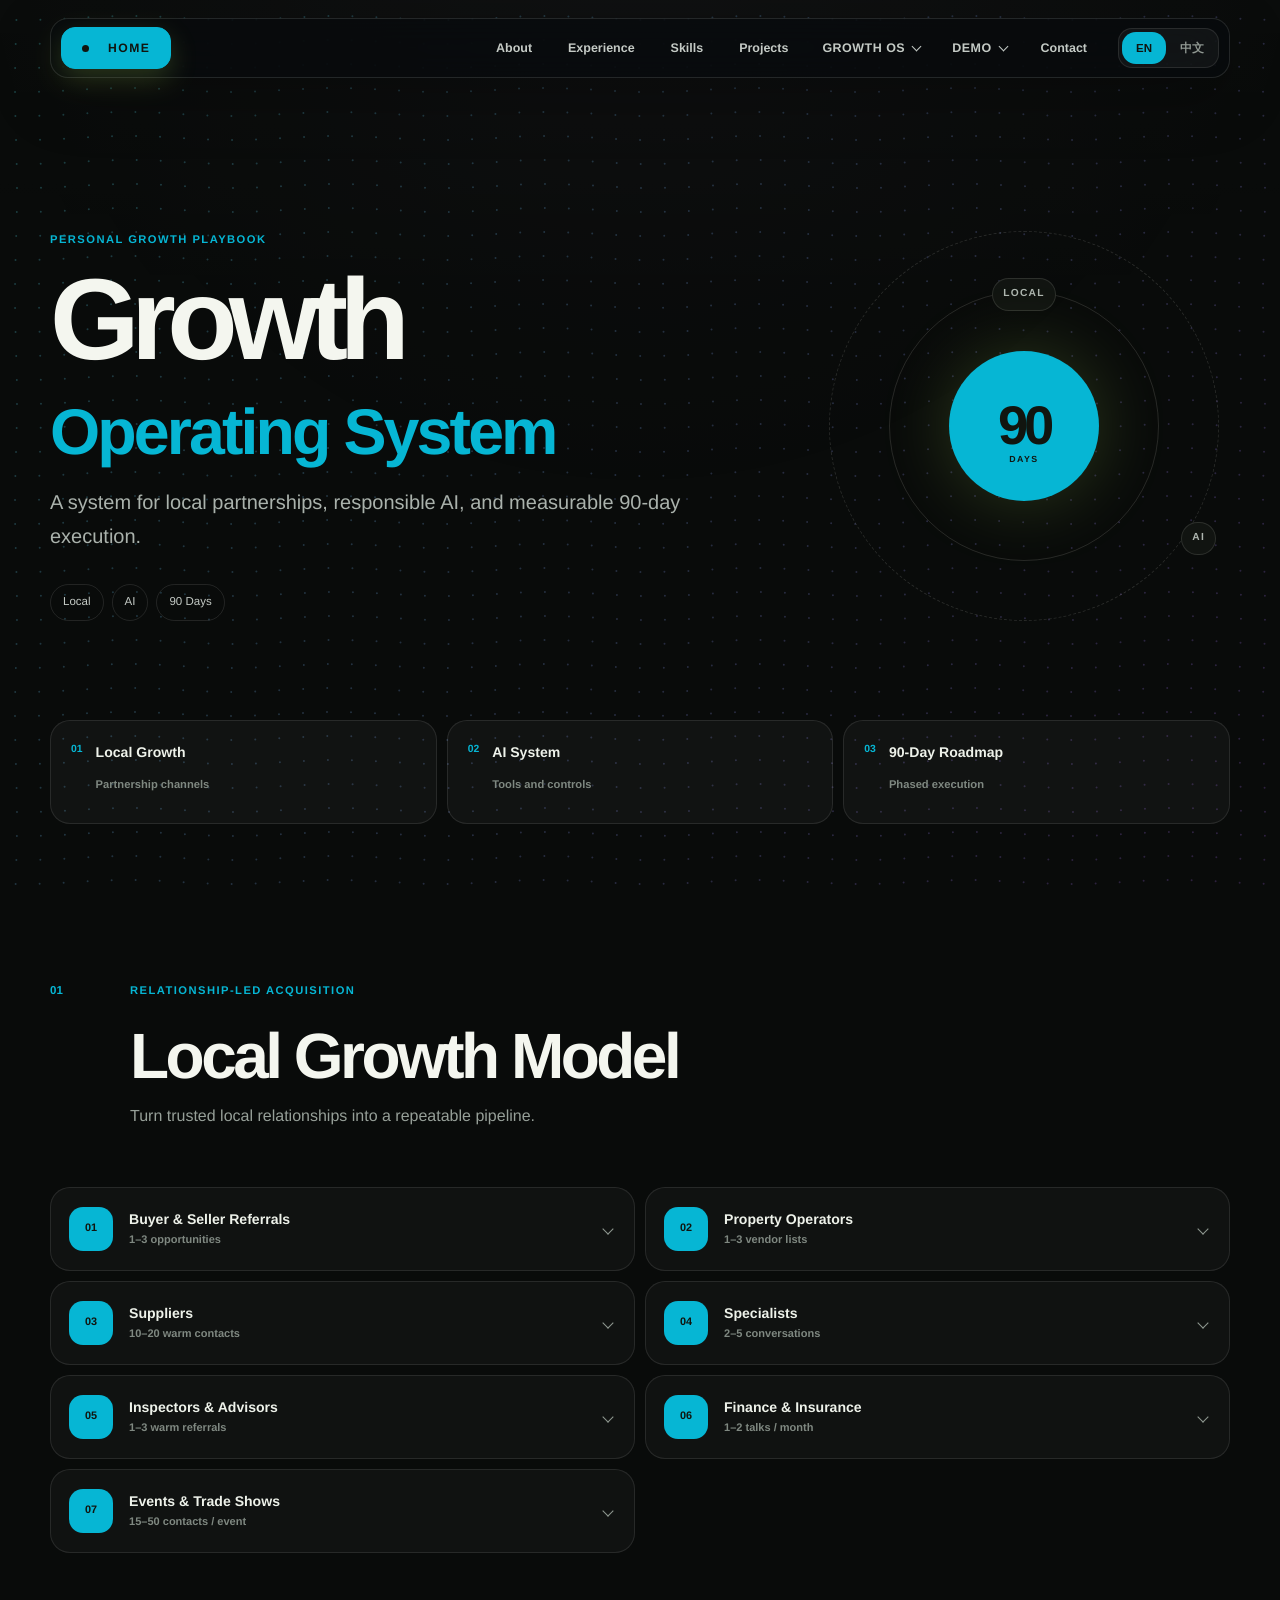
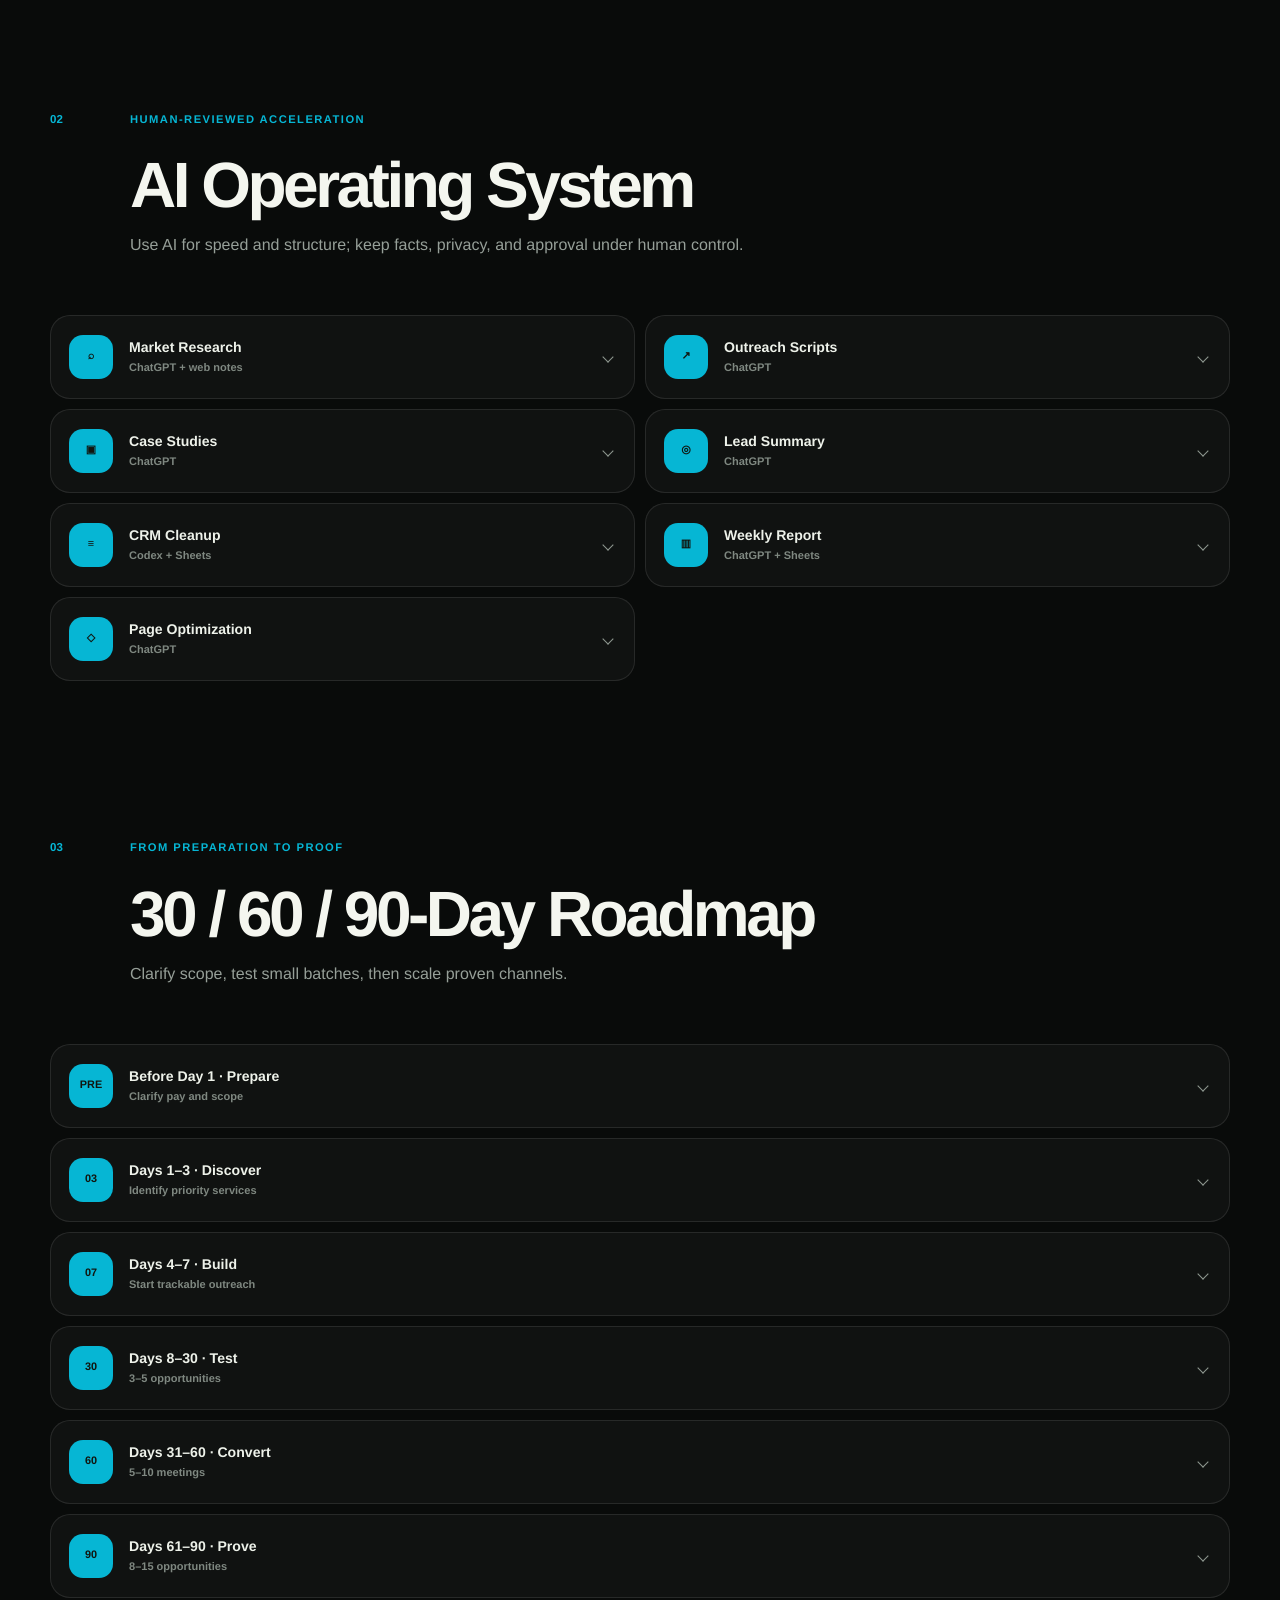
==== commit 0cc93ca9: "2026.07.03-02 改动：完成准确双语切换；20 张内容卡改为渐进展开；手机版单列排版；默认英文可见文字严格控制为 250 词。 手动验证：手机点击卡片展开、语言切换、三个菜单入口。" ====
--- a/growth-playbook.html
+++ b/growth-playbook.html
@@ -42,12 +42,10 @@
   <main class="growth-main" data-no-i18n>
     <section class="growth-hero">
       <div class="growth-hero-copy">
-        <p class="eyebrow">Personal Operating Playbook / 个人执行系统</p>
+        <p class="eyebrow"><span class="lang-en">Personal growth playbook</span><span class="lang-zh">个人增长打法</span></p>
         <h1>Growth<br><span>Operating System</span></h1>
-        <p>A practical model for building local relationships, using AI responsibly, and turning the first 90 days into measurable business development.</p>
-        <div class="growth-hero-tags" aria-label="Playbook topics">
-          <span>Local partnerships</span><span>AI workflows</span><span>90-day execution</span>
-        </div>
+        <p><span class="lang-en">A system for local partnerships, responsible AI, and measurable 90-day execution.</span><span class="lang-zh">一套聚焦本地合作、负责任使用 AI 与 90 天量化执行的系统。</span></p>
+        <div class="growth-hero-tags" aria-label="Playbook topics"><span>Local</span><span>AI</span><span>90 Days</span></div>
       </div>
       <div class="growth-hero-visual" aria-hidden="true">
         <div class="growth-orbit growth-orbit-one"><span>LOCAL</span></div>
@@ -57,60 +55,46 @@
     </section>
 
     <nav class="growth-index" aria-label="On this page">
-      <a href="#local-growth"><span>01</span>Local Growth Model<small>本地增长打法</small></a>
-      <a href="#ai-system"><span>02</span>AI Operating System<small>AI 使用系统</small></a>
-      <a href="#roadmap"><span>03</span>30 / 60 / 90 Roadmap<small>执行路线图</small></a>
+      <a href="#local-growth"><span>01</span><span class="lang-en">Local Growth</span><span class="lang-zh">本地增长</span><small><span class="lang-en">Partnership channels</span><span class="lang-zh">合作渠道</span></small></a>
+      <a href="#ai-system"><span>02</span><span class="lang-en">AI System</span><span class="lang-zh">AI 系统</span><small><span class="lang-en">Tools and controls</span><span class="lang-zh">工具与风控</span></small></a>
+      <a href="#roadmap"><span>03</span><span class="lang-en">90-Day Roadmap</span><span class="lang-zh">90 天路线图</span><small><span class="lang-en">Phased execution</span><span class="lang-zh">分阶段执行</span></small></a>
     </nav>
 
     <section class="growth-section" id="local-growth">
-      <div class="growth-section-heading">
-        <span class="growth-section-number">01</span>
-        <div><p class="eyebrow">Relationship-led acquisition</p><h2>Local Growth Model <small>/ 本地增长打法</small></h2><p>Build a repeatable local pipeline through trusted professionals, adjacent service providers, and face-to-face channels.</p></div>
-      </div>
-      <div class="growth-table-wrap">
-        <table class="growth-table">
-          <thead><tr><th>Channel</th><th>Target</th><th>Value proposition</th><th>Action</th><th>90-day target</th></tr></thead>
-          <tbody>
-            <tr><td><strong>Referral Partners</strong></td><td>Professionals serving buyers, sellers, or clients.</td><td>Reliable service contact for repair, improvement, post-purchase, or pre-sale needs.</td><td>Build a monthly list; email, phone, and short intro; nurture monthly.</td><td><span class="metric-pill">2–5 intro calls / month</span>1–3 referral opportunities</td></tr>
-            <tr><td><strong>Partner Category</strong></td><td>Residential or small commercial operators.</td><td>Fast response, clear quotes, maintenance, turnover, or update support.</td><td>Ask about vendor lists; send a service sheet; follow up monthly.</td><td><span class="metric-pill">1–3 vendor lists</span>or a trial opportunity</td></tr>
-            <tr><td><strong>Supplier / Partner Category</strong></td><td>Materials, product, or service providers.</td><td>Mutual referrals when their customers need a trusted service provider.</td><td>Visit weekly; leave a one-pager; ask for the partnership contact.</td><td><span class="metric-pill">10–20</span>warm supplier contacts</td></tr>
-            <tr><td><strong>Specialist Partners</strong></td><td>Designers, consultants, and niche professionals.</td><td>Execution support for projects that need reliable delivery.</td><td>Send a capability sheet; ask about implementation challenges.</td><td><span class="metric-pill">2–5</span>collaboration conversations</td></tr>
-            <tr><td><strong>Referral Partners</strong></td><td>Inspection, advisory, or client-service professionals.</td><td>Reports and consultations naturally create repair or service needs.</td><td>Introduce the support model; provide a simple referral sheet.</td><td><span class="metric-pill">1–3</span>warm referral contacts</td></tr>
-            <tr><td><strong>Adjacent Partners</strong></td><td>Finance, insurance, lending, or planning professionals.</td><td>Estimate or service support after a client trigger event.</td><td>Send a one-pager; ask about relevant client scenarios.</td><td><span class="metric-pill">1–2 conversations</span>per month</td></tr>
-            <tr><td><strong>Events / Trade Shows</strong></td><td>Local customers and industry professionals.</td><td>Face-to-face trust, clear follow-up, and lead capture.</td><td>Use a lead form, QR code, materials, and follow-up campaign.</td><td><span class="metric-pill">15–50</span>contacts per event</td></tr>
-          </tbody>
-        </table>
+      <div class="growth-section-heading"><span class="growth-section-number">01</span><div><p class="eyebrow"><span class="lang-en">Relationship-led acquisition</span><span class="lang-zh">关系驱动获客</span></p><h2><span class="lang-en">Local Growth Model</span><span class="lang-zh">本地增长打法</span></h2><p><span class="lang-en">Turn trusted local relationships into a repeatable pipeline.</span><span class="lang-zh">把可信赖的本地关系转化为可重复的获客渠道。</span></p></div></div>
+      <div class="growth-accordion-grid">
+        <details class="growth-accordion"><summary><span class="use-icon">01</span><span><strong><span class="lang-en">Buyer & Seller Referrals</span><span class="lang-zh">买卖客户转介绍</span></strong><small><span class="lang-en">1–3 opportunities</span><span class="lang-zh">1–3 个转介绍机会</span></small></span></summary><div class="growth-detail-grid"><p><b><span class="lang-en">Target</span><span class="lang-zh">对象</span></b><span class="lang-en">Professionals serving buyers and sellers.</span><span class="lang-zh">服务买家与卖家的专业人士。</span></p><p><b><span class="lang-en">Value</span><span class="lang-zh">价值</span></b><span class="lang-en">Reliable pre-sale and post-purchase support.</span><span class="lang-zh">提供可靠的售前维修与购后服务支持。</span></p><p><b><span class="lang-en">Action</span><span class="lang-zh">行动</span></b><span class="lang-en">Build a list; introduce by email and phone; nurture monthly.</span><span class="lang-zh">建立名单，以邮件和电话介绍，并每月维护关系。</span></p></div></details>
+        <details class="growth-accordion"><summary><span class="use-icon">02</span><span><strong><span class="lang-en">Property Operators</span><span class="lang-zh">物业运营方</span></strong><small><span class="lang-en">1–3 vendor lists</span><span class="lang-zh">进入 1–3 份供应商名单</span></small></span></summary><div class="growth-detail-grid"><p><b><span class="lang-en">Target</span><span class="lang-zh">对象</span></b><span class="lang-en">Residential and small commercial operators.</span><span class="lang-zh">住宅及小型商业物业运营方。</span></p><p><b><span class="lang-en">Value</span><span class="lang-zh">价值</span></b><span class="lang-en">Fast response, clear quotes, and turnover support.</span><span class="lang-zh">快速响应、清晰报价与交接维护支持。</span></p><p><b><span class="lang-en">Action</span><span class="lang-zh">行动</span></b><span class="lang-en">Request vendor-list access; send a service sheet; follow up monthly.</span><span class="lang-zh">申请加入供应商名单，发送服务简介并每月跟进。</span></p></div></details>
+        <details class="growth-accordion"><summary><span class="use-icon">03</span><span><strong><span class="lang-en">Suppliers</span><span class="lang-zh">供应商伙伴</span></strong><small><span class="lang-en">10–20 warm contacts</span><span class="lang-zh">10–20 个有效联系人</span></small></span></summary><div class="growth-detail-grid"><p><b><span class="lang-en">Target</span><span class="lang-zh">对象</span></b><span class="lang-en">Material, product, and service providers.</span><span class="lang-zh">材料、产品与服务供应商。</span></p><p><b><span class="lang-en">Value</span><span class="lang-zh">价值</span></b><span class="lang-en">Mutual referrals for customers needing trusted service.</span><span class="lang-zh">为需要可靠服务的客户建立双向转介绍。</span></p><p><b><span class="lang-en">Action</span><span class="lang-zh">行动</span></b><span class="lang-en">Visit weekly; leave a one-page introduction.</span><span class="lang-zh">每周拜访，并留下单页服务简介。</span></p></div></details>
+        <details class="growth-accordion"><summary><span class="use-icon">04</span><span><strong><span class="lang-en">Specialists</span><span class="lang-zh">专业合作伙伴</span></strong><small><span class="lang-en">2–5 conversations</span><span class="lang-zh">2–5 次合作沟通</span></small></span></summary><div class="growth-detail-grid"><p><b><span class="lang-en">Target</span><span class="lang-zh">对象</span></b><span class="lang-en">Designers, consultants, and niche professionals.</span><span class="lang-zh">设计师、顾问与细分领域专业人士。</span></p><p><b><span class="lang-en">Value</span><span class="lang-zh">价值</span></b><span class="lang-en">Reliable execution for plans that need delivery support.</span><span class="lang-zh">为需要落地支持的方案提供可靠执行。</span></p><p><b><span class="lang-en">Action</span><span class="lang-zh">行动</span></b><span class="lang-en">Share capabilities and discuss delivery gaps.</span><span class="lang-zh">分享能力简介并了解项目落地难点。</span></p></div></details>
+        <details class="growth-accordion"><summary><span class="use-icon">05</span><span><strong><span class="lang-en">Inspectors & Advisors</span><span class="lang-zh">验房师与顾问</span></strong><small><span class="lang-en">1–3 warm referrals</span><span class="lang-zh">1–3 个有效转介绍</span></small></span></summary><div class="growth-detail-grid"><p><b><span class="lang-en">Target</span><span class="lang-zh">对象</span></b><span class="lang-en">Inspection, advisory, and client-service professionals.</span><span class="lang-zh">验房、咨询及客户服务专业人士。</span></p><p><b><span class="lang-en">Value</span><span class="lang-zh">价值</span></b><span class="lang-en">Convert report findings into practical service support.</span><span class="lang-zh">把报告发现转化为可执行的服务支持。</span></p><p><b><span class="lang-en">Action</span><span class="lang-zh">行动</span></b><span class="lang-en">Introduce the support model and referral sheet.</span><span class="lang-zh">介绍服务支持模式并提供转介绍说明。</span></p></div></details>
+        <details class="growth-accordion"><summary><span class="use-icon">06</span><span><strong><span class="lang-en">Finance & Insurance</span><span class="lang-zh">金融与保险伙伴</span></strong><small><span class="lang-en">1–2 talks / month</span><span class="lang-zh">每月 1–2 次转介绍沟通</span></small></span></summary><div class="growth-detail-grid"><p><b><span class="lang-en">Target</span><span class="lang-zh">对象</span></b><span class="lang-en">Finance, insurance, lending, and planning professionals.</span><span class="lang-zh">金融、保险、贷款及规划专业人士。</span></p><p><b><span class="lang-en">Value</span><span class="lang-zh">价值</span></b><span class="lang-en">Estimate and service support after a trigger event.</span><span class="lang-zh">在关键事件后提供估价与服务支持。</span></p><p><b><span class="lang-en">Action</span><span class="lang-zh">行动</span></b><span class="lang-en">Share a one-pager and discuss relevant client scenarios.</span><span class="lang-zh">发送单页简介并讨论适用的客户情境。</span></p></div></details>
+        <details class="growth-accordion"><summary><span class="use-icon">07</span><span><strong><span class="lang-en">Events & Trade Shows</span><span class="lang-zh">活动与行业展会</span></strong><small><span class="lang-en">15–50 contacts / event</span><span class="lang-zh">每场获取 15–50 个联系人</span></small></span></summary><div class="growth-detail-grid"><p><b><span class="lang-en">Target</span><span class="lang-zh">对象</span></b><span class="lang-en">Local customers and industry professionals.</span><span class="lang-zh">本地客户与行业人士。</span></p><p><b><span class="lang-en">Value</span><span class="lang-zh">价值</span></b><span class="lang-en">Face-to-face trust and structured lead capture.</span><span class="lang-zh">通过面对面沟通建立信任并系统收集线索。</span></p><p><b><span class="lang-en">Action</span><span class="lang-zh">行动</span></b><span class="lang-en">Use a QR lead form and prompt follow-up.</span><span class="lang-zh">使用二维码线索表单并及时跟进。</span></p></div></details>
       </div>
     </section>
 
     <section class="growth-section" id="ai-system">
-      <div class="growth-section-heading">
-        <span class="growth-section-number">02</span>
-        <div><p class="eyebrow">Human-reviewed acceleration</p><h2>AI Operating System <small>/ AI 使用系统</small></h2><p>Use AI where it creates speed and structure, while keeping facts, privacy, and publication decisions under human control.</p></div>
-      </div>
-      <div class="growth-card-grid ai-card-grid">
-        <article class="growth-use-card"><span class="use-icon">⌕</span><div><p>Market research</p><h3>ChatGPT + web / manual notes</h3></div><dl><dt>Input</dt><dd>Competitor pages, reviews, service pages, and event information.</dd><dt>Output</dt><dd>Competitor summary, pain points, opportunities, suggested messaging.</dd><dt>Risk control</dt><dd>Never copy competitor content; verify facts manually.</dd></dl></article>
-        <article class="growth-use-card"><span class="use-icon">↗</span><div><p>Outreach scripts</p><h3>ChatGPT</h3></div><dl><dt>Input</dt><dd>Target segment, service category, tone, and call to action.</dd><dt>Output</dt><dd>Email, call script, and short introduction message.</dd><dt>Risk control</dt><dd>Follow local email and privacy rules; identify the sender and include opt-out where needed.</dd></dl></article>
-        <article class="growth-use-card"><span class="use-icon">▣</span><div><p>Project case studies</p><h3>ChatGPT</h3></div><dl><dt>Input</dt><dd>Approved photos and project notes.</dd><dt>Output</dt><dd>Bilingual case study, caption, and local business profile post.</dd><dt>Risk control</dt><dd>Remove private details and verify every claim before publication.</dd></dl></article>
-        <article class="growth-use-card"><span class="use-icon">◎</span><div><p>Lead summary</p><h3>ChatGPT</h3></div><dl><dt>Input</dt><dd>Quote form fields, project type, area, timeline, and notes.</dd><dt>Output</dt><dd>Lead summary, missing information, and next-call questions.</dd><dt>Risk control</dt><dd>Redact phone, address, contract, and quote data.</dd></dl></article>
-        <article class="growth-use-card"><span class="use-icon">≡</span><div><p>CRM cleanup</p><h3>Codex / Sheets</h3></div><dl><dt>Input</dt><dd>CSV or Sheet data with contacts and statuses.</dd><dt>Output</dt><dd>Deduplicated list, standardized statuses, and today's follow-up list.</dd><dt>Risk control</dt><dd>Do not upload full client lists to unknown tools.</dd></dl></article>
-        <article class="growth-use-card"><span class="use-icon">▥</span><div><p>Weekly report</p><h3>ChatGPT + Sheets data</h3></div><dl><dt>Input</dt><dd>Activity counts, replies, meetings, opportunities, and blockers.</dd><dt>Output</dt><dd>Owner-friendly weekly report and next-week plan.</dd><dt>Risk control</dt><dd>Use CRM numbers only; never exaggerate.</dd></dl></article>
-        <article class="growth-use-card"><span class="use-icon">◇</span><div><p>Existing page optimization</p><h3>ChatGPT</h3></div><dl><dt>Input</dt><dd>Services, FAQs, case examples, images, and call to action.</dd><dt>Output</dt><dd>Hero copy, FAQ, SEO title and meta, alt text, and form fields.</dd><dt>Risk control</dt><dd>Publish only after approval.</dd></dl></article>
+      <div class="growth-section-heading"><span class="growth-section-number">02</span><div><p class="eyebrow"><span class="lang-en">Human-reviewed acceleration</span><span class="lang-zh">人工审核的效率提升</span></p><h2><span class="lang-en">AI Operating System</span><span class="lang-zh">AI 使用系统</span></h2><p><span class="lang-en">Use AI for speed and structure; keep facts, privacy, and approval under human control.</span><span class="lang-zh">用 AI 提升速度与结构化能力，事实、隐私与发布审批始终由人工把关。</span></p></div></div>
+      <div class="growth-accordion-grid">
+        <details class="growth-accordion"><summary><span class="use-icon">⌕</span><span><strong><span class="lang-en">Market Research</span><span class="lang-zh">市场研究</span></strong><small>ChatGPT + web notes</small></span></summary><div class="growth-detail-grid"><p><b><span class="lang-en">Input</span><span class="lang-zh">输入</span></b><span class="lang-en">Competitor pages, reviews, services, events.</span><span class="lang-zh">竞品页面、评价、服务与活动信息。</span></p><p><b><span class="lang-en">Output</span><span class="lang-zh">输出</span></b><span class="lang-en">Pain points, opportunities, and messaging.</span><span class="lang-zh">痛点、机会与信息表达建议。</span></p><p><b><span class="lang-en">Control</span><span class="lang-zh">风控</span></b><span class="lang-en">Verify facts; never copy competitors.</span><span class="lang-zh">人工核实事实，不复制竞品内容。</span></p></div></details>
+        <details class="growth-accordion"><summary><span class="use-icon">↗</span><span><strong><span class="lang-en">Outreach Scripts</span><span class="lang-zh">拓客话术</span></strong><small>ChatGPT</small></span></summary><div class="growth-detail-grid"><p><b><span class="lang-en">Input</span><span class="lang-zh">输入</span></b><span class="lang-en">Audience, service, tone, CTA.</span><span class="lang-zh">目标人群、服务、语气与行动指令。</span></p><p><b><span class="lang-en">Output</span><span class="lang-zh">输出</span></b><span class="lang-en">Email, call script, and introduction.</span><span class="lang-zh">邮件、电话话术与介绍信息。</span></p><p><b><span class="lang-en">Control</span><span class="lang-zh">风控</span></b><span class="lang-en">Follow privacy rules and provide opt-out.</span><span class="lang-zh">遵守隐私与邮件法规，并提供退订方式。</span></p></div></details>
+        <details class="growth-accordion"><summary><span class="use-icon">▣</span><span><strong><span class="lang-en">Case Studies</span><span class="lang-zh">项目案例</span></strong><small>ChatGPT</small></span></summary><div class="growth-detail-grid"><p><b><span class="lang-en">Input</span><span class="lang-zh">输入</span></b><span class="lang-en">Approved photos and project notes.</span><span class="lang-zh">经批准的照片与项目记录。</span></p><p><b><span class="lang-en">Output</span><span class="lang-zh">输出</span></b><span class="lang-en">Bilingual case study and social copy.</span><span class="lang-zh">双语案例与社交媒体文案。</span></p><p><b><span class="lang-en">Control</span><span class="lang-zh">风控</span></b><span class="lang-en">Remove private details; verify claims.</span><span class="lang-zh">删除隐私信息并核实所有表述。</span></p></div></details>
+        <details class="growth-accordion"><summary><span class="use-icon">◎</span><span><strong><span class="lang-en">Lead Summary</span><span class="lang-zh">线索摘要</span></strong><small>ChatGPT</small></span></summary><div class="growth-detail-grid"><p><b><span class="lang-en">Input</span><span class="lang-zh">输入</span></b><span class="lang-en">Project type, area, timeline, notes.</span><span class="lang-zh">项目类型、区域、时间与备注。</span></p><p><b><span class="lang-en">Output</span><span class="lang-zh">输出</span></b><span class="lang-en">Summary, missing data, next questions.</span><span class="lang-zh">摘要、缺失信息与后续问题。</span></p><p><b><span class="lang-en">Control</span><span class="lang-zh">风控</span></b><span class="lang-en">Redact contact, address, and quote data.</span><span class="lang-zh">隐藏联系方式、地址与报价数据。</span></p></div></details>
+        <details class="growth-accordion"><summary><span class="use-icon">≡</span><span><strong><span class="lang-en">CRM Cleanup</span><span class="lang-zh">CRM 清理</span></strong><small>Codex + Sheets</small></span></summary><div class="growth-detail-grid"><p><b><span class="lang-en">Input</span><span class="lang-zh">输入</span></b><span class="lang-en">Contacts and status data.</span><span class="lang-zh">联系人与状态数据。</span></p><p><b><span class="lang-en">Output</span><span class="lang-zh">输出</span></b><span class="lang-en">Deduped records and follow-up list.</span><span class="lang-zh">去重记录与今日跟进清单。</span></p><p><b><span class="lang-en">Control</span><span class="lang-zh">风控</span></b><span class="lang-en">Use only approved, trusted tools.</span><span class="lang-zh">仅使用获批且可信的工具。</span></p></div></details>
+        <details class="growth-accordion"><summary><span class="use-icon">▥</span><span><strong><span class="lang-en">Weekly Report</span><span class="lang-zh">周报</span></strong><small>ChatGPT + Sheets</small></span></summary><div class="growth-detail-grid"><p><b><span class="lang-en">Input</span><span class="lang-zh">输入</span></b><span class="lang-en">CRM activity, meetings, and blockers.</span><span class="lang-zh">CRM 活动、会议与阻碍事项。</span></p><p><b><span class="lang-en">Output</span><span class="lang-zh">输出</span></b><span class="lang-en">Weekly results and next actions.</span><span class="lang-zh">本周结果与下周行动。</span></p><p><b><span class="lang-en">Control</span><span class="lang-zh">风控</span></b><span class="lang-en">Use CRM numbers; never exaggerate.</span><span class="lang-zh">只使用 CRM 数据，不夸大结果。</span></p></div></details>
+        <details class="growth-accordion"><summary><span class="use-icon">◇</span><span><strong><span class="lang-en">Page Optimization</span><span class="lang-zh">页面优化</span></strong><small>ChatGPT</small></span></summary><div class="growth-detail-grid"><p><b><span class="lang-en">Input</span><span class="lang-zh">输入</span></b><span class="lang-en">Services, FAQs, cases, images, CTA.</span><span class="lang-zh">服务、常见问题、案例、图片与行动指令。</span></p><p><b><span class="lang-en">Output</span><span class="lang-zh">输出</span></b><span class="lang-en">Page copy, SEO, alt text, forms.</span><span class="lang-zh">页面文案、SEO、替代文本与表单。</span></p><p><b><span class="lang-en">Control</span><span class="lang-zh">风控</span></b><span class="lang-en">Publish only after approval.</span><span class="lang-zh">仅在审批后发布。</span></p></div></details>
       </div>
     </section>
 
     <section class="growth-section" id="roadmap">
-      <div class="growth-section-heading">
-        <span class="growth-section-number">03</span>
-        <div><p class="eyebrow">From preparation to proof</p><h2>30 / 60 / 90-Day Roadmap <small>/ 执行路线图</small></h2><p>A staged plan that establishes scope first, tests outreach in controlled batches, and doubles down on channels that show evidence.</p></div>
-      </div>
-      <div class="roadmap-list">
-        <article class="roadmap-step"><div class="roadmap-time"><span>PRE</span><strong>Before Day 1</strong></div><div><p>Prepare scope and negotiation</p><h3>Bring the role plan, sample CRM, salary questions, and scope boundaries.</h3><small>Deliverables: 90-day plan, question list, negotiation script.</small></div><div class="roadmap-kpi"><span>KPI</span>Company clarifies base, commission, and scope.</div></article>
-        <article class="roadmap-step"><div class="roadmap-time"><span>01</span><strong>Day 1–3</strong></div><div><p>Understand the business</p><h3>Map services, ideal clients, best project types, past leads, sales process, and approval rules.</h3><small>Deliverables: discovery notes and service map.</small></div><div class="roadmap-kpi"><span>KPI</span>Priority services and client sources identified.</div></article>
-        <article class="roadmap-step"><div class="roadmap-time"><span>02</span><strong>Day 4–7</strong></div><div><p>Build the foundation</p><h3>Create the CRM and write the introduction, service list, and partner scripts.</h3><small>Deliverables: lead tracker v1, three outreach templates, report template.</small></div><div class="roadmap-kpi"><span>KPI</span>Trackable outreach can start.</div></article>
-        <article class="roadmap-step"><div class="roadmap-time"><span>30</span><strong>Day 8–30</strong></div><div><p>Controlled outreach</p><h3>Add contacts weekly, work in small batches, call, visit, and follow up.</h3><small>Deliverables: 30-day report, 5–8 assets, first warm contacts.</small></div><div class="roadmap-kpi"><span>KPI</span>150–250 contacts · 15–30 useful conversations · 3–5 opportunities.</div></article>
-        <article class="roadmap-step"><div class="roadmap-time"><span>60</span><strong>Day 31–60</strong></div><div><p>Relationship conversion</p><h3>Book introduction calls, build partner sheets, and create two or three case studies.</h3><small>Deliverables: warm partner list, case studies, outreach v2.</small></div><div class="roadmap-kpi"><span>KPI</span>300–500 contacts · 20–35 warm relationships · 5–10 meetings.</div></article>
-        <article class="roadmap-step"><div class="roadmap-time"><span>90</span><strong>Day 61–90</strong></div><div><p>Prove results</p><h3>Analyze the best channels, advance opportunities, and submit the next-quarter plan.</h3><small>Deliverables: 90-day report and next-quarter plan.</small></div><div class="roadmap-kpi"><span>KPI</span>30–50 warm relationships · 10–15 meetings · 8–15 opportunities.</div></article>
+      <div class="growth-section-heading"><span class="growth-section-number">03</span><div><p class="eyebrow"><span class="lang-en">From preparation to proof</span><span class="lang-zh">从准备到结果验证</span></p><h2><span class="lang-en">30 / 60 / 90-Day Roadmap</span><span class="lang-zh">30 / 60 / 90 天路线图</span></h2><p><span class="lang-en">Clarify scope, test small batches, then scale proven channels.</span><span class="lang-zh">先明确职责范围，小批量测试，再放大已验证的渠道。</span></p></div></div>
+      <div class="growth-accordion-grid roadmap-accordion-grid">
+        <details class="growth-accordion"><summary><span class="use-icon">PRE</span><span><strong><span class="lang-en">Before Day 1 · Prepare</span><span class="lang-zh">入职前 · 准备</span></strong><small><span class="lang-en">Clarify pay and scope</span><span class="lang-zh">明确薪酬与职责</span></small></span></summary><div class="growth-detail-grid"><p><b><span class="lang-en">Action</span><span class="lang-zh">行动</span></b><span class="lang-en">Prepare the role plan, CRM sample, and negotiation questions.</span><span class="lang-zh">准备岗位计划、CRM 样例与谈判问题。</span></p><p><b><span class="lang-en">Deliverable</span><span class="lang-zh">交付物</span></b><span class="lang-en">90-day plan and negotiation script.</span><span class="lang-zh">90 天计划与谈判话术。</span></p></div></details>
+        <details class="growth-accordion"><summary><span class="use-icon">03</span><span><strong><span class="lang-en">Days 1–3 · Discover</span><span class="lang-zh">第 1–3 天 · 调研</span></strong><small><span class="lang-en">Identify priority services</span><span class="lang-zh">确认重点服务</span></small></span></summary><div class="growth-detail-grid"><p><b><span class="lang-en">Action</span><span class="lang-zh">行动</span></b><span class="lang-en">Map services, ideal clients, leads, sales process, and approval rules.</span><span class="lang-zh">梳理服务、理想客户、历史线索、销售流程与审批规则。</span></p><p><b><span class="lang-en">Deliverable</span><span class="lang-zh">交付物</span></b><span class="lang-en">Discovery notes and service map.</span><span class="lang-zh">调研记录与服务地图。</span></p></div></details>
+        <details class="growth-accordion"><summary><span class="use-icon">07</span><span><strong><span class="lang-en">Days 4–7 · Build</span><span class="lang-zh">第 4–7 天 · 搭建</span></strong><small><span class="lang-en">Start trackable outreach</span><span class="lang-zh">启动可追踪拓客</span></small></span></summary><div class="growth-detail-grid"><p><b><span class="lang-en">Action</span><span class="lang-zh">行动</span></b><span class="lang-en">Create the CRM, service list, and partner scripts.</span><span class="lang-zh">建立 CRM、服务清单与合作伙伴话术。</span></p><p><b><span class="lang-en">Deliverable</span><span class="lang-zh">交付物</span></b><span class="lang-en">Lead tracker, three templates, report format.</span><span class="lang-zh">线索追踪表、3 份模板与报告格式。</span></p></div></details>
+        <details class="growth-accordion"><summary><span class="use-icon">30</span><span><strong><span class="lang-en">Days 8–30 · Test</span><span class="lang-zh">第 8–30 天 · 测试</span></strong><small><span class="lang-en">3–5 opportunities</span><span class="lang-zh">3–5 个机会</span></small></span></summary><div class="growth-detail-grid"><p><b><span class="lang-en">Action</span><span class="lang-zh">行动</span></b><span class="lang-en">Add contacts weekly; outreach in small batches; visit and follow up.</span><span class="lang-zh">每周新增联系人，小批量触达、拜访并跟进。</span></p><p><b>KPI</b><span class="lang-en">150–250 contacts; 15–30 useful conversations.</span><span class="lang-zh">150–250 个联系人；15–30 次有效沟通。</span></p></div></details>
+        <details class="growth-accordion"><summary><span class="use-icon">60</span><span><strong><span class="lang-en">Days 31–60 · Convert</span><span class="lang-zh">第 31–60 天 · 转化</span></strong><small><span class="lang-en">5–10 meetings</span><span class="lang-zh">5–10 场会议</span></small></span></summary><div class="growth-detail-grid"><p><b><span class="lang-en">Action</span><span class="lang-zh">行动</span></b><span class="lang-en">Book introductions, build partner sheets, and create case studies.</span><span class="lang-zh">预约介绍会议，制作合作资料与项目案例。</span></p><p><b>KPI</b><span class="lang-en">300–500 contacts; 20–35 warm relationships.</span><span class="lang-zh">300–500 个联系人；20–35 个有效关系。</span></p></div></details>
+        <details class="growth-accordion"><summary><span class="use-icon">90</span><span><strong><span class="lang-en">Days 61–90 · Prove</span><span class="lang-zh">第 61–90 天 · 验证</span></strong><small><span class="lang-en">8–15 opportunities</span><span class="lang-zh">8–15 个机会</span></small></span></summary><div class="growth-detail-grid"><p><b><span class="lang-en">Action</span><span class="lang-zh">行动</span></b><span class="lang-en">Analyze top channels, advance opportunities, and plan the next quarter.</span><span class="lang-zh">分析高效渠道，推进机会并制定下一季度计划。</span></p><p><b>KPI</b><span class="lang-en">30–50 warm relationships; 10–15 meetings.</span><span class="lang-zh">30–50 个有效关系；10–15 场会议。</span></p></div></details>
       </div>
     </section>
   </main>
--- a/styles.css
+++ b/styles.css
@@ -7942,6 +7942,205 @@
   .roadmap-kpi { grid-column: auto; padding: 15px 0 0; border-top: 1px solid rgba(244, 246, 239, 0.1); border-left: 0; }
 }
 
+/* Growth OS: concise bilingual disclosure */
+.lang-zh {
+  display: none;
+}
+
+html[lang="zh-Hans"] .lang-en {
+  display: none;
+}
+
+html[lang="zh-Hans"] .lang-zh {
+  display: inline;
+}
+
+.growth-index a > span:first-child {
+  grid-row: 1 / 3;
+  color: var(--cyan);
+  font-size: 0.65rem;
+}
+
+.growth-index a > .lang-en,
+.growth-index a > .lang-zh {
+  grid-row: auto;
+  color: #eef2ea;
+  font-size: 0.88rem;
+}
+
+.growth-accordion-grid {
+  display: grid;
+  grid-template-columns: repeat(2, minmax(0, 1fr));
+  gap: 10px;
+}
+
+.growth-accordion {
+  min-width: 0;
+  border: 1px solid rgba(244, 246, 239, 0.1);
+  border-radius: 20px;
+  background: rgba(244, 246, 239, 0.03);
+  overflow: hidden;
+  transition: border-color 180ms ease, background 180ms ease;
+}
+
+.growth-accordion[open] {
+  border-color: rgba(200, 255, 98, 0.28);
+  background: rgba(200, 255, 98, 0.045);
+}
+
+.growth-accordion summary {
+  display: grid;
+  grid-template-columns: 46px minmax(0, 1fr) 12px;
+  gap: 14px;
+  align-items: center;
+  min-height: 82px;
+  padding: 16px 18px;
+  color: #eef2ea;
+  cursor: pointer;
+  list-style: none;
+  touch-action: manipulation;
+}
+
+.growth-accordion summary::-webkit-details-marker {
+  display: none;
+}
+
+.growth-accordion summary::after {
+  content: "";
+  width: 7px;
+  height: 7px;
+  border-right: 1px solid #8f9891;
+  border-bottom: 1px solid #8f9891;
+  transform: rotate(45deg);
+  transition: transform 180ms ease;
+}
+
+.growth-accordion[open] summary::after {
+  transform: rotate(225deg);
+}
+
+.growth-accordion summary > span:nth-child(2) {
+  display: grid;
+  gap: 4px;
+  min-width: 0;
+}
+
+.growth-accordion summary strong {
+  font-size: 0.88rem;
+  line-height: 1.35;
+}
+
+.growth-accordion summary small {
+  color: #7f8881;
+  font-size: 0.69rem;
+  font-weight: 550;
+  line-height: 1.35;
+}
+
+.growth-accordion .use-icon {
+  width: 44px;
+  height: 44px;
+  font-size: 0.68rem;
+}
+
+.growth-detail-grid {
+  display: grid;
+  grid-template-columns: repeat(3, minmax(0, 1fr));
+  gap: 10px;
+  padding: 0 18px 18px;
+}
+
+.growth-detail-grid p {
+  margin: 0;
+  padding: 13px;
+  border-radius: 13px;
+  background: rgba(0, 0, 0, 0.16);
+  color: #a5ada7;
+  font-size: 0.73rem;
+  line-height: 1.5;
+}
+
+.growth-detail-grid b {
+  display: block;
+  margin-bottom: 6px;
+  color: var(--cyan);
+  font-size: 0.58rem;
+  letter-spacing: 0.08em;
+  text-transform: uppercase;
+}
+
+.roadmap-accordion-grid {
+  grid-template-columns: 1fr;
+}
+
+.roadmap-accordion-grid .growth-detail-grid {
+  grid-template-columns: repeat(2, minmax(0, 1fr));
+}
+
+@media (max-width: 780px) {
+  .growth-hero {
+    gap: 24px;
+  }
+
+  .growth-hero-visual {
+    min-height: 280px;
+  }
+
+  .growth-accordion-grid {
+    grid-template-columns: 1fr;
+  }
+
+  .growth-accordion summary {
+    grid-template-columns: 44px minmax(0, 1fr) 12px;
+    min-height: 76px;
+    padding: 14px;
+  }
+
+  .growth-detail-grid,
+  .roadmap-accordion-grid .growth-detail-grid {
+    grid-template-columns: 1fr;
+    padding: 0 14px 14px;
+  }
+
+  .growth-detail-grid p {
+    padding: 12px;
+  }
+}
+
+@media (max-width: 420px) {
+  .growth-main {
+    width: min(100% - 20px, 680px);
+  }
+
+  .growth-hero-copy h1 {
+    font-size: clamp(3.2rem, 17vw, 4.5rem);
+  }
+
+  .growth-hero-visual {
+    min-height: 250px;
+  }
+
+  .growth-orbit-two {
+    width: 250px;
+    height: 250px;
+  }
+
+  .growth-orbit-one {
+    width: 190px;
+    height: 190px;
+  }
+
+  .growth-core {
+    width: 108px;
+    height: 108px;
+    font-size: 2.4rem;
+  }
+
+  .growth-core small {
+    bottom: 23px;
+  }
+}
+
 @media (max-width: 520px) {
   .visual-method-page .visual-story-image {
     padding: 5px;
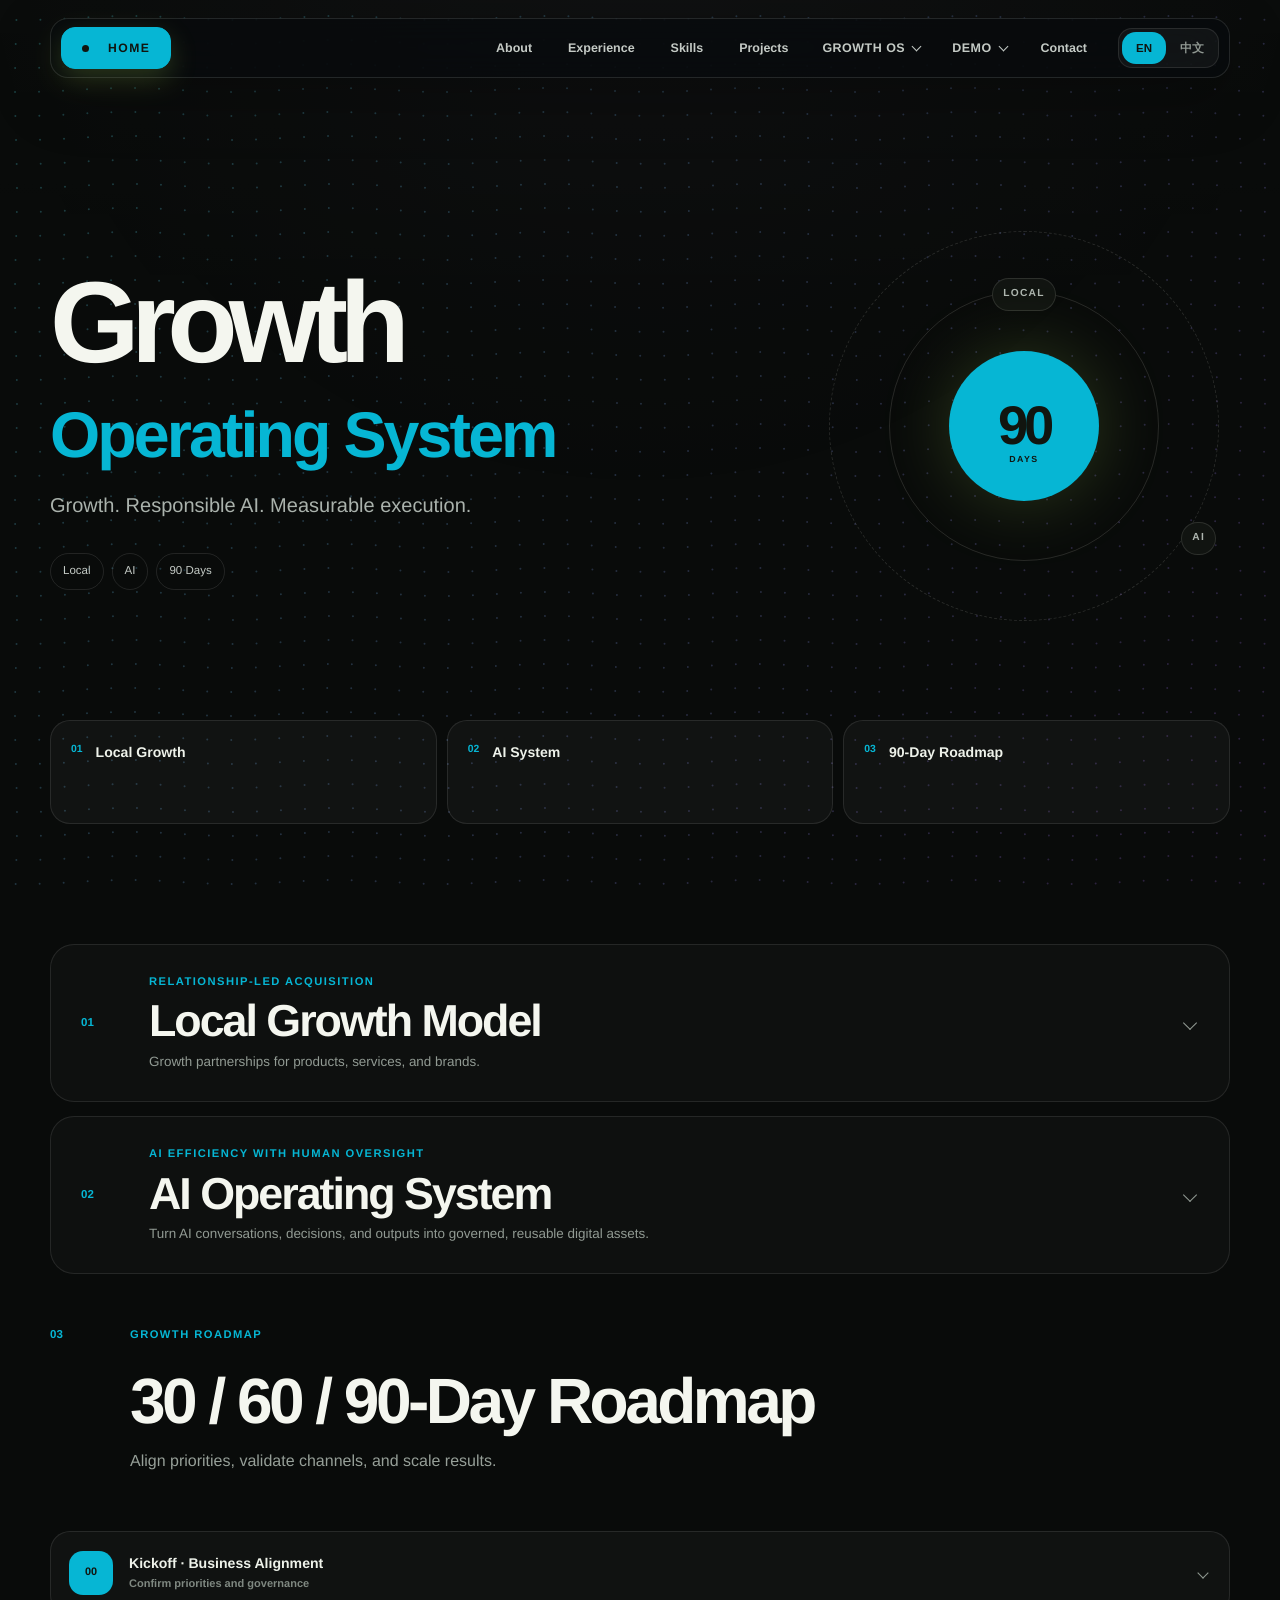
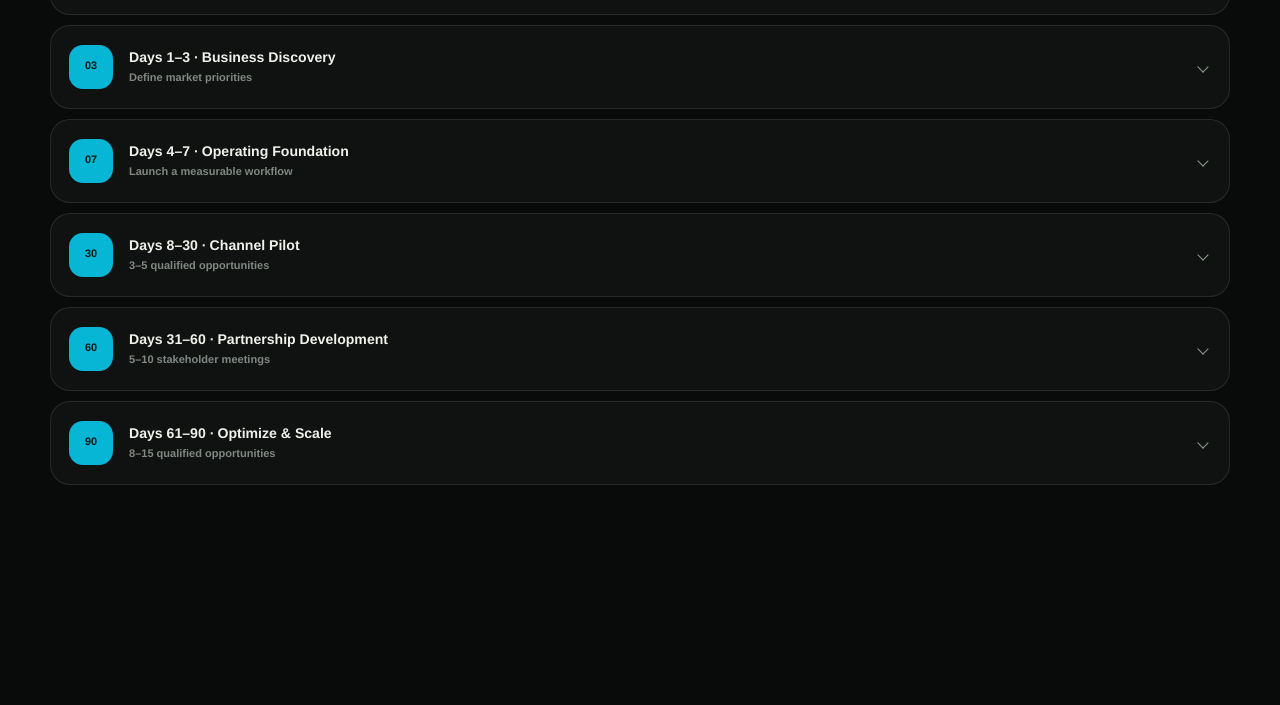
==== commit dd5e0827: "2026-07-03 15:16:33 改动：修复双列网格自动拉伸问题；展开左侧卡片时，右侧卡片保持关闭高度。 手动验证：分别点击左右两列卡片 改动：新增“数字资产管理”，覆盖聊天记录、提示词、关键决" ====
--- a/growth-playbook.html
+++ b/growth-playbook.html
@@ -4,9 +4,9 @@
   <meta charset="UTF-8">
   <meta name="viewport" content="width=device-width, initial-scale=1.0">
   <title>Growth Operating System | Yury Li</title>
-  <meta name="description" content="Yury Li's practical local growth model, AI operating system, and 30/60/90-day execution roadmap.">
+  <meta name="description" content="Yury Li's practical local growth model, AI operating system, digital asset governance, and 30/60/90-day execution roadmap.">
   <meta property="og:title" content="Growth Operating System | Yury Li">
-  <meta property="og:description" content="A practical playbook for local partnerships, AI-assisted operations, and measurable 90-day execution.">
+  <meta property="og:description" content="A practical playbook for local partnerships, AI-assisted operations, digital asset governance, and measurable 90-day execution.">
   <meta property="og:type" content="article">
   <link rel="stylesheet" href="styles.css">
 </head>
@@ -42,9 +42,8 @@
   <main class="growth-main" data-no-i18n>
     <section class="growth-hero">
       <div class="growth-hero-copy">
-        <p class="eyebrow"><span class="lang-en">Personal growth playbook</span><span class="lang-zh">个人增长打法</span></p>
         <h1>Growth<br><span>Operating System</span></h1>
-        <p><span class="lang-en">A system for local partnerships, responsible AI, and measurable 90-day execution.</span><span class="lang-zh">一套聚焦本地合作、负责任使用 AI 与 90 天量化执行的系统。</span></p>
+        <p><span class="lang-en">Growth. Responsible AI. Measurable execution.</span><span class="lang-zh">增长、规范应用 AI、量化执行成果。</span></p>
         <div class="growth-hero-tags" aria-label="Playbook topics"><span>Local</span><span>AI</span><span>90 Days</span></div>
       </div>
       <div class="growth-hero-visual" aria-hidden="true">
@@ -55,46 +54,47 @@
     </section>
 
     <nav class="growth-index" aria-label="On this page">
-      <a href="#local-growth"><span>01</span><span class="lang-en">Local Growth</span><span class="lang-zh">本地增长</span><small><span class="lang-en">Partnership channels</span><span class="lang-zh">合作渠道</span></small></a>
-      <a href="#ai-system"><span>02</span><span class="lang-en">AI System</span><span class="lang-zh">AI 系统</span><small><span class="lang-en">Tools and controls</span><span class="lang-zh">工具与风控</span></small></a>
-      <a href="#roadmap"><span>03</span><span class="lang-en">90-Day Roadmap</span><span class="lang-zh">90 天路线图</span><small><span class="lang-en">Phased execution</span><span class="lang-zh">分阶段执行</span></small></a>
+      <a href="#local-growth"><span>01</span><span class="lang-en">Local Growth</span><span class="lang-zh">本地增长</span></a>
+      <a href="#ai-system"><span>02</span><span class="lang-en">AI System</span><span class="lang-zh">AI 系统</span></a>
+      <a href="#roadmap"><span>03</span><span class="lang-en">90-Day Roadmap</span><span class="lang-zh">90 天路线图</span></a>
     </nav>
 
-    <section class="growth-section" id="local-growth">
-      <div class="growth-section-heading"><span class="growth-section-number">01</span><div><p class="eyebrow"><span class="lang-en">Relationship-led acquisition</span><span class="lang-zh">关系驱动获客</span></p><h2><span class="lang-en">Local Growth Model</span><span class="lang-zh">本地增长打法</span></h2><p><span class="lang-en">Turn trusted local relationships into a repeatable pipeline.</span><span class="lang-zh">把可信赖的本地关系转化为可重复的获客渠道。</span></p></div></div>
+    <details class="growth-section growth-system" id="local-growth">
+      <summary class="growth-system-summary"><span class="growth-section-number">01</span><span class="growth-system-copy"><span class="eyebrow"><span class="lang-en">Relationship-led acquisition</span><span class="lang-zh">关系驱动获客</span></span><strong class="growth-system-title"><span class="lang-en">Local Growth Model</span><span class="lang-zh">本地增长打法</span></strong><span class="growth-system-description"><span class="lang-en">Growth partnerships for products, services, and brands.</span><span class="lang-zh">面向产品、服务与品牌的合作增长模型。</span></span></span></summary>
       <div class="growth-accordion-grid">
-        <details class="growth-accordion"><summary><span class="use-icon">01</span><span><strong><span class="lang-en">Buyer & Seller Referrals</span><span class="lang-zh">买卖客户转介绍</span></strong><small><span class="lang-en">1–3 opportunities</span><span class="lang-zh">1–3 个转介绍机会</span></small></span></summary><div class="growth-detail-grid"><p><b><span class="lang-en">Target</span><span class="lang-zh">对象</span></b><span class="lang-en">Professionals serving buyers and sellers.</span><span class="lang-zh">服务买家与卖家的专业人士。</span></p><p><b><span class="lang-en">Value</span><span class="lang-zh">价值</span></b><span class="lang-en">Reliable pre-sale and post-purchase support.</span><span class="lang-zh">提供可靠的售前维修与购后服务支持。</span></p><p><b><span class="lang-en">Action</span><span class="lang-zh">行动</span></b><span class="lang-en">Build a list; introduce by email and phone; nurture monthly.</span><span class="lang-zh">建立名单，以邮件和电话介绍，并每月维护关系。</span></p></div></details>
-        <details class="growth-accordion"><summary><span class="use-icon">02</span><span><strong><span class="lang-en">Property Operators</span><span class="lang-zh">物业运营方</span></strong><small><span class="lang-en">1–3 vendor lists</span><span class="lang-zh">进入 1–3 份供应商名单</span></small></span></summary><div class="growth-detail-grid"><p><b><span class="lang-en">Target</span><span class="lang-zh">对象</span></b><span class="lang-en">Residential and small commercial operators.</span><span class="lang-zh">住宅及小型商业物业运营方。</span></p><p><b><span class="lang-en">Value</span><span class="lang-zh">价值</span></b><span class="lang-en">Fast response, clear quotes, and turnover support.</span><span class="lang-zh">快速响应、清晰报价与交接维护支持。</span></p><p><b><span class="lang-en">Action</span><span class="lang-zh">行动</span></b><span class="lang-en">Request vendor-list access; send a service sheet; follow up monthly.</span><span class="lang-zh">申请加入供应商名单，发送服务简介并每月跟进。</span></p></div></details>
-        <details class="growth-accordion"><summary><span class="use-icon">03</span><span><strong><span class="lang-en">Suppliers</span><span class="lang-zh">供应商伙伴</span></strong><small><span class="lang-en">10–20 warm contacts</span><span class="lang-zh">10–20 个有效联系人</span></small></span></summary><div class="growth-detail-grid"><p><b><span class="lang-en">Target</span><span class="lang-zh">对象</span></b><span class="lang-en">Material, product, and service providers.</span><span class="lang-zh">材料、产品与服务供应商。</span></p><p><b><span class="lang-en">Value</span><span class="lang-zh">价值</span></b><span class="lang-en">Mutual referrals for customers needing trusted service.</span><span class="lang-zh">为需要可靠服务的客户建立双向转介绍。</span></p><p><b><span class="lang-en">Action</span><span class="lang-zh">行动</span></b><span class="lang-en">Visit weekly; leave a one-page introduction.</span><span class="lang-zh">每周拜访，并留下单页服务简介。</span></p></div></details>
-        <details class="growth-accordion"><summary><span class="use-icon">04</span><span><strong><span class="lang-en">Specialists</span><span class="lang-zh">专业合作伙伴</span></strong><small><span class="lang-en">2–5 conversations</span><span class="lang-zh">2–5 次合作沟通</span></small></span></summary><div class="growth-detail-grid"><p><b><span class="lang-en">Target</span><span class="lang-zh">对象</span></b><span class="lang-en">Designers, consultants, and niche professionals.</span><span class="lang-zh">设计师、顾问与细分领域专业人士。</span></p><p><b><span class="lang-en">Value</span><span class="lang-zh">价值</span></b><span class="lang-en">Reliable execution for plans that need delivery support.</span><span class="lang-zh">为需要落地支持的方案提供可靠执行。</span></p><p><b><span class="lang-en">Action</span><span class="lang-zh">行动</span></b><span class="lang-en">Share capabilities and discuss delivery gaps.</span><span class="lang-zh">分享能力简介并了解项目落地难点。</span></p></div></details>
-        <details class="growth-accordion"><summary><span class="use-icon">05</span><span><strong><span class="lang-en">Inspectors & Advisors</span><span class="lang-zh">验房师与顾问</span></strong><small><span class="lang-en">1–3 warm referrals</span><span class="lang-zh">1–3 个有效转介绍</span></small></span></summary><div class="growth-detail-grid"><p><b><span class="lang-en">Target</span><span class="lang-zh">对象</span></b><span class="lang-en">Inspection, advisory, and client-service professionals.</span><span class="lang-zh">验房、咨询及客户服务专业人士。</span></p><p><b><span class="lang-en">Value</span><span class="lang-zh">价值</span></b><span class="lang-en">Convert report findings into practical service support.</span><span class="lang-zh">把报告发现转化为可执行的服务支持。</span></p><p><b><span class="lang-en">Action</span><span class="lang-zh">行动</span></b><span class="lang-en">Introduce the support model and referral sheet.</span><span class="lang-zh">介绍服务支持模式并提供转介绍说明。</span></p></div></details>
-        <details class="growth-accordion"><summary><span class="use-icon">06</span><span><strong><span class="lang-en">Finance & Insurance</span><span class="lang-zh">金融与保险伙伴</span></strong><small><span class="lang-en">1–2 talks / month</span><span class="lang-zh">每月 1–2 次转介绍沟通</span></small></span></summary><div class="growth-detail-grid"><p><b><span class="lang-en">Target</span><span class="lang-zh">对象</span></b><span class="lang-en">Finance, insurance, lending, and planning professionals.</span><span class="lang-zh">金融、保险、贷款及规划专业人士。</span></p><p><b><span class="lang-en">Value</span><span class="lang-zh">价值</span></b><span class="lang-en">Estimate and service support after a trigger event.</span><span class="lang-zh">在关键事件后提供估价与服务支持。</span></p><p><b><span class="lang-en">Action</span><span class="lang-zh">行动</span></b><span class="lang-en">Share a one-pager and discuss relevant client scenarios.</span><span class="lang-zh">发送单页简介并讨论适用的客户情境。</span></p></div></details>
+        <details class="growth-accordion"><summary><span class="use-icon">01</span><span><strong><span class="lang-en">Customer Referral Network</span><span class="lang-zh">客户转介绍网络</span></strong><small><span class="lang-en">1–3 qualified referrals</span><span class="lang-zh">获得 1–3 个有效转介绍</span></small></span></summary><div class="growth-detail-grid"><p><b><span class="lang-en">Target</span><span class="lang-zh">对象</span></b><span class="lang-en">Existing customers, brand advocates, and client-facing professionals.</span><span class="lang-zh">现有客户、品牌支持者及直接服务客户的专业人士。</span></p><p><b><span class="lang-en">Value</span><span class="lang-zh">价值</span></b><span class="lang-en">Trusted introductions shorten the path to purchase.</span><span class="lang-zh">借助信任背书，缩短潜在客户的决策路径。</span></p><p><b><span class="lang-en">Action</span><span class="lang-zh">行动</span></b><span class="lang-en">Create referral touchpoints and nurture advocates monthly.</span><span class="lang-zh">设计转介绍触点，并按月维护核心推荐关系。</span></p></div></details>
+        <details class="growth-accordion"><summary><span class="use-icon">02</span><span><strong><span class="lang-en">Channel & Distribution Partners</span><span class="lang-zh">渠道与分销伙伴</span></strong><small><span class="lang-en">1–3 partner pilots</span><span class="lang-zh">启动 1–3 个渠道试点</span></small></span></summary><div class="growth-detail-grid"><p><b><span class="lang-en">Target</span><span class="lang-zh">对象</span></b><span class="lang-en">Retailers, distributors, resellers, and platform operators.</span><span class="lang-zh">零售商、分销商、经销商及平台运营方。</span></p><p><b><span class="lang-en">Value</span><span class="lang-zh">价值</span></b><span class="lang-en">Clear positioning, campaign support, and sales enablement.</span><span class="lang-zh">提供清晰定位、营销活动支持与销售赋能。</span></p><p><b><span class="lang-en">Action</span><span class="lang-zh">行动</span></b><span class="lang-en">Prioritize channels, share a partner deck, and follow up monthly.</span><span class="lang-zh">筛选重点渠道，提供合作方案，并按月推进。</span></p></div></details>
+        <details class="growth-accordion"><summary><span class="use-icon">03</span><span><strong><span class="lang-en">Ecosystem Partners</span><span class="lang-zh">生态合作伙伴</span></strong><small><span class="lang-en">10–20 warm contacts</span><span class="lang-zh">建立 10–20 个有效联系</span></small></span></summary><div class="growth-detail-grid"><p><b><span class="lang-en">Target</span><span class="lang-zh">对象</span></b><span class="lang-en">Suppliers, service providers, technology, and platform partners.</span><span class="lang-zh">供应商、服务商、技术伙伴与平台伙伴。</span></p><p><b><span class="lang-en">Value</span><span class="lang-zh">价值</span></b><span class="lang-en">Mutual referrals, shared audiences, and co-marketing opportunities.</span><span class="lang-zh">形成双向转介绍、受众共享与联合营销机会。</span></p><p><b><span class="lang-en">Action</span><span class="lang-zh">行动</span></b><span class="lang-en">Map complementary partners and propose a simple joint activity.</span><span class="lang-zh">梳理互补型伙伴，并提出简单可执行的联合活动。</span></p></div></details>
+        <details class="growth-accordion"><summary><span class="use-icon">04</span><span><strong><span class="lang-en">Specialist Partners</span><span class="lang-zh">专业合作伙伴</span></strong><small><span class="lang-en">2–5 partnership discussions</span><span class="lang-zh">促成 2–5 次合作洽谈</span></small></span></summary><div class="growth-detail-grid"><p><b><span class="lang-en">Target</span><span class="lang-zh">对象</span></b><span class="lang-en">Designers, consultants, creators, agencies, and niche experts.</span><span class="lang-zh">设计师、顾问、内容创作者、代理机构及细分领域专家。</span></p><p><b><span class="lang-en">Value</span><span class="lang-zh">价值</span></b><span class="lang-en">Complementary expertise across strategy, content, and execution.</span><span class="lang-zh">在策略、内容与执行层面形成能力互补。</span></p><p><b><span class="lang-en">Action</span><span class="lang-zh">行动</span></b><span class="lang-en">Share capabilities and identify clear collaboration gaps.</span><span class="lang-zh">展示专业能力，并识别明确的合作切入点。</span></p></div></details>
+        <details class="growth-accordion"><summary><span class="use-icon">05</span><span><strong><span class="lang-en">Industry & Professional Networks</span><span class="lang-zh">行业与专业网络</span></strong><small><span class="lang-en">1–3 warm introductions</span><span class="lang-zh">获得 1–3 个有效引荐</span></small></span></summary><div class="growth-detail-grid"><p><b><span class="lang-en">Target</span><span class="lang-zh">对象</span></b><span class="lang-en">Associations, business communities, and professional networks.</span><span class="lang-zh">行业协会、商业社群与专业人士网络。</span></p><p><b><span class="lang-en">Value</span><span class="lang-zh">价值</span></b><span class="lang-en">Shared credibility and access to relevant audiences.</span><span class="lang-zh">借助共同信誉，触达更精准的潜在受众。</span></p><p><b><span class="lang-en">Action</span><span class="lang-zh">行动</span></b><span class="lang-en">Contribute useful insight before requesting introductions.</span><span class="lang-zh">先提供有价值的行业内容，再争取合作引荐。</span></p></div></details>
+        <details class="growth-accordion"><summary><span class="use-icon">06</span><span><strong><span class="lang-en">Strategic & Adjacent Partners</span><span class="lang-zh">战略与跨界伙伴</span></strong><small><span class="lang-en">1–2 discussions / month</span><span class="lang-zh">每月开展 1–2 次合作洽谈</span></small></span></summary><div class="growth-detail-grid"><p><b><span class="lang-en">Target</span><span class="lang-zh">对象</span></b><span class="lang-en">Businesses serving the same audience with complementary offers.</span><span class="lang-zh">服务相同客群、产品或服务互补的企业。</span></p><p><b><span class="lang-en">Value</span><span class="lang-zh">价值</span></b><span class="lang-en">Joint campaigns, bundled value, and reciprocal referrals.</span><span class="lang-zh">开展联合营销、组合权益与双向转介绍。</span></p><p><b><span class="lang-en">Action</span><span class="lang-zh">行动</span></b><span class="lang-en">Propose one specific audience or campaign opportunity.</span><span class="lang-zh">围绕具体客群或营销场景提出合作方案。</span></p></div></details>
         <details class="growth-accordion"><summary><span class="use-icon">07</span><span><strong><span class="lang-en">Events & Trade Shows</span><span class="lang-zh">活动与行业展会</span></strong><small><span class="lang-en">15–50 contacts / event</span><span class="lang-zh">每场获取 15–50 个联系人</span></small></span></summary><div class="growth-detail-grid"><p><b><span class="lang-en">Target</span><span class="lang-zh">对象</span></b><span class="lang-en">Local customers and industry professionals.</span><span class="lang-zh">本地客户与行业人士。</span></p><p><b><span class="lang-en">Value</span><span class="lang-zh">价值</span></b><span class="lang-en">Face-to-face trust and structured lead capture.</span><span class="lang-zh">通过面对面沟通建立信任并系统收集线索。</span></p><p><b><span class="lang-en">Action</span><span class="lang-zh">行动</span></b><span class="lang-en">Use a QR lead form and prompt follow-up.</span><span class="lang-zh">使用二维码线索表单并及时跟进。</span></p></div></details>
       </div>
-    </section>
+    </details>
 
-    <section class="growth-section" id="ai-system">
-      <div class="growth-section-heading"><span class="growth-section-number">02</span><div><p class="eyebrow"><span class="lang-en">Human-reviewed acceleration</span><span class="lang-zh">人工审核的效率提升</span></p><h2><span class="lang-en">AI Operating System</span><span class="lang-zh">AI 使用系统</span></h2><p><span class="lang-en">Use AI for speed and structure; keep facts, privacy, and approval under human control.</span><span class="lang-zh">用 AI 提升速度与结构化能力，事实、隐私与发布审批始终由人工把关。</span></p></div></div>
+    <details class="growth-section growth-system" id="ai-system">
+      <summary class="growth-system-summary"><span class="growth-section-number">02</span><span class="growth-system-copy"><span class="eyebrow"><span class="lang-en">AI efficiency with human oversight</span><span class="lang-zh">人工把关，AI 提效</span></span><strong class="growth-system-title"><span class="lang-en">AI Operating System</span><span class="lang-zh">AI 使用系统</span></strong><span class="growth-system-description"><span class="lang-en">Turn AI conversations, decisions, and outputs into governed, reusable digital assets.</span><span class="lang-zh">将 AI 对话、关键决策与成果沉淀为可管理、可复用的数字资产。</span></span></span></summary>
       <div class="growth-accordion-grid">
-        <details class="growth-accordion"><summary><span class="use-icon">⌕</span><span><strong><span class="lang-en">Market Research</span><span class="lang-zh">市场研究</span></strong><small>ChatGPT + web notes</small></span></summary><div class="growth-detail-grid"><p><b><span class="lang-en">Input</span><span class="lang-zh">输入</span></b><span class="lang-en">Competitor pages, reviews, services, events.</span><span class="lang-zh">竞品页面、评价、服务与活动信息。</span></p><p><b><span class="lang-en">Output</span><span class="lang-zh">输出</span></b><span class="lang-en">Pain points, opportunities, and messaging.</span><span class="lang-zh">痛点、机会与信息表达建议。</span></p><p><b><span class="lang-en">Control</span><span class="lang-zh">风控</span></b><span class="lang-en">Verify facts; never copy competitors.</span><span class="lang-zh">人工核实事实，不复制竞品内容。</span></p></div></details>
-        <details class="growth-accordion"><summary><span class="use-icon">↗</span><span><strong><span class="lang-en">Outreach Scripts</span><span class="lang-zh">拓客话术</span></strong><small>ChatGPT</small></span></summary><div class="growth-detail-grid"><p><b><span class="lang-en">Input</span><span class="lang-zh">输入</span></b><span class="lang-en">Audience, service, tone, CTA.</span><span class="lang-zh">目标人群、服务、语气与行动指令。</span></p><p><b><span class="lang-en">Output</span><span class="lang-zh">输出</span></b><span class="lang-en">Email, call script, and introduction.</span><span class="lang-zh">邮件、电话话术与介绍信息。</span></p><p><b><span class="lang-en">Control</span><span class="lang-zh">风控</span></b><span class="lang-en">Follow privacy rules and provide opt-out.</span><span class="lang-zh">遵守隐私与邮件法规，并提供退订方式。</span></p></div></details>
-        <details class="growth-accordion"><summary><span class="use-icon">▣</span><span><strong><span class="lang-en">Case Studies</span><span class="lang-zh">项目案例</span></strong><small>ChatGPT</small></span></summary><div class="growth-detail-grid"><p><b><span class="lang-en">Input</span><span class="lang-zh">输入</span></b><span class="lang-en">Approved photos and project notes.</span><span class="lang-zh">经批准的照片与项目记录。</span></p><p><b><span class="lang-en">Output</span><span class="lang-zh">输出</span></b><span class="lang-en">Bilingual case study and social copy.</span><span class="lang-zh">双语案例与社交媒体文案。</span></p><p><b><span class="lang-en">Control</span><span class="lang-zh">风控</span></b><span class="lang-en">Remove private details; verify claims.</span><span class="lang-zh">删除隐私信息并核实所有表述。</span></p></div></details>
-        <details class="growth-accordion"><summary><span class="use-icon">◎</span><span><strong><span class="lang-en">Lead Summary</span><span class="lang-zh">线索摘要</span></strong><small>ChatGPT</small></span></summary><div class="growth-detail-grid"><p><b><span class="lang-en">Input</span><span class="lang-zh">输入</span></b><span class="lang-en">Project type, area, timeline, notes.</span><span class="lang-zh">项目类型、区域、时间与备注。</span></p><p><b><span class="lang-en">Output</span><span class="lang-zh">输出</span></b><span class="lang-en">Summary, missing data, next questions.</span><span class="lang-zh">摘要、缺失信息与后续问题。</span></p><p><b><span class="lang-en">Control</span><span class="lang-zh">风控</span></b><span class="lang-en">Redact contact, address, and quote data.</span><span class="lang-zh">隐藏联系方式、地址与报价数据。</span></p></div></details>
-        <details class="growth-accordion"><summary><span class="use-icon">≡</span><span><strong><span class="lang-en">CRM Cleanup</span><span class="lang-zh">CRM 清理</span></strong><small>Codex + Sheets</small></span></summary><div class="growth-detail-grid"><p><b><span class="lang-en">Input</span><span class="lang-zh">输入</span></b><span class="lang-en">Contacts and status data.</span><span class="lang-zh">联系人与状态数据。</span></p><p><b><span class="lang-en">Output</span><span class="lang-zh">输出</span></b><span class="lang-en">Deduped records and follow-up list.</span><span class="lang-zh">去重记录与今日跟进清单。</span></p><p><b><span class="lang-en">Control</span><span class="lang-zh">风控</span></b><span class="lang-en">Use only approved, trusted tools.</span><span class="lang-zh">仅使用获批且可信的工具。</span></p></div></details>
-        <details class="growth-accordion"><summary><span class="use-icon">▥</span><span><strong><span class="lang-en">Weekly Report</span><span class="lang-zh">周报</span></strong><small>ChatGPT + Sheets</small></span></summary><div class="growth-detail-grid"><p><b><span class="lang-en">Input</span><span class="lang-zh">输入</span></b><span class="lang-en">CRM activity, meetings, and blockers.</span><span class="lang-zh">CRM 活动、会议与阻碍事项。</span></p><p><b><span class="lang-en">Output</span><span class="lang-zh">输出</span></b><span class="lang-en">Weekly results and next actions.</span><span class="lang-zh">本周结果与下周行动。</span></p><p><b><span class="lang-en">Control</span><span class="lang-zh">风控</span></b><span class="lang-en">Use CRM numbers; never exaggerate.</span><span class="lang-zh">只使用 CRM 数据，不夸大结果。</span></p></div></details>
-        <details class="growth-accordion"><summary><span class="use-icon">◇</span><span><strong><span class="lang-en">Page Optimization</span><span class="lang-zh">页面优化</span></strong><small>ChatGPT</small></span></summary><div class="growth-detail-grid"><p><b><span class="lang-en">Input</span><span class="lang-zh">输入</span></b><span class="lang-en">Services, FAQs, cases, images, CTA.</span><span class="lang-zh">服务、常见问题、案例、图片与行动指令。</span></p><p><b><span class="lang-en">Output</span><span class="lang-zh">输出</span></b><span class="lang-en">Page copy, SEO, alt text, forms.</span><span class="lang-zh">页面文案、SEO、替代文本与表单。</span></p><p><b><span class="lang-en">Control</span><span class="lang-zh">风控</span></b><span class="lang-en">Publish only after approval.</span><span class="lang-zh">仅在审批后发布。</span></p></div></details>
+        <details class="growth-accordion"><summary><span class="use-icon">DB</span><span><strong><span class="lang-en">Digital Assets</span><span class="lang-zh">数字资产管理</span></strong><small><span class="lang-en">Capture · backup · reuse</span><span class="lang-zh">沉淀 · 备份 · 复用</span></small></span></summary><div class="growth-detail-grid"><p><b><span class="lang-en">Input</span><span class="lang-zh">沉淀内容</span></b><span class="lang-en">Work-related conversations, prompts, decisions, research, and approved outputs.</span><span class="lang-zh">与工作相关的聊天记录、提示词、关键决策、研究资料与获批成果。</span></p><p><b><span class="lang-en">Output</span><span class="lang-zh">知识体系</span></b><span class="lang-en">Searchable archive, versioned knowledge base, and reusable templates.</span><span class="lang-zh">建立可检索的档案、具备版本管理的知识库与可复用模板。</span></p><p><b><span class="lang-en">Control</span><span class="lang-zh">治理原则</span></b><span class="lang-en">Classify sensitive data; use approved storage; apply 3-2-1 backups.</span><span class="lang-zh">按敏感等级分类，仅使用获批存储，并落实三份副本、两种介质、一份异地备份。</span></p></div></details>
+        <details class="growth-accordion"><summary><span class="use-icon">⌕</span><span><strong><span class="lang-en">Market Research</span><span class="lang-zh">市场研究</span></strong><small>ChatGPT + web notes</small></span></summary><div class="growth-detail-grid"><p><b><span class="lang-en">Input</span><span class="lang-zh">输入</span></b><span class="lang-en">Competitor pages, reviews, services, events.</span><span class="lang-zh">竞品页面、客户评价、服务内容与活动信息。</span></p><p><b><span class="lang-en">Output</span><span class="lang-zh">输出</span></b><span class="lang-en">Pain points, opportunities, and messaging.</span><span class="lang-zh">客户痛点、市场机会与沟通策略建议。</span></p><p><b><span class="lang-en">Control</span><span class="lang-zh">风控</span></b><span class="lang-en">Verify facts; never copy competitors.</span><span class="lang-zh">所有事实均需人工核实，不复制竞品内容。</span></p></div></details>
+        <details class="growth-accordion"><summary><span class="use-icon">↗</span><span><strong><span class="lang-en">Outreach Scripts</span><span class="lang-zh">拓客话术</span></strong><small>ChatGPT</small></span></summary><div class="growth-detail-grid"><p><b><span class="lang-en">Input</span><span class="lang-zh">输入</span></b><span class="lang-en">Audience, service, tone, CTA.</span><span class="lang-zh">目标客群、服务内容、沟通语气与行动号召。</span></p><p><b><span class="lang-en">Output</span><span class="lang-zh">输出</span></b><span class="lang-en">Email, call script, and introduction.</span><span class="lang-zh">开发邮件、电话话术与简短介绍信息。</span></p><p><b><span class="lang-en">Control</span><span class="lang-zh">风控</span></b><span class="lang-en">Follow privacy rules and provide opt-out.</span><span class="lang-zh">遵守适用的隐私及邮件法规，并提供退订方式。</span></p></div></details>
+        <details class="growth-accordion"><summary><span class="use-icon">▣</span><span><strong><span class="lang-en">Case Studies</span><span class="lang-zh">项目案例</span></strong><small>ChatGPT</small></span></summary><div class="growth-detail-grid"><p><b><span class="lang-en">Input</span><span class="lang-zh">输入</span></b><span class="lang-en">Approved photos and project notes.</span><span class="lang-zh">经授权使用的项目照片与项目记录。</span></p><p><b><span class="lang-en">Output</span><span class="lang-zh">输出</span></b><span class="lang-en">Bilingual case study and social copy.</span><span class="lang-zh">双语项目案例与社交媒体文案。</span></p><p><b><span class="lang-en">Control</span><span class="lang-zh">风控</span></b><span class="lang-en">Remove private details; verify claims.</span><span class="lang-zh">删除敏感信息，并逐项核实对外表述。</span></p></div></details>
+        <details class="growth-accordion"><summary><span class="use-icon">◎</span><span><strong><span class="lang-en">Lead Summary</span><span class="lang-zh">线索摘要</span></strong><small>ChatGPT</small></span></summary><div class="growth-detail-grid"><p><b><span class="lang-en">Input</span><span class="lang-zh">输入</span></b><span class="lang-en">Project type, area, timeline, notes.</span><span class="lang-zh">项目类型、服务区域、时间安排与沟通备注。</span></p><p><b><span class="lang-en">Output</span><span class="lang-zh">输出</span></b><span class="lang-en">Summary, missing data, next questions.</span><span class="lang-zh">线索摘要、待补信息与后续沟通问题。</span></p><p><b><span class="lang-en">Control</span><span class="lang-zh">风控</span></b><span class="lang-en">Redact contact, address, and quote data.</span><span class="lang-zh">对联系方式、地址和报价数据进行脱敏处理。</span></p></div></details>
+        <details class="growth-accordion"><summary><span class="use-icon">≡</span><span><strong><span class="lang-en">CRM Cleanup</span><span class="lang-zh">CRM 数据整理</span></strong><small>Codex + Sheets</small></span></summary><div class="growth-detail-grid"><p><b><span class="lang-en">Input</span><span class="lang-zh">输入</span></b><span class="lang-en">Contacts and status data.</span><span class="lang-zh">联系人资料与跟进状态数据。</span></p><p><b><span class="lang-en">Output</span><span class="lang-zh">输出</span></b><span class="lang-en">Deduped records and follow-up list.</span><span class="lang-zh">去重后的客户记录与当日跟进清单。</span></p><p><b><span class="lang-en">Control</span><span class="lang-zh">风控</span></b><span class="lang-en">Use only approved, trusted tools.</span><span class="lang-zh">仅使用公司批准且可信的工具处理数据。</span></p></div></details>
+        <details class="growth-accordion"><summary><span class="use-icon">▥</span><span><strong><span class="lang-en">Weekly Report</span><span class="lang-zh">业务周报</span></strong><small>ChatGPT + Sheets</small></span></summary><div class="growth-detail-grid"><p><b><span class="lang-en">Input</span><span class="lang-zh">输入</span></b><span class="lang-en">CRM activity, meetings, and blockers.</span><span class="lang-zh">CRM 活动数据、会议记录与待解决事项。</span></p><p><b><span class="lang-en">Output</span><span class="lang-zh">输出</span></b><span class="lang-en">Weekly results and next actions.</span><span class="lang-zh">本周成果、主要问题与下周行动计划。</span></p><p><b><span class="lang-en">Control</span><span class="lang-zh">风控</span></b><span class="lang-en">Use CRM numbers; never exaggerate.</span><span class="lang-zh">所有数字均以 CRM 记录为准，不夸大成果。</span></p></div></details>
+        <details class="growth-accordion"><summary><span class="use-icon">◇</span><span><strong><span class="lang-en">Page Optimization</span><span class="lang-zh">页面优化</span></strong><small>ChatGPT</small></span></summary><div class="growth-detail-grid"><p><b><span class="lang-en">Input</span><span class="lang-zh">输入</span></b><span class="lang-en">Services, FAQs, cases, images, CTA.</span><span class="lang-zh">服务内容、常见问题、项目案例、图片与行动号召。</span></p><p><b><span class="lang-en">Output</span><span class="lang-zh">输出</span></b><span class="lang-en">Page copy, SEO, alt text, forms.</span><span class="lang-zh">页面文案、SEO 信息、图片替代文本与表单内容。</span></p><p><b><span class="lang-en">Control</span><span class="lang-zh">风控</span></b><span class="lang-en">Publish only after approval.</span><span class="lang-zh">所有内容须经审批后方可发布。</span></p></div></details>
       </div>
-    </section>
+    </details>
 
     <section class="growth-section" id="roadmap">
-      <div class="growth-section-heading"><span class="growth-section-number">03</span><div><p class="eyebrow"><span class="lang-en">From preparation to proof</span><span class="lang-zh">从准备到结果验证</span></p><h2><span class="lang-en">30 / 60 / 90-Day Roadmap</span><span class="lang-zh">30 / 60 / 90 天路线图</span></h2><p><span class="lang-en">Clarify scope, test small batches, then scale proven channels.</span><span class="lang-zh">先明确职责范围，小批量测试，再放大已验证的渠道。</span></p></div></div>
+      <div class="growth-section-heading"><span class="growth-section-number">03</span><div><p class="eyebrow"><span class="lang-en">Growth roadmap</span><span class="lang-zh">增长路线图</span></p><h2><span class="lang-en">30 / 60 / 90-Day Roadmap</span><span class="lang-zh">30 / 60 / 90 天路线图</span></h2><p><span class="lang-en">Align priorities, validate channels, and scale results.</span><span class="lang-zh">统一业务重点，验证有效渠道，并逐步扩大成果。</span></p></div></div>
       <div class="growth-accordion-grid roadmap-accordion-grid">
-        <details class="growth-accordion"><summary><span class="use-icon">PRE</span><span><strong><span class="lang-en">Before Day 1 · Prepare</span><span class="lang-zh">入职前 · 准备</span></strong><small><span class="lang-en">Clarify pay and scope</span><span class="lang-zh">明确薪酬与职责</span></small></span></summary><div class="growth-detail-grid"><p><b><span class="lang-en">Action</span><span class="lang-zh">行动</span></b><span class="lang-en">Prepare the role plan, CRM sample, and negotiation questions.</span><span class="lang-zh">准备岗位计划、CRM 样例与谈判问题。</span></p><p><b><span class="lang-en">Deliverable</span><span class="lang-zh">交付物</span></b><span class="lang-en">90-day plan and negotiation script.</span><span class="lang-zh">90 天计划与谈判话术。</span></p></div></details>
-        <details class="growth-accordion"><summary><span class="use-icon">03</span><span><strong><span class="lang-en">Days 1–3 · Discover</span><span class="lang-zh">第 1–3 天 · 调研</span></strong><small><span class="lang-en">Identify priority services</span><span class="lang-zh">确认重点服务</span></small></span></summary><div class="growth-detail-grid"><p><b><span class="lang-en">Action</span><span class="lang-zh">行动</span></b><span class="lang-en">Map services, ideal clients, leads, sales process, and approval rules.</span><span class="lang-zh">梳理服务、理想客户、历史线索、销售流程与审批规则。</span></p><p><b><span class="lang-en">Deliverable</span><span class="lang-zh">交付物</span></b><span class="lang-en">Discovery notes and service map.</span><span class="lang-zh">调研记录与服务地图。</span></p></div></details>
-        <details class="growth-accordion"><summary><span class="use-icon">07</span><span><strong><span class="lang-en">Days 4–7 · Build</span><span class="lang-zh">第 4–7 天 · 搭建</span></strong><small><span class="lang-en">Start trackable outreach</span><span class="lang-zh">启动可追踪拓客</span></small></span></summary><div class="growth-detail-grid"><p><b><span class="lang-en">Action</span><span class="lang-zh">行动</span></b><span class="lang-en">Create the CRM, service list, and partner scripts.</span><span class="lang-zh">建立 CRM、服务清单与合作伙伴话术。</span></p><p><b><span class="lang-en">Deliverable</span><span class="lang-zh">交付物</span></b><span class="lang-en">Lead tracker, three templates, report format.</span><span class="lang-zh">线索追踪表、3 份模板与报告格式。</span></p></div></details>
-        <details class="growth-accordion"><summary><span class="use-icon">30</span><span><strong><span class="lang-en">Days 8–30 · Test</span><span class="lang-zh">第 8–30 天 · 测试</span></strong><small><span class="lang-en">3–5 opportunities</span><span class="lang-zh">3–5 个机会</span></small></span></summary><div class="growth-detail-grid"><p><b><span class="lang-en">Action</span><span class="lang-zh">行动</span></b><span class="lang-en">Add contacts weekly; outreach in small batches; visit and follow up.</span><span class="lang-zh">每周新增联系人，小批量触达、拜访并跟进。</span></p><p><b>KPI</b><span class="lang-en">150–250 contacts; 15–30 useful conversations.</span><span class="lang-zh">150–250 个联系人；15–30 次有效沟通。</span></p></div></details>
-        <details class="growth-accordion"><summary><span class="use-icon">60</span><span><strong><span class="lang-en">Days 31–60 · Convert</span><span class="lang-zh">第 31–60 天 · 转化</span></strong><small><span class="lang-en">5–10 meetings</span><span class="lang-zh">5–10 场会议</span></small></span></summary><div class="growth-detail-grid"><p><b><span class="lang-en">Action</span><span class="lang-zh">行动</span></b><span class="lang-en">Book introductions, build partner sheets, and create case studies.</span><span class="lang-zh">预约介绍会议，制作合作资料与项目案例。</span></p><p><b>KPI</b><span class="lang-en">300–500 contacts; 20–35 warm relationships.</span><span class="lang-zh">300–500 个联系人；20–35 个有效关系。</span></p></div></details>
-        <details class="growth-accordion"><summary><span class="use-icon">90</span><span><strong><span class="lang-en">Days 61–90 · Prove</span><span class="lang-zh">第 61–90 天 · 验证</span></strong><small><span class="lang-en">8–15 opportunities</span><span class="lang-zh">8–15 个机会</span></small></span></summary><div class="growth-detail-grid"><p><b><span class="lang-en">Action</span><span class="lang-zh">行动</span></b><span class="lang-en">Analyze top channels, advance opportunities, and plan the next quarter.</span><span class="lang-zh">分析高效渠道，推进机会并制定下一季度计划。</span></p><p><b>KPI</b><span class="lang-en">30–50 warm relationships; 10–15 meetings.</span><span class="lang-zh">30–50 个有效关系；10–15 场会议。</span></p></div></details>
+        <details class="growth-accordion"><summary><span class="use-icon">00</span><span><strong><span class="lang-en">Kickoff · Business Alignment</span><span class="lang-zh">启动阶段 · 业务对齐</span></strong><small><span class="lang-en">Confirm priorities and governance</span><span class="lang-zh">明确业务重点与协作机制</span></small></span></summary><div class="growth-detail-grid"><p><b><span class="lang-en">Action</span><span class="lang-zh">行动</span></b><span class="lang-en">Align priority services, customer segments, brand standards, and decision owners.</span><span class="lang-zh">统一重点服务、目标客群、品牌标准与审批责任人。</span></p><p><b><span class="lang-en">Deliverable</span><span class="lang-zh">交付物</span></b><span class="lang-en">Approved objectives, reporting cadence, and decision workflow.</span><span class="lang-zh">经确认的阶段目标、汇报节奏与决策流程。</span></p></div></details>
+        <details class="growth-accordion"><summary><span class="use-icon">03</span><span><strong><span class="lang-en">Days 1–3 · Business Discovery</span><span class="lang-zh">第 1–3 天 · 业务调研</span></strong><small><span class="lang-en">Define market priorities</span><span class="lang-zh">明确市场重点</span></small></span></summary><div class="growth-detail-grid"><p><b><span class="lang-en">Action</span><span class="lang-zh">行动</span></b><span class="lang-en">Map services, priority segments, existing pipeline, sales process, and approval rules.</span><span class="lang-zh">梳理服务组合、重点客群、现有商机、销售流程与审批规则。</span></p><p><b><span class="lang-en">Deliverable</span><span class="lang-zh">交付物</span></b><span class="lang-en">Growth baseline and market opportunity map.</span><span class="lang-zh">增长基线与市场机会图谱。</span></p></div></details>
+        <details class="growth-accordion"><summary><span class="use-icon">07</span><span><strong><span class="lang-en">Days 4–7 · Operating Foundation</span><span class="lang-zh">第 4–7 天 · 运营基础搭建</span></strong><small><span class="lang-en">Launch a measurable workflow</span><span class="lang-zh">建立可衡量的工作流程</span></small></span></summary><div class="growth-detail-grid"><p><b><span class="lang-en">Action</span><span class="lang-zh">行动</span></b><span class="lang-en">Configure CRM stages, outreach assets, partner materials, and reporting.</span><span class="lang-zh">搭建 CRM 流程，完善拓客素材、合作伙伴资料与汇报机制。</span></p><p><b><span class="lang-en">Deliverable</span><span class="lang-zh">交付物</span></b><span class="lang-en">Lead tracker, approved messaging, and performance dashboard.</span><span class="lang-zh">线索追踪表、经审批的沟通话术与绩效看板。</span></p></div></details>
+        <details class="growth-accordion"><summary><span class="use-icon">30</span><span><strong><span class="lang-en">Days 8–30 · Channel Pilot</span><span class="lang-zh">第 8–30 天 · 渠道试点</span></strong><small><span class="lang-en">3–5 qualified opportunities</span><span class="lang-zh">形成 3–5 个有效商机</span></small></span></summary><div class="growth-detail-grid"><p><b><span class="lang-en">Action</span><span class="lang-zh">行动</span></b><span class="lang-en">Run controlled outreach, partner visits, and structured follow-up.</span><span class="lang-zh">分批开展客户触达、合作伙伴拜访与持续跟进。</span></p><p><b>KPI</b><span class="lang-en">150–250 contacts; 15–30 qualified conversations.</span><span class="lang-zh">触达 150–250 个联系人；完成 15–30 次有效沟通。</span></p></div></details>
+        <details class="growth-accordion"><summary><span class="use-icon">60</span><span><strong><span class="lang-en">Days 31–60 · Partnership Development</span><span class="lang-zh">第 31–60 天 · 合作深化</span></strong><small><span class="lang-en">5–10 stakeholder meetings</span><span class="lang-zh">完成 5–10 场合作洽谈</span></small></span></summary><div class="growth-detail-grid"><p><b><span class="lang-en">Action</span><span class="lang-zh">行动</span></b><span class="lang-en">Convert warm contacts into active partner discussions and develop case studies and capability materials.</span><span class="lang-zh">推动有效联系人进入正式合作洽谈，并完善案例与服务能力资料。</span></p><p><b>KPI</b><span class="lang-en">300–500 contacts; 20–35 engaged relationships.</span><span class="lang-zh">累计 300–500 个联系人；建立 20–35 个有效合作关系。</span></p></div></details>
+        <details class="growth-accordion"><summary><span class="use-icon">90</span><span><strong><span class="lang-en">Days 61–90 · Optimize & Scale</span><span class="lang-zh">第 61–90 天 · 优化与规模化</span></strong><small><span class="lang-en">8–15 qualified opportunities</span><span class="lang-zh">形成 8–15 个有效商机</span></small></span></summary><div class="growth-detail-grid"><p><b><span class="lang-en">Action</span><span class="lang-zh">行动</span></b><span class="lang-en">Prioritize high-performing channels, progress the pipeline, and present next-quarter recommendations.</span><span class="lang-zh">聚焦高效渠道，推进商机转化，并提交下一季度增长建议。</span></p><p><b>KPI</b><span class="lang-en">30–50 active partner relationships; 10–15 meetings.</span><span class="lang-zh">维护 30–50 个活跃合作关系；完成 10–15 场合作会议。</span></p></div></details>
       </div>
     </section>
   </main>
--- a/styles.css
+++ b/styles.css
@@ -7971,7 +7971,81 @@
 .growth-accordion-grid {
   display: grid;
   grid-template-columns: repeat(2, minmax(0, 1fr));
+  align-items: start;
   gap: 10px;
+}
+
+.growth-system {
+  margin-bottom: 14px;
+  padding: 0;
+  border: 1px solid rgba(244, 246, 239, 0.1);
+  border-radius: 24px;
+  background: rgba(244, 246, 239, 0.025);
+  overflow: hidden;
+}
+
+.growth-system[open] {
+  border-color: rgba(200, 255, 98, 0.28);
+  background: rgba(200, 255, 98, 0.035);
+}
+
+.growth-system-summary {
+  display: grid;
+  grid-template-columns: 50px minmax(0, 1fr) 14px;
+  gap: 18px;
+  align-items: center;
+  min-height: 150px;
+  padding: 28px 30px;
+  color: #eef2ea;
+  cursor: pointer;
+  list-style: none;
+  touch-action: manipulation;
+}
+
+.growth-system-summary::-webkit-details-marker {
+  display: none;
+}
+
+.growth-system-summary::after {
+  content: "";
+  width: 9px;
+  height: 9px;
+  border-right: 1px solid #929b94;
+  border-bottom: 1px solid #929b94;
+  transform: rotate(45deg);
+  transition: transform 180ms ease;
+}
+
+.growth-system[open] > .growth-system-summary::after {
+  transform: rotate(225deg);
+}
+
+.growth-system-copy {
+  display: grid;
+  gap: 8px;
+  min-width: 0;
+}
+
+.growth-system-copy .eyebrow {
+  margin: 0;
+}
+
+.growth-system-title {
+  color: #f4f6ef;
+  font-size: clamp(1.7rem, 3.5vw, 3rem);
+  letter-spacing: -0.045em;
+  line-height: 1;
+}
+
+.growth-system-description {
+  max-width: 700px;
+  color: #929b94;
+  font-size: 0.84rem;
+  line-height: 1.55;
+}
+
+.growth-system > .growth-accordion-grid {
+  padding: 0 20px 20px;
 }
 
 .growth-accordion {
@@ -8090,6 +8164,30 @@
     grid-template-columns: 1fr;
   }
 
+  .growth-system {
+    margin-bottom: 10px;
+    border-radius: 19px;
+  }
+
+  .growth-system-summary {
+    grid-template-columns: 36px minmax(0, 1fr) 12px;
+    gap: 12px;
+    min-height: 118px;
+    padding: 20px 16px;
+  }
+
+  .growth-system-title {
+    font-size: clamp(1.45rem, 7vw, 2rem);
+  }
+
+  .growth-system-description {
+    font-size: 0.76rem;
+  }
+
+  .growth-system > .growth-accordion-grid {
+    padding: 0 10px 10px;
+  }
+
   .growth-accordion summary {
     grid-template-columns: 44px minmax(0, 1fr) 12px;
     min-height: 76px;
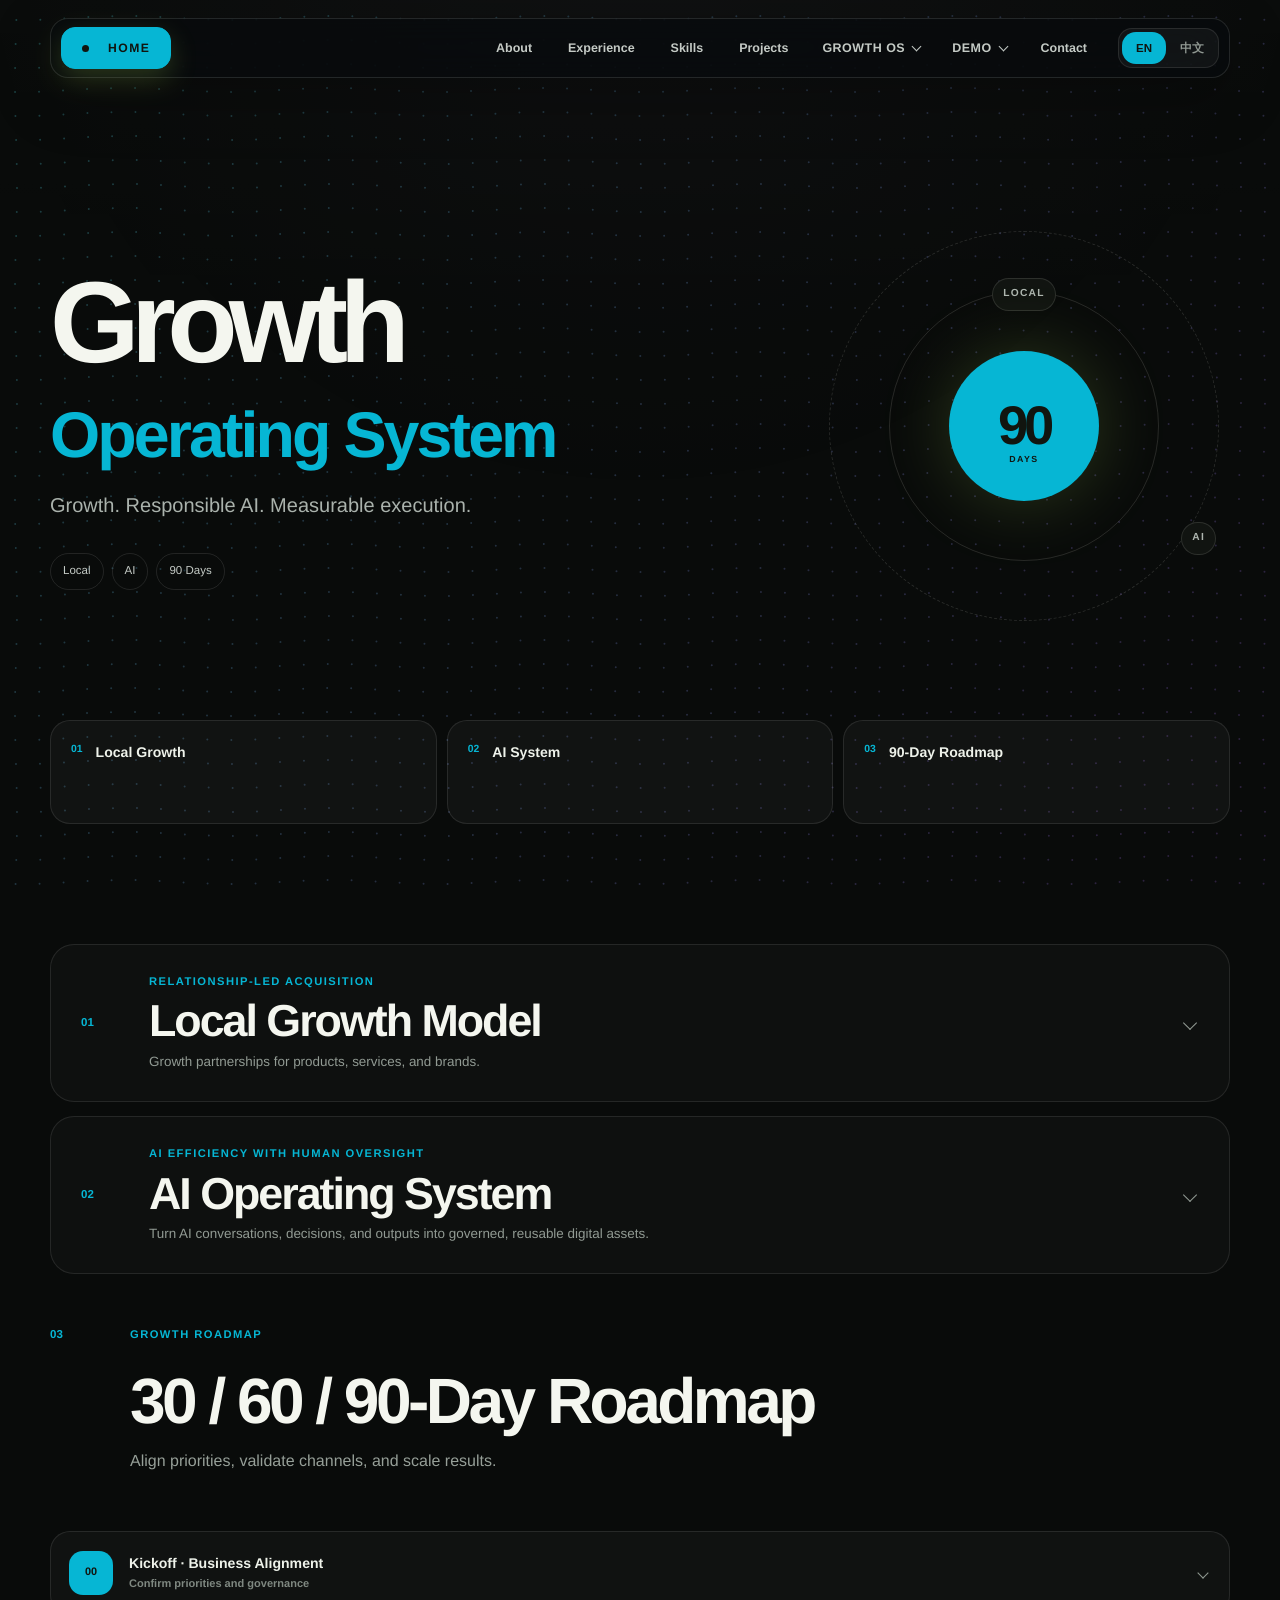
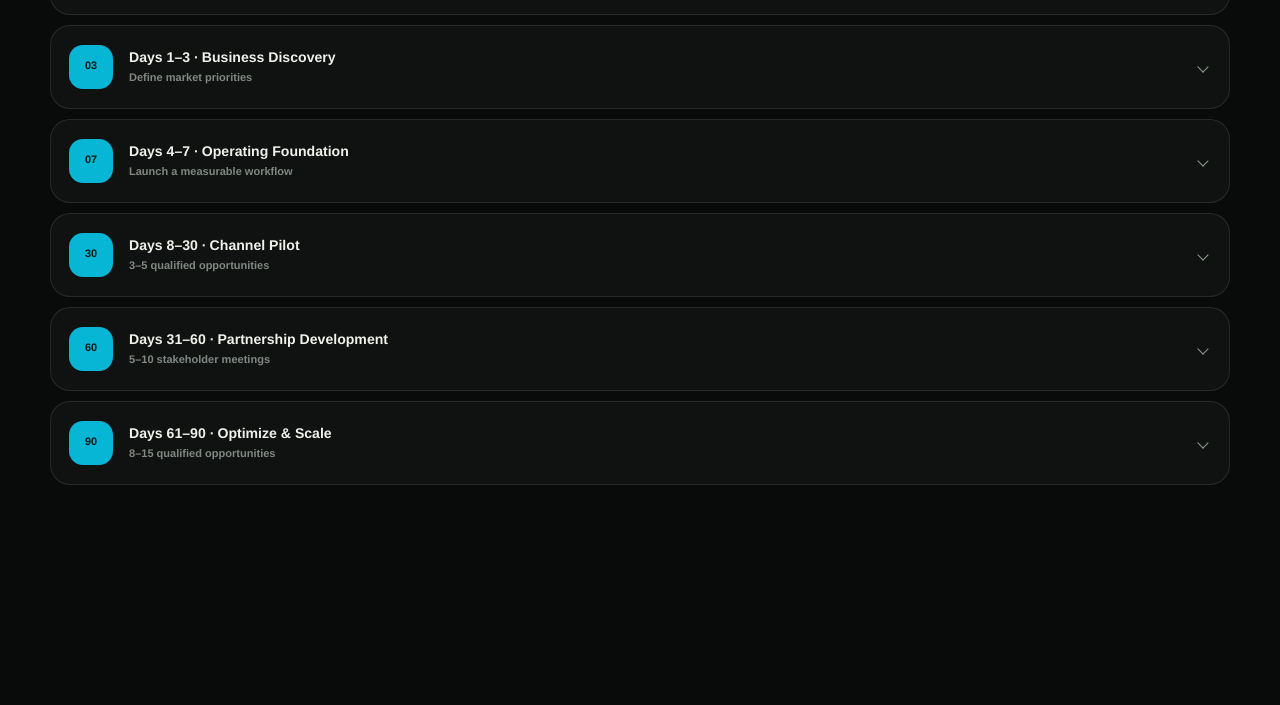
==== commit 0c7bc04f: "2026-07-03 19:35:56 MDT 点击菜单外部自动关闭桌面下拉菜单。 移动端点击外部自动关闭主菜单及子菜单。 添加脚本版本标识，避免浏览器继续使用旧缓存。 已通过桌面及移动端浏览器测试。" ====
--- a/growth-playbook.html
+++ b/growth-playbook.html
@@ -100,6 +100,6 @@
   </main>
 
   <button class="back-to-top" type="button" aria-label="Back to top"><span class="back-to-top-icon" aria-hidden="true"></span><span>Top</span></button>
-  <script src="script.js"></script>
+  <script src="script.js?v=20260703-1"></script>
 </body>
 </html>
